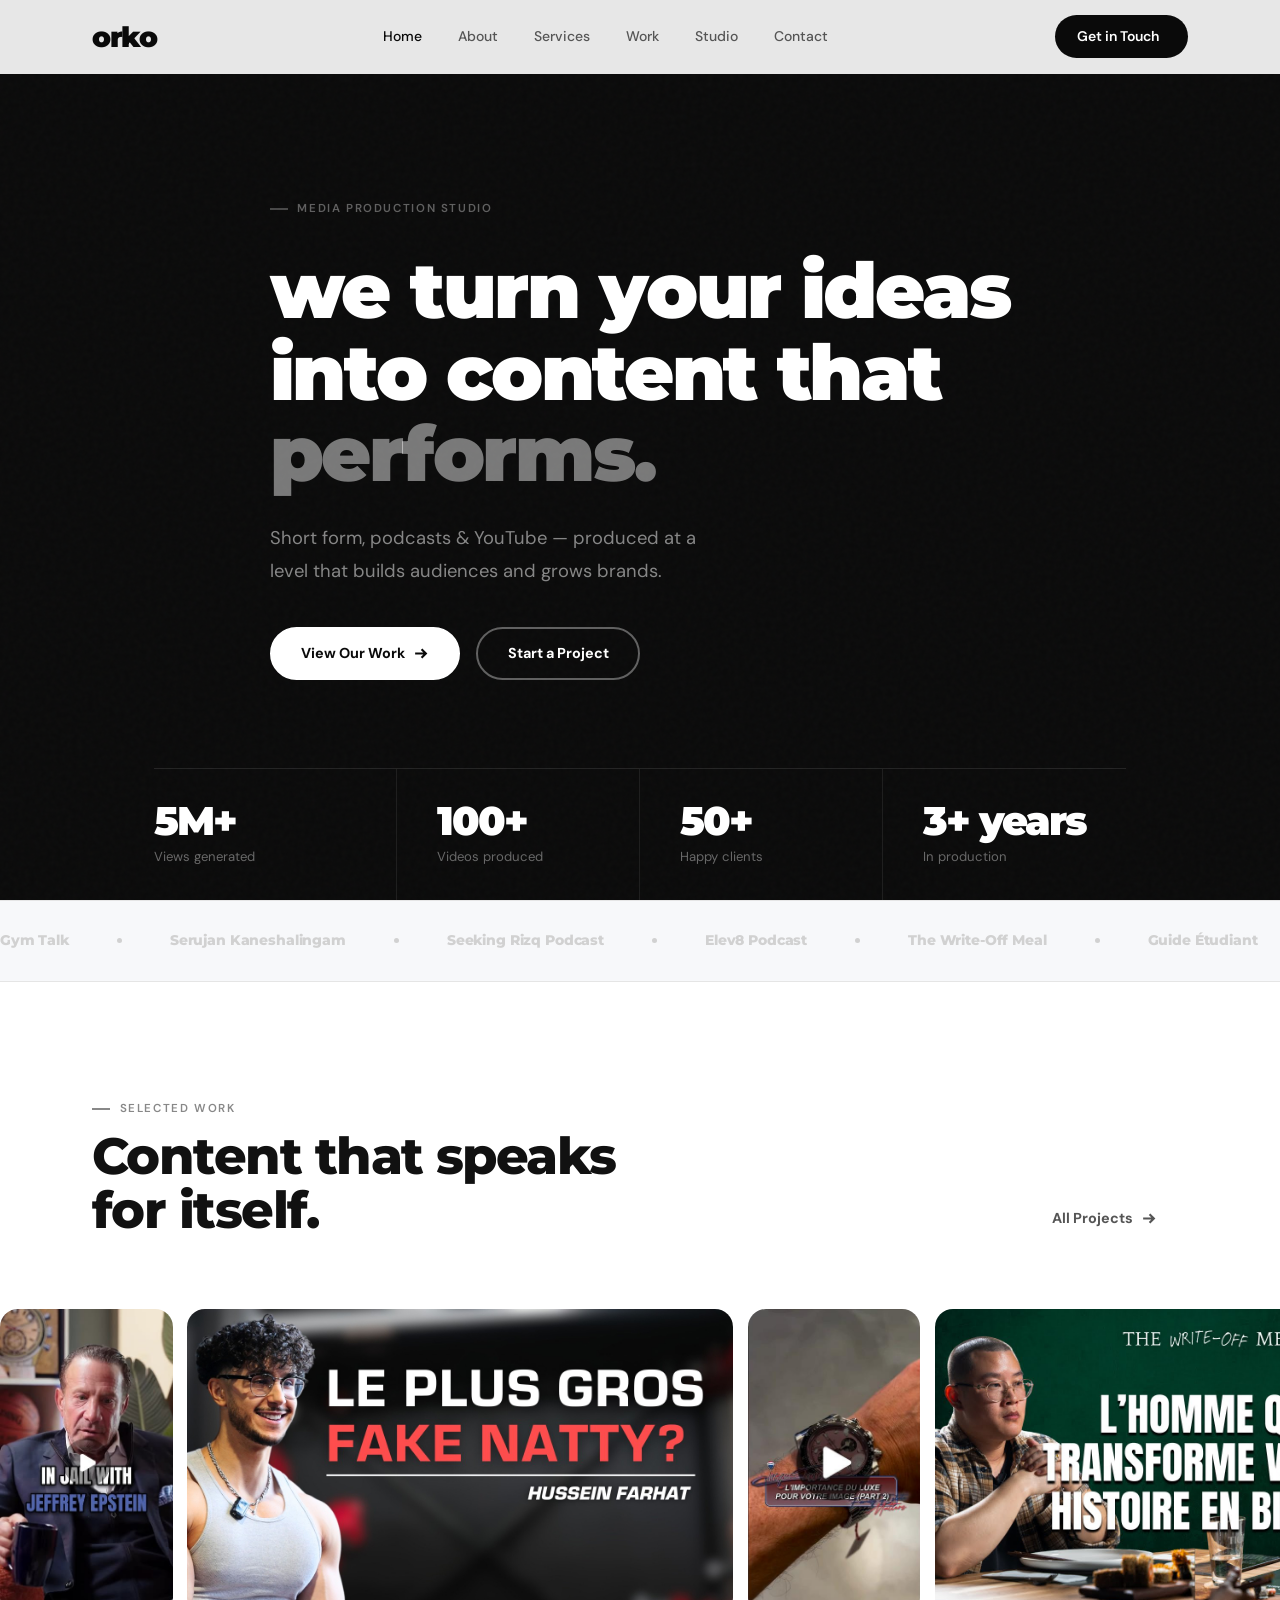
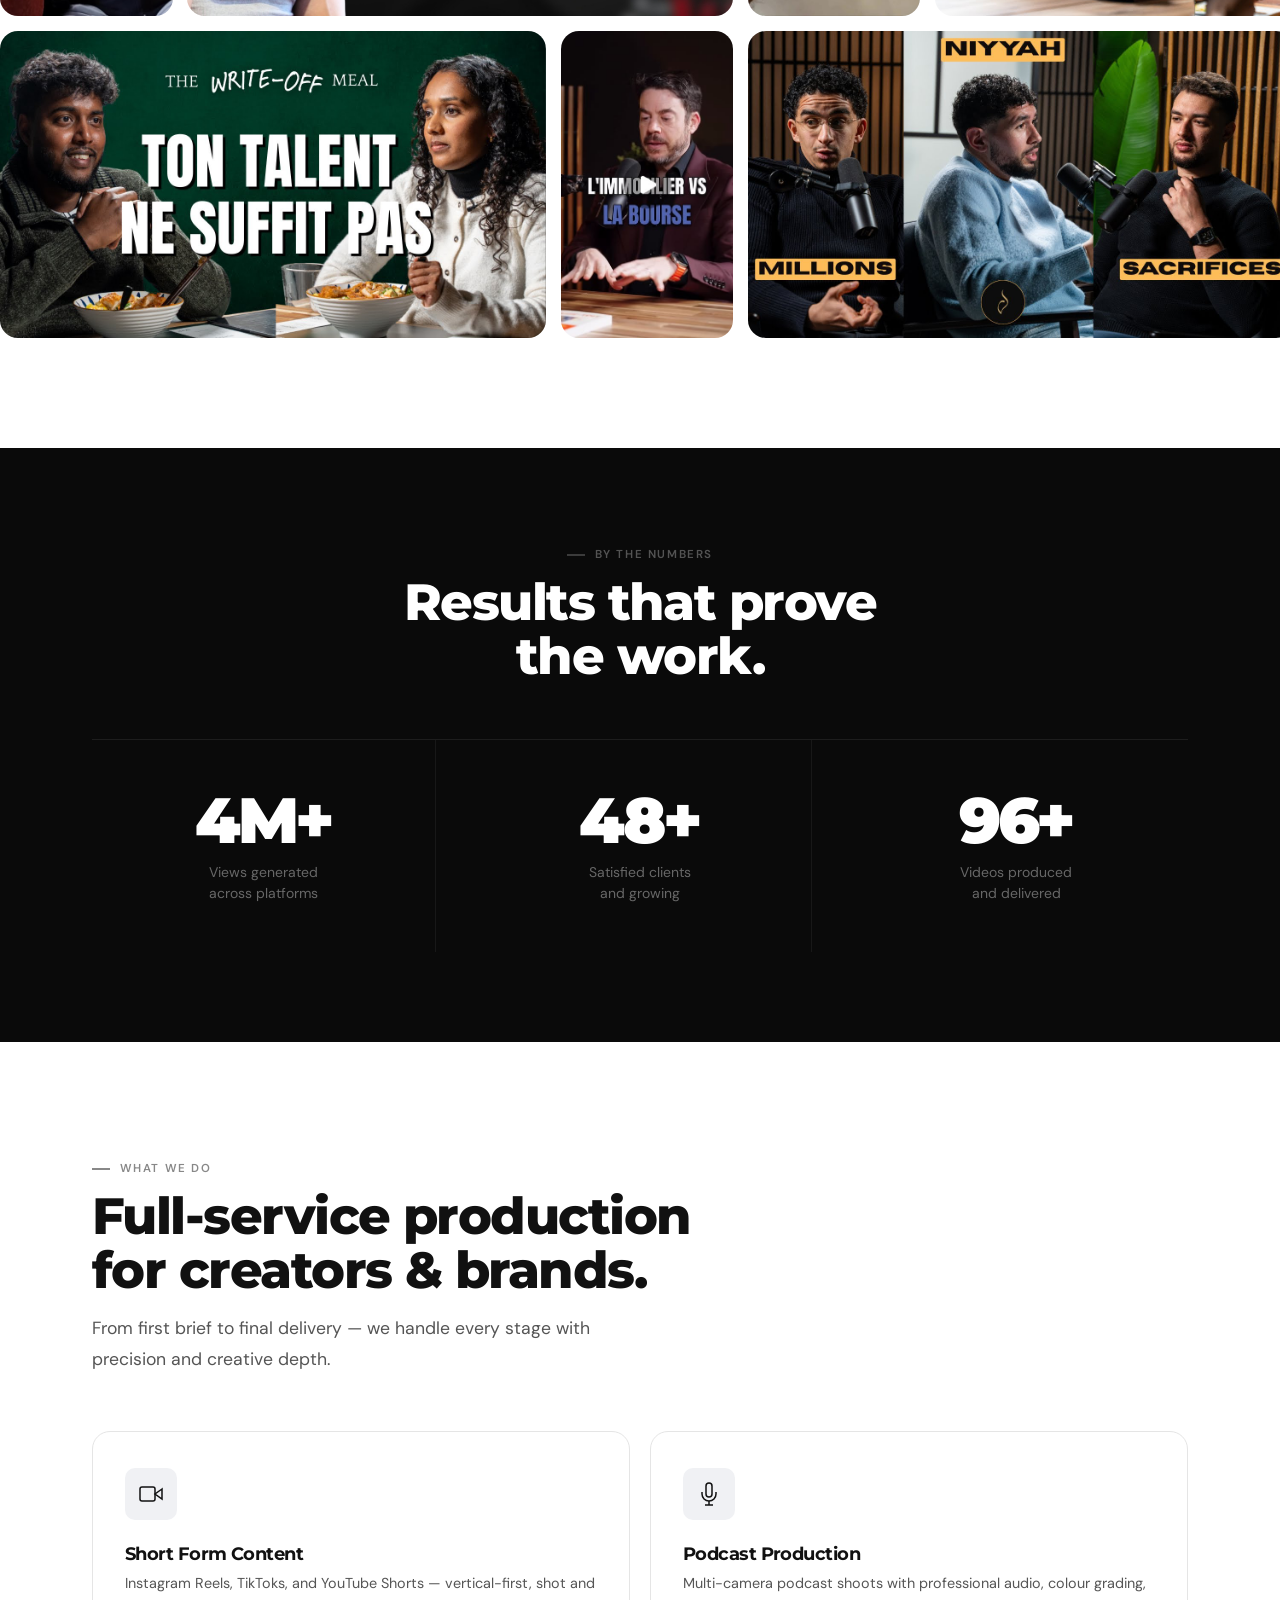
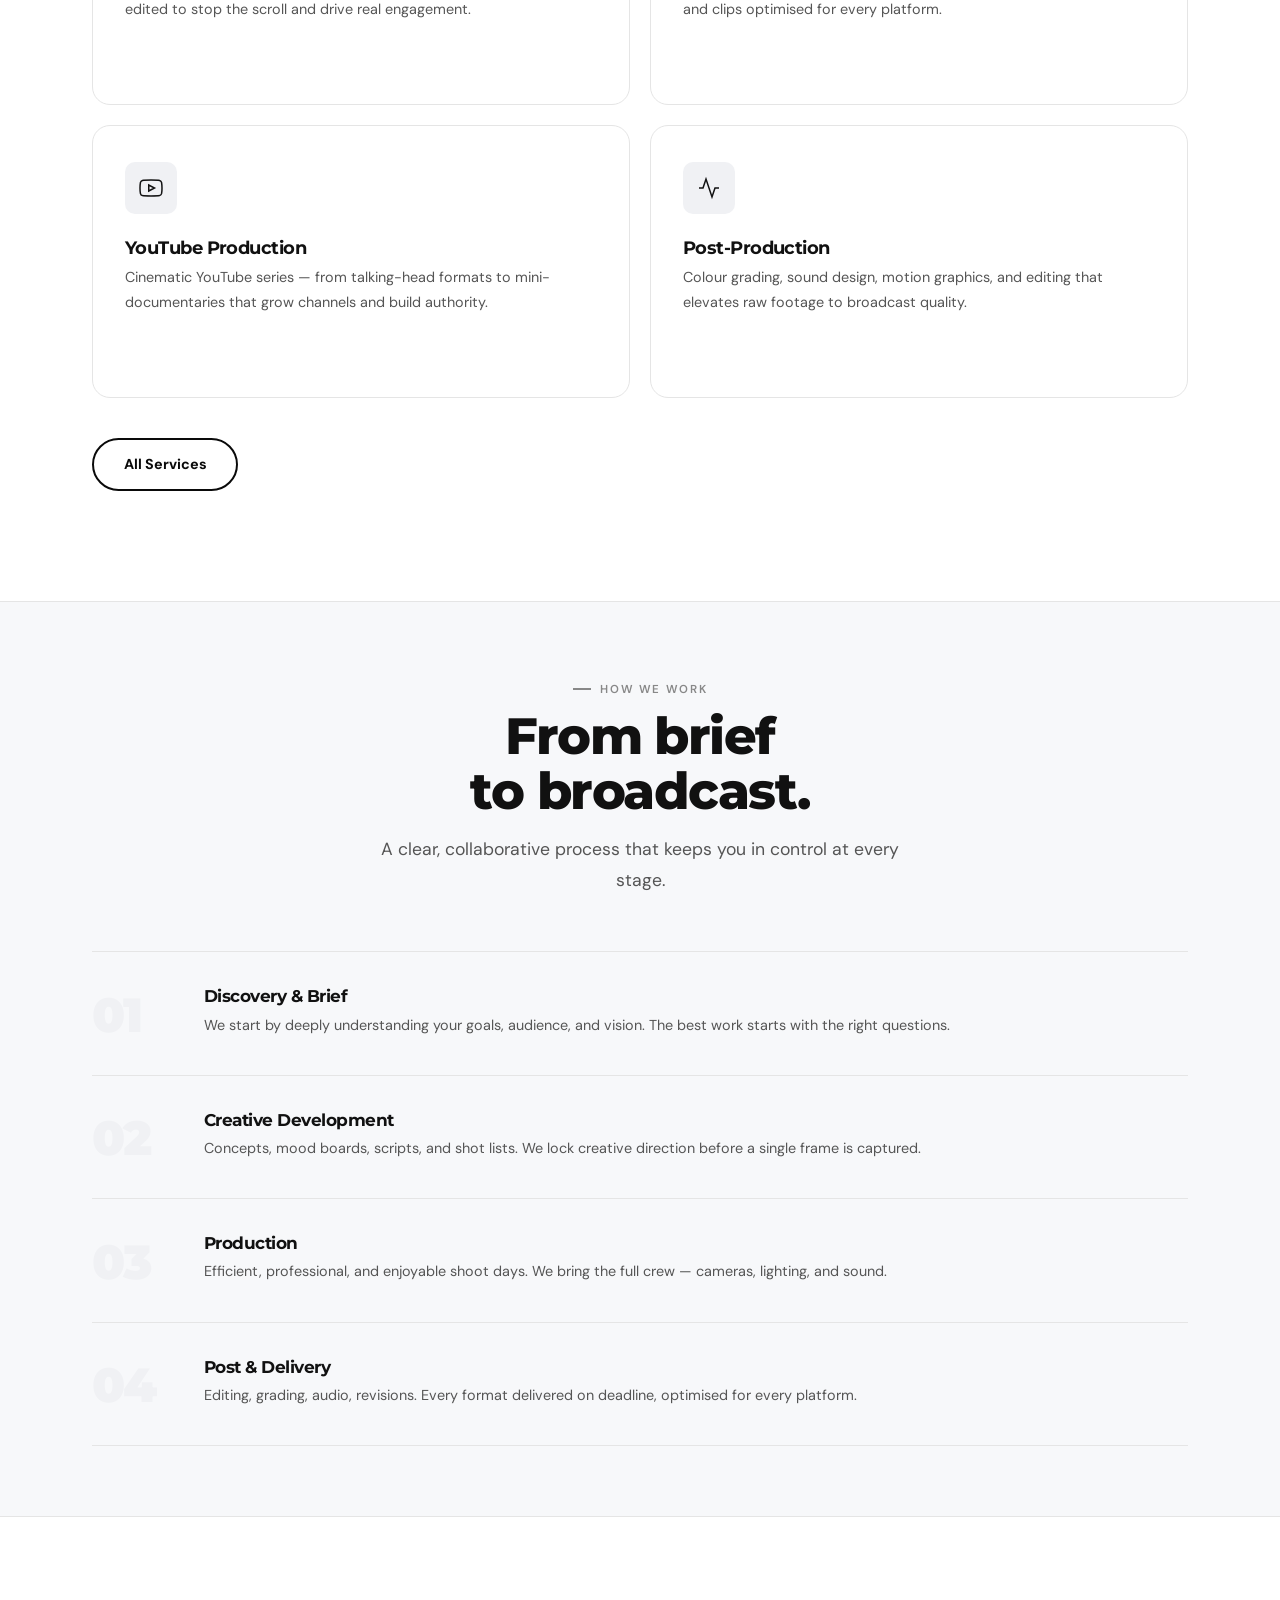
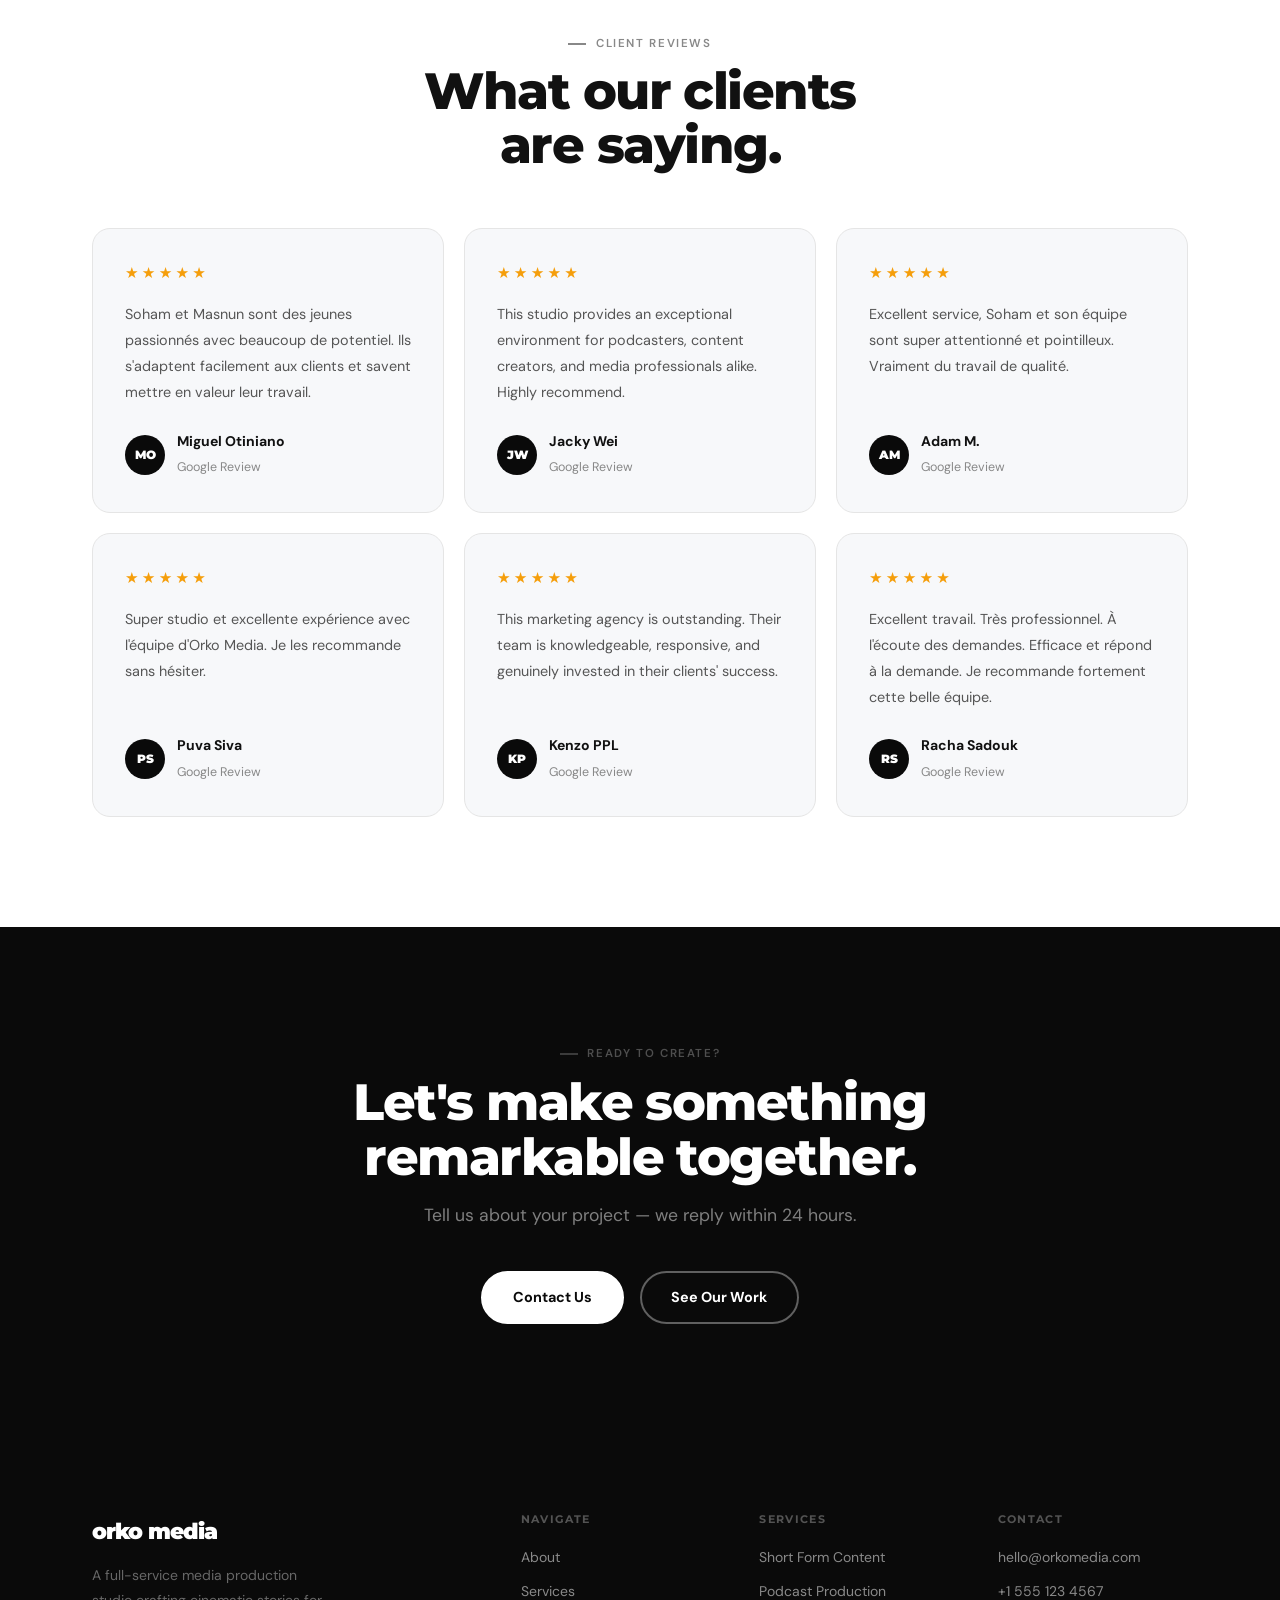
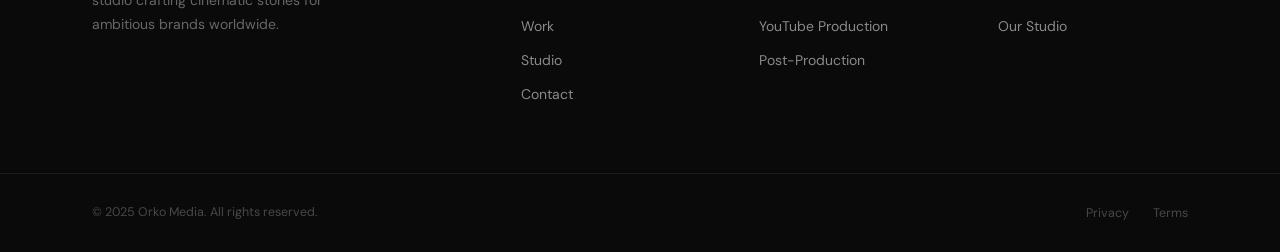
==== orko-media/index.html @ aa8782dd "Replace static work grid with dual auto-scrolling reel rows Co-Authored-By: Claude Sonnet 4.6 <norep" ====
<!DOCTYPE html>
<html lang="en">
<head>
  <meta charset="UTF-8">
  <meta name="viewport" content="width=device-width, initial-scale=1.0">
  <title>Orko Media — Media Production Studio</title>
  <meta name="description" content="Orko Media is a full-service media production studio delivering short form content, podcast productions, and YouTube series.">
  <link rel="preconnect" href="https://fonts.googleapis.com">
  <link rel="preconnect" href="https://fonts.gstatic.com" crossorigin>
  <link href="https://fonts.googleapis.com/css2?family=Montserrat:wght@700;800;900&family=DM+Sans:wght@400;500;600;700&display=swap" rel="stylesheet">
  <link rel="stylesheet" href="css/style.css">
  <style>
    /* ── Marquee ── */
    .marquee-wrap {
      overflow: hidden;
      padding: 1.75rem 0;
      border-top: 1px solid var(--border);
      border-bottom: 1px solid var(--border);
      background: var(--off);
    }
    .marquee-track {
      display: flex; align-items: center; gap: 3rem;
      width: max-content;
      animation: marquee-scroll 28s linear infinite;
    }
    .marquee-track:hover { animation-play-state: paused; }
    .marquee-item {
      font-family: var(--font-h); font-weight: 800;
      font-size: .9rem; letter-spacing: -.01em;
      color: var(--border2); white-space: nowrap;
      transition: color var(--t);
    }
    .marquee-item:hover { color: var(--ink); }
    .marquee-sep {
      width: 5px; height: 5px; border-radius: 50%;
      background: var(--border2); flex-shrink: 0;
    }
    @keyframes marquee-scroll {
      from { transform: translateX(0); }
      to   { transform: translateX(-50%); }
    }

    /* ── Work reel ── */
    .work-reel {
      margin-top: 2.5rem;
      overflow: hidden;
      display: flex;
      flex-direction: column;
      gap: .9rem;
    }
    .work-reel__row {
      display: flex;
      gap: .9rem;
      width: max-content;
    }
    .work-reel__row--fwd { animation: work-fwd 50s linear infinite; }
    .work-reel__row--rev { animation: work-rev 44s linear infinite; }
    .work-reel__row:hover { animation-play-state: paused; }
    @keyframes work-fwd {
      from { transform: translateX(0); }
      to   { transform: translateX(-50%); }
    }
    @keyframes work-rev {
      from { transform: translateX(-50%); }
      to   { transform: translateX(0); }
    }
    .work-reel__item {
      height: clamp(200px, 24vw, 310px);
      flex-shrink: 0;
      border-radius: var(--r-lg);
      overflow: hidden;
      position: relative;
      display: block;
      text-decoration: none;
    }
    .work-reel__item--p { aspect-ratio: 9/16; }
    .work-reel__item--l { aspect-ratio: 16/9; }
    .work-reel__item img {
      width: 100%; height: 100%; object-fit: cover; display: block;
      transition: transform .55s var(--ease);
    }
    .work-reel__item:hover img { transform: scale(1.06); }
    .work-reel__item__over {
      position: absolute; inset: 0;
      background: linear-gradient(to top, rgba(0,0,0,.72) 0%, transparent 55%);
      display: flex; align-items: flex-end; padding: 1rem 1.1rem;
      opacity: 0; transition: opacity .3s ease;
    }
    .work-reel__item:hover .work-reel__item__over { opacity: 1; }
    .work-reel__item__over span { color: #fff; font-weight: 700; font-size: .8rem; letter-spacing: .02em; }

    /* ── Stats highlight band ── */
    .stats-hl { background: var(--black); padding: 90px 0; }
    .stats-hl .eyebrow { color: rgba(255,255,255,.3); }
    .stats-hl .eyebrow::before { background: rgba(255,255,255,.2); }
    .stats-hl h2 { color: #fff; margin: .65rem 0 3.5rem; }
    .stats-hl-grid {
      display: grid; grid-template-columns: repeat(3, 1fr);
      gap: 2rem; text-align: center;
      border-top: 1px solid rgba(255,255,255,.08);
    }
    .stats-hl-item {
      padding: 3rem 1.5rem;
      border-right: 1px solid rgba(255,255,255,.06);
    }
    .stats-hl-item:last-child { border-right: none; }
    .stats-hl-item__num {
      font-family: var(--font-h); font-weight: 900;
      font-size: clamp(3rem, 5vw, 5rem);
      letter-spacing: -.05em; color: #fff; line-height: 1;
    }
    .stats-hl-item__label {
      font-size: .875rem; color: rgba(255,255,255,.38);
      margin-top: .6rem; line-height: 1.5;
    }

    /* ── Testimonials grid ── */
    .testi-grid {
      display: grid;
      grid-template-columns: repeat(3, 1fr);
      gap: 1.25rem;
    }
    .testi-card {
      background: var(--off); border: 1px solid var(--border);
      border-radius: var(--r-lg); padding: 2rem;
      display: flex; flex-direction: column;
      transition: box-shadow var(--t), transform var(--t);
    }
    .testi-card:hover { box-shadow: var(--shadow-l); transform: translateY(-4px); }
    .testi-stars { display: flex; gap: .2rem; margin-bottom: 1rem; }
    .testi-stars span { color: #f59e0b; font-size: .95rem; }
    .testi-card__q {
      font-size: .9rem; color: var(--sub);
      line-height: 1.8; flex: 1; margin-bottom: 1.5rem;
    }
    .testi-card__who { display: flex; align-items: center; gap: .75rem; }
    .testi-card__av {
      width: 40px; height: 40px; border-radius: 50%;
      background: var(--black);
      display: flex; align-items: center; justify-content: center;
      font-family: var(--font-h); font-weight: 900; font-size: .78rem; color: #fff; flex-shrink: 0;
    }
    .testi-card__meta strong { display: block; font-size: .875rem; color: var(--ink); }
    .testi-card__meta span { font-size: .78rem; color: var(--muted); }

    @media (max-width: 900px) {
      .testi-grid { grid-template-columns: repeat(2, 1fr); }
      .stats-hl-grid { grid-template-columns: repeat(3, 1fr); }
    }
    @media (max-width: 768px) {
      .home-work-grid { grid-template-columns: 1fr; }
      .testi-grid { grid-template-columns: 1fr; }
      .stats-hl-grid { grid-template-columns: 1fr; }
      .stats-hl-item { border-right: none; border-bottom: 1px solid rgba(255,255,255,.06); padding: 2.5rem 1rem; }
      .stats-hl-item:last-child { border-bottom: none; }
    }
  </style>
</head>
<body>

<!-- ── NAV ── -->
<nav class="nav">
  <div class="nav__inner">
    <a href="index.html" class="nav__logo"><span class="nav__logo-word">orko</span></a>
    <ul class="nav__links">
      <li><a href="index.html">Home</a></li>
      <li><a href="about.html">About</a></li>
      <li><a href="services.html">Services</a></li>
      <li><a href="portfolio.html">Work</a></li>
      <li><a href="studio.html">Studio</a></li>
      <li><a href="contact.html">Contact</a></li>
    </ul>
    <a href="contact.html" class="nav__cta">
      Get in Touch
      <svg viewBox="0 0 14 14" fill="none" stroke="currentColor" stroke-width="2"><path d="M2 7h10M8 3l4 4-4 4"/></svg>
    </a>
    <button class="nav__hamburger" aria-label="Toggle menu">
      <span></span><span></span><span></span>
    </button>
  </div>
</nav>

<div class="nav__mobile">
  <a href="index.html">Home</a>
  <a href="about.html">About</a>
  <a href="services.html">Services</a>
  <a href="portfolio.html">Work</a>
  <a href="studio.html">Studio</a>
  <a href="contact.html">Contact</a>
  <a href="contact.html" class="btn btn--black" style="align-self:flex-start;margin-top:.5rem">Get in Touch</a>
</div>

<!-- ── HERO ── -->
<section class="hero">
  <div class="container hero__content">
    <div class="hero__eyebrow">
      <span class="eyebrow">Media Production Studio</span>
    </div>
    <h1>we turn your ideas<br>into content that<br><em>performs.</em></h1>
    <p class="hero__desc">
      Short form, podcasts &amp; YouTube — produced at a level that builds audiences and grows brands.
    </p>
    <div class="hero__actions">
      <a href="portfolio.html" class="btn btn--white">
        View Our Work
        <svg viewBox="0 0 14 14" fill="none" stroke="currentColor" stroke-width="2"><path d="M2 7h10M8 3l4 4-4 4"/></svg>
      </a>
      <a href="contact.html" class="btn btn--white-out">Start a Project</a>
    </div>
  </div>

  <!-- stats bar -->
  <div class="container" style="padding-bottom:0">
    <div class="hero__bar">
      <div class="hero__bar-item">
        <div class="hero__bar-num" data-counter data-target="5" data-suffix="M+">0M+</div>
        <div class="hero__bar-label">Views generated</div>
      </div>
      <div class="hero__bar-item">
        <div class="hero__bar-num" data-counter data-target="100" data-suffix="+">0+</div>
        <div class="hero__bar-label">Videos produced</div>
      </div>
      <div class="hero__bar-item">
        <div class="hero__bar-num" data-counter data-target="50" data-suffix="+">0+</div>
        <div class="hero__bar-label">Happy clients</div>
      </div>
      <div class="hero__bar-item">
        <div class="hero__bar-num" data-counter data-target="3" data-suffix="+ years">0+ years</div>
        <div class="hero__bar-label">In production</div>
      </div>
    </div>
  </div>
</section>

<!-- ── MARQUEE ── -->
<div class="marquee-wrap">
  <div class="marquee-track">
    <span class="marquee-item">Gym Talk</span><span class="marquee-sep"></span>
    <span class="marquee-item">Serujan Kaneshalingam</span><span class="marquee-sep"></span>
    <span class="marquee-item">Seeking Rizq Podcast</span><span class="marquee-sep"></span>
    <span class="marquee-item">Elev8 Podcast</span><span class="marquee-sep"></span>
    <span class="marquee-item">The Write-Off Meal</span><span class="marquee-sep"></span>
    <span class="marquee-item">Guide Étudiant</span><span class="marquee-sep"></span>
    <span class="marquee-item">AEC Financial Group</span><span class="marquee-sep"></span>
    <span class="marquee-item">Jacques Tanis</span><span class="marquee-sep"></span>
    <span class="marquee-item">Maxime Belma</span><span class="marquee-sep"></span>
    <!-- duplicate for seamless loop -->
    <span class="marquee-item">Gym Talk</span><span class="marquee-sep"></span>
    <span class="marquee-item">Serujan Kaneshalingam</span><span class="marquee-sep"></span>
    <span class="marquee-item">Seeking Rizq Podcast</span><span class="marquee-sep"></span>
    <span class="marquee-item">Elev8 Podcast</span><span class="marquee-sep"></span>
    <span class="marquee-item">The Write-Off Meal</span><span class="marquee-sep"></span>
    <span class="marquee-item">Guide Étudiant</span><span class="marquee-sep"></span>
    <span class="marquee-item">AEC Financial Group</span><span class="marquee-sep"></span>
    <span class="marquee-item">Jacques Tanis</span><span class="marquee-sep"></span>
    <span class="marquee-item">Maxime Belma</span><span class="marquee-sep"></span>
  </div>
</div>

<!-- ── FEATURED WORK ── -->
<section class="section">
  <div class="container">
    <div class="sh" style="display:flex;align-items:flex-end;justify-content:space-between;flex-wrap:wrap;gap:1rem">
      <div>
        <span class="eyebrow">Selected work</span>
        <h2 style="margin-top:.65rem">Content that speaks<br>for itself.</h2>
      </div>
      <a href="portfolio.html" class="btn btn--ghost" style="margin-bottom:.5rem">
        All Projects
        <svg viewBox="0 0 14 14" fill="none" stroke="currentColor" stroke-width="2"><path d="M2 7h10M8 3l4 4-4 4"/></svg>
      </a>
    </div>

  </div>

  <!-- row 1 — scrolls left -->
  <div class="work-reel">
    <div class="work-reel__row work-reel__row--fwd">
      <a href="portfolio.html" class="work-reel__item work-reel__item--p"><img src="images/sk_reel1.jpg" alt="Serujan"><div class="work-reel__item__over"><span>Serujan</span></div></a>
      <a href="portfolio.html" class="work-reel__item work-reel__item--l"><img src="images/gt_ep1.jpg" alt="Gym Talk"><div class="work-reel__item__over"><span>Gym Talk</span></div></a>
      <a href="portfolio.html" class="work-reel__item work-reel__item--p"><img src="images/jt_reel1.jpg" alt="Jacques Tanis"><div class="work-reel__item__over"><span>Jacques Tanis</span></div></a>
      <a href="portfolio.html" class="work-reel__item work-reel__item--l"><img src="images/wom_ep1.jpg" alt="The Write-Off Meal"><div class="work-reel__item__over"><span>The Write-Off Meal</span></div></a>
      <a href="portfolio.html" class="work-reel__item work-reel__item--p"><img src="images/aec_reel1.jpg" alt="AEC Financial"><div class="work-reel__item__over"><span>AEC Financial</span></div></a>
      <a href="portfolio.html" class="work-reel__item work-reel__item--l"><img src="images/sr_ep1.jpg" alt="Seeking Rizq"><div class="work-reel__item__over"><span>Seeking Rizq</span></div></a>
      <a href="portfolio.html" class="work-reel__item work-reel__item--p"><img src="images/mb_reel1.jpg" alt="Maxime Belma"><div class="work-reel__item__over"><span>Maxime Belma</span></div></a>
      <a href="portfolio.html" class="work-reel__item work-reel__item--l"><img src="images/sk_yt1.jpg" alt="Serujan Kaneshalingam"><div class="work-reel__item__over"><span>Serujan Kaneshalingam</span></div></a>
      <!-- duplicate for seamless loop -->
      <a href="portfolio.html" class="work-reel__item work-reel__item--p"><img src="images/sk_reel1.jpg" alt="Serujan"><div class="work-reel__item__over"><span>Serujan</span></div></a>
      <a href="portfolio.html" class="work-reel__item work-reel__item--l"><img src="images/gt_ep1.jpg" alt="Gym Talk"><div class="work-reel__item__over"><span>Gym Talk</span></div></a>
      <a href="portfolio.html" class="work-reel__item work-reel__item--p"><img src="images/jt_reel1.jpg" alt="Jacques Tanis"><div class="work-reel__item__over"><span>Jacques Tanis</span></div></a>
      <a href="portfolio.html" class="work-reel__item work-reel__item--l"><img src="images/wom_ep1.jpg" alt="The Write-Off Meal"><div class="work-reel__item__over"><span>The Write-Off Meal</span></div></a>
      <a href="portfolio.html" class="work-reel__item work-reel__item--p"><img src="images/aec_reel1.jpg" alt="AEC Financial"><div class="work-reel__item__over"><span>AEC Financial</span></div></a>
      <a href="portfolio.html" class="work-reel__item work-reel__item--l"><img src="images/sr_ep1.jpg" alt="Seeking Rizq"><div class="work-reel__item__over"><span>Seeking Rizq</span></div></a>
      <a href="portfolio.html" class="work-reel__item work-reel__item--p"><img src="images/mb_reel1.jpg" alt="Maxime Belma"><div class="work-reel__item__over"><span>Maxime Belma</span></div></a>
      <a href="portfolio.html" class="work-reel__item work-reel__item--l"><img src="images/sk_yt1.jpg" alt="Serujan Kaneshalingam"><div class="work-reel__item__over"><span>Serujan Kaneshalingam</span></div></a>
    </div>

    <!-- row 2 — scrolls right -->
    <div class="work-reel__row work-reel__row--rev">
      <a href="portfolio.html" class="work-reel__item work-reel__item--l"><img src="images/wom_ep2.jpg" alt="The Write-Off Meal"><div class="work-reel__item__over"><span>The Write-Off Meal</span></div></a>
      <a href="portfolio.html" class="work-reel__item work-reel__item--p"><img src="images/sk_reel2.jpg" alt="Serujan"><div class="work-reel__item__over"><span>Serujan</span></div></a>
      <a href="portfolio.html" class="work-reel__item work-reel__item--l"><img src="images/sr_ep2.jpg" alt="Seeking Rizq"><div class="work-reel__item__over"><span>Seeking Rizq</span></div></a>
      <a href="portfolio.html" class="work-reel__item work-reel__item--p"><img src="images/jt_reel2.jpg" alt="Jacques Tanis"><div class="work-reel__item__over"><span>Jacques Tanis</span></div></a>
      <a href="portfolio.html" class="work-reel__item work-reel__item--l"><img src="images/gt_ep2.jpg" alt="Gym Talk"><div class="work-reel__item__over"><span>Gym Talk</span></div></a>
      <a href="portfolio.html" class="work-reel__item work-reel__item--p"><img src="images/aec_reel2.jpg" alt="AEC Financial"><div class="work-reel__item__over"><span>AEC Financial</span></div></a>
      <a href="portfolio.html" class="work-reel__item work-reel__item--l"><img src="images/sk_yt2.jpg" alt="Serujan Kaneshalingam"><div class="work-reel__item__over"><span>Serujan Kaneshalingam</span></div></a>
      <a href="portfolio.html" class="work-reel__item work-reel__item--p"><img src="images/mb_reel2.jpg" alt="Maxime Belma"><div class="work-reel__item__over"><span>Maxime Belma</span></div></a>
      <!-- duplicate for seamless loop -->
      <a href="portfolio.html" class="work-reel__item work-reel__item--l"><img src="images/wom_ep2.jpg" alt="The Write-Off Meal"><div class="work-reel__item__over"><span>The Write-Off Meal</span></div></a>
      <a href="portfolio.html" class="work-reel__item work-reel__item--p"><img src="images/sk_reel2.jpg" alt="Serujan"><div class="work-reel__item__over"><span>Serujan</span></div></a>
      <a href="portfolio.html" class="work-reel__item work-reel__item--l"><img src="images/sr_ep2.jpg" alt="Seeking Rizq"><div class="work-reel__item__over"><span>Seeking Rizq</span></div></a>
      <a href="portfolio.html" class="work-reel__item work-reel__item--p"><img src="images/jt_reel2.jpg" alt="Jacques Tanis"><div class="work-reel__item__over"><span>Jacques Tanis</span></div></a>
      <a href="portfolio.html" class="work-reel__item work-reel__item--l"><img src="images/gt_ep2.jpg" alt="Gym Talk"><div class="work-reel__item__over"><span>Gym Talk</span></div></a>
      <a href="portfolio.html" class="work-reel__item work-reel__item--p"><img src="images/aec_reel2.jpg" alt="AEC Financial"><div class="work-reel__item__over"><span>AEC Financial</span></div></a>
      <a href="portfolio.html" class="work-reel__item work-reel__item--l"><img src="images/sk_yt2.jpg" alt="Serujan Kaneshalingam"><div class="work-reel__item__over"><span>Serujan Kaneshalingam</span></div></a>
      <a href="portfolio.html" class="work-reel__item work-reel__item--p"><img src="images/mb_reel2.jpg" alt="Maxime Belma"><div class="work-reel__item__over"><span>Maxime Belma</span></div></a>
    </div>
  </div>

</section>

<!-- ── STATS BAND ── -->
<div class="stats-hl">
  <div class="container">
    <div class="sh sh--c">
      <span class="eyebrow">By the numbers</span>
      <h2>Results that prove<br>the work.</h2>
    </div>
    <div class="stats-hl-grid">
      <div class="stats-hl-item fade-up">
        <div class="stats-hl-item__num" data-counter data-target="5" data-suffix="M+">0M+</div>
        <div class="stats-hl-item__label">Views generated<br>across platforms</div>
      </div>
      <div class="stats-hl-item fade-up">
        <div class="stats-hl-item__num" data-counter data-target="50" data-suffix="+">0+</div>
        <div class="stats-hl-item__label">Satisfied clients<br>and growing</div>
      </div>
      <div class="stats-hl-item fade-up">
        <div class="stats-hl-item__num" data-counter data-target="100" data-suffix="+">0+</div>
        <div class="stats-hl-item__label">Videos produced<br>and delivered</div>
      </div>
    </div>
  </div>
</div>

<!-- ── SERVICES ── -->
<section class="section">
  <div class="container">
    <div class="sh">
      <span class="eyebrow">What we do</span>
      <h2>Full-service production<br>for creators &amp; brands.</h2>
      <p>From first brief to final delivery — we handle every stage with precision and creative depth.</p>
    </div>

    <div class="services-grid">
      <a href="services.html" class="svc-card fade-up" style="text-decoration:none">
        <div class="svc-card__icon">
          <svg viewBox="0 0 24 24" fill="none" stroke="currentColor" stroke-width="1.5">
            <polygon points="23 7 16 12 23 17 23 7"/><rect x="1" y="5" width="15" height="14" rx="2"/>
          </svg>
        </div>
        <h3>Short Form Content</h3>
        <p>Instagram Reels, TikToks, and YouTube Shorts — vertical-first, shot and edited to stop the scroll and drive real engagement.</p>
        <span class="svc-card__arrow">
          Learn more
          <svg viewBox="0 0 14 14" fill="none" stroke="currentColor" stroke-width="2"><path d="M2 7h10M8 3l4 4-4 4"/></svg>
        </span>
      </a>

      <a href="services.html" class="svc-card fade-up" style="text-decoration:none">
        <div class="svc-card__icon">
          <svg viewBox="0 0 24 24" fill="none" stroke="currentColor" stroke-width="1.5">
            <path d="M12 1a3 3 0 0 0-3 3v8a3 3 0 0 0 6 0V4a3 3 0 0 0-3-3z"/><path d="M19 10v2a7 7 0 0 1-14 0v-2"/><line x1="12" y1="19" x2="12" y2="23"/><line x1="8" y1="23" x2="16" y2="23"/>
          </svg>
        </div>
        <h3>Podcast Production</h3>
        <p>Multi-camera podcast shoots with professional audio, colour grading, and clips optimised for every platform.</p>
        <span class="svc-card__arrow">
          Learn more
          <svg viewBox="0 0 14 14" fill="none" stroke="currentColor" stroke-width="2"><path d="M2 7h10M8 3l4 4-4 4"/></svg>
        </span>
      </a>

      <a href="services.html" class="svc-card fade-up" style="text-decoration:none">
        <div class="svc-card__icon">
          <svg viewBox="0 0 24 24" fill="none" stroke="currentColor" stroke-width="1.5">
            <path d="M22.54 6.42a2.78 2.78 0 0 0-1.95-1.96C18.88 4 12 4 12 4s-6.88 0-8.59.46a2.78 2.78 0 0 0-1.95 1.96A29 29 0 0 0 1 12a29 29 0 0 0 .46 5.58A2.78 2.78 0 0 0 3.41 19.6C5.12 20 12 20 12 20s6.88 0 8.59-.4a2.78 2.78 0 0 0 1.95-1.95A29 29 0 0 0 23 12a29 29 0 0 0-.46-5.58z"/><polygon points="9.75 15.02 15.5 12 9.75 8.98 9.75 15.02"/>
          </svg>
        </div>
        <h3>YouTube Production</h3>
        <p>Cinematic YouTube series — from talking-head formats to mini-documentaries that grow channels and build authority.</p>
        <span class="svc-card__arrow">
          Learn more
          <svg viewBox="0 0 14 14" fill="none" stroke="currentColor" stroke-width="2"><path d="M2 7h10M8 3l4 4-4 4"/></svg>
        </span>
      </a>

      <a href="services.html" class="svc-card fade-up" style="text-decoration:none">
        <div class="svc-card__icon">
          <svg viewBox="0 0 24 24" fill="none" stroke="currentColor" stroke-width="1.5">
            <polyline points="22 12 18 12 15 21 9 3 6 12 2 12"/>
          </svg>
        </div>
        <h3>Post-Production</h3>
        <p>Colour grading, sound design, motion graphics, and editing that elevates raw footage to broadcast quality.</p>
        <span class="svc-card__arrow">
          Learn more
          <svg viewBox="0 0 14 14" fill="none" stroke="currentColor" stroke-width="2"><path d="M2 7h10M8 3l4 4-4 4"/></svg>
        </span>
      </a>
    </div>

    <div style="margin-top:2.5rem">
      <a href="services.html" class="btn btn--outline">All Services</a>
    </div>
  </div>
</section>

<!-- ── PROCESS ── -->
<div class="band">
  <section class="section-sm">
    <div class="container">
      <div class="sh sh--c">
        <span class="eyebrow">How we work</span>
        <h2 style="margin-top:.65rem">From brief<br>to broadcast.</h2>
        <p>A clear, collaborative process that keeps you in control at every stage.</p>
      </div>

      <div class="process-list">
        <div class="process-item fade-up">
          <div class="process-item__n">01</div>
          <div>
            <h4>Discovery &amp; Brief</h4>
            <p>We start by deeply understanding your goals, audience, and vision. The best work starts with the right questions.</p>
          </div>
        </div>
        <div class="process-item fade-up">
          <div class="process-item__n">02</div>
          <div>
            <h4>Creative Development</h4>
            <p>Concepts, mood boards, scripts, and shot lists. We lock creative direction before a single frame is captured.</p>
          </div>
        </div>
        <div class="process-item fade-up">
          <div class="process-item__n">03</div>
          <div>
            <h4>Production</h4>
            <p>Efficient, professional, and enjoyable shoot days. We bring the full crew — cameras, lighting, and sound.</p>
          </div>
        </div>
        <div class="process-item fade-up">
          <div class="process-item__n">04</div>
          <div>
            <h4>Post &amp; Delivery</h4>
            <p>Editing, grading, audio, revisions. Every format delivered on deadline, optimised for every platform.</p>
          </div>
        </div>
      </div>
    </div>
  </section>
</div>

<!-- ── TESTIMONIALS ── -->
<section class="section">
  <div class="container">
    <div class="sh sh--c">
      <span class="eyebrow">Client reviews</span>
      <h2 style="margin-top:.65rem">What our clients<br>are saying.</h2>
    </div>

    <div class="testi-grid">
      <div class="testi-card fade-up">
        <div class="testi-stars">
          <span>★</span><span>★</span><span>★</span><span>★</span><span>★</span>
        </div>
        <p class="testi-card__q">Soham et Masnun sont des jeunes passionnés avec beaucoup de potentiel. Ils s'adaptent facilement aux clients et savent mettre en valeur leur travail.</p>
        <div class="testi-card__who">
          <div class="testi-card__av">MO</div>
          <div class="testi-card__meta">
            <strong>Miguel Otiniano</strong>
            <span>Google Review</span>
          </div>
        </div>
      </div>

      <div class="testi-card fade-up">
        <div class="testi-stars">
          <span>★</span><span>★</span><span>★</span><span>★</span><span>★</span>
        </div>
        <p class="testi-card__q">This studio provides an exceptional environment for podcasters, content creators, and media professionals alike. Highly recommend.</p>
        <div class="testi-card__who">
          <div class="testi-card__av">JW</div>
          <div class="testi-card__meta">
            <strong>Jacky Wei</strong>
            <span>Google Review</span>
          </div>
        </div>
      </div>

      <div class="testi-card fade-up">
        <div class="testi-stars">
          <span>★</span><span>★</span><span>★</span><span>★</span><span>★</span>
        </div>
        <p class="testi-card__q">Excellent service, Soham et son équipe sont super attentionné et pointilleux. Vraiment du travail de qualité.</p>
        <div class="testi-card__who">
          <div class="testi-card__av">AM</div>
          <div class="testi-card__meta">
            <strong>Adam M.</strong>
            <span>Google Review</span>
          </div>
        </div>
      </div>

      <div class="testi-card fade-up">
        <div class="testi-stars">
          <span>★</span><span>★</span><span>★</span><span>★</span><span>★</span>
        </div>
        <p class="testi-card__q">Super studio et excellente expérience avec l'équipe d'Orko Media. Je les recommande sans hésiter.</p>
        <div class="testi-card__who">
          <div class="testi-card__av">PS</div>
          <div class="testi-card__meta">
            <strong>Puva Siva</strong>
            <span>Google Review</span>
          </div>
        </div>
      </div>

      <div class="testi-card fade-up">
        <div class="testi-stars">
          <span>★</span><span>★</span><span>★</span><span>★</span><span>★</span>
        </div>
        <p class="testi-card__q">This marketing agency is outstanding. Their team is knowledgeable, responsive, and genuinely invested in their clients' success.</p>
        <div class="testi-card__who">
          <div class="testi-card__av">KP</div>
          <div class="testi-card__meta">
            <strong>Kenzo PPL</strong>
            <span>Google Review</span>
          </div>
        </div>
      </div>

      <div class="testi-card fade-up">
        <div class="testi-stars">
          <span>★</span><span>★</span><span>★</span><span>★</span><span>★</span>
        </div>
        <p class="testi-card__q">Excellent travail. Très professionnel. À l'écoute des demandes. Efficace et répond à la demande. Je recommande fortement cette belle équipe.</p>
        <div class="testi-card__who">
          <div class="testi-card__av">RS</div>
          <div class="testi-card__meta">
            <strong>Racha Sadouk</strong>
            <span>Google Review</span>
          </div>
        </div>
      </div>
    </div>
  </div>
</section>

<!-- ── CTA BAND ── -->
<section class="cta-band">
  <div class="container">
    <span class="eyebrow">Ready to create?</span>
    <h2>Let's make something<br>remarkable together.</h2>
    <p>Tell us about your project — we reply within 24 hours.</p>
    <div style="display:flex;gap:1rem;justify-content:center;flex-wrap:wrap">
      <a href="contact.html" class="btn btn--white">Contact Us</a>
      <a href="portfolio.html" class="btn btn--white-out">See Our Work</a>
    </div>
  </div>
</section>

<!-- ── FOOTER ── -->
<footer class="footer">
  <div class="footer__top">
    <div class="container">
      <div class="footer__grid">
        <div>
          <div class="footer__logo">orko media</div>
          <p class="footer__tagline">A full-service media production studio crafting cinematic stories for ambitious brands worldwide.</p>
        </div>
        <div class="footer__col">
          <h5>Navigate</h5>
          <a href="about.html">About</a>
          <a href="services.html">Services</a>
          <a href="portfolio.html">Work</a>
          <a href="studio.html">Studio</a>
          <a href="contact.html">Contact</a>
        </div>
        <div class="footer__col">
          <h5>Services</h5>
          <a href="services.html">Short Form Content</a>
          <a href="services.html">Podcast Production</a>
          <a href="services.html">YouTube Production</a>
          <a href="services.html">Post-Production</a>
        </div>
        <div class="footer__col">
          <h5>Contact</h5>
          <a href="mailto:hello@orkomedia.com">hello@orkomedia.com</a>
          <a href="tel:+15551234567">+1 555 123 4567</a>
          <a href="studio.html">Our Studio</a>
        </div>
      </div>
    </div>
  </div>
  <div class="container">
    <div class="footer__bottom">
      <p class="footer__copy">© 2025 Orko Media. All rights reserved.</p>
      <div class="footer__legal">
        <a href="#">Privacy</a>
        <a href="#">Terms</a>
      </div>
    </div>
  </div>
</footer>

<script src="js/main.js"></script>
</body>
</html>
---- orko-media/css/style.css ----
/* =============================================
   ORKO MEDIA — Design System v2
   Aesthetic: Clean light-theme, bold B&W,
   inspired by letmetalk.ai
   ============================================= */

/* --- Reset --- */
*, *::before, *::after { box-sizing: border-box; margin: 0; padding: 0; }

:root {
  --white:    #ffffff;
  --off:      #f7f8fa;
  --off2:     #f0f1f4;
  --black:    #0a0a0a;
  --ink:      #111111;
  --sub:      #555555;
  --muted:    #888888;
  --border:   #e5e5e5;
  --border2:  #d1d1d1;
  --shadow-s: 0 1px 4px rgba(0,0,0,.06), 0 2px 8px rgba(0,0,0,.04);
  --shadow:   0 4px 20px rgba(0,0,0,.08), 0 1px 4px rgba(0,0,0,.04);
  --shadow-l: 0 8px 40px rgba(0,0,0,.12), 0 2px 8px rgba(0,0,0,.06);
  --r:        10px;
  --r-lg:     18px;
  --r-pill:   100px;
  --nav-h:    74px;
  --max:      1160px;
  --py:       110px;
  --font-h:   'Montserrat', system-ui, sans-serif;
  --font-b:   'DM Sans', system-ui, sans-serif;
  --ease:     cubic-bezier(.4,0,.2,1);
  --t:        .25s var(--ease);
}

html { scroll-behavior: smooth; font-size: 16px; }
body {
  background: var(--white);
  color: var(--ink);
  font-family: var(--font-b);
  line-height: 1.65;
  -webkit-font-smoothing: antialiased;
  -moz-osx-font-smoothing: grayscale;
  overflow-x: hidden;
}
img { max-width: 100%; display: block; }
a { color: inherit; text-decoration: none; }
ul { list-style: none; }
button { cursor: pointer; border: none; background: none; font-family: inherit; }
input, select, textarea { font-family: var(--font-b); }

/* ── Typography ── */
h1,h2,h3,h4,h5 {
  font-family: var(--font-h);
  letter-spacing: -.03em;
  line-height: 1.06;
  color: var(--ink);
}
h1 { font-size: clamp(2.75rem,6vw,5.25rem); font-weight: 900; }
h2 { font-size: clamp(2rem,4vw,3.5rem);  font-weight: 800; }
h3 { font-size: clamp(1.15rem,2vw,1.5rem); font-weight: 700; }
h4 { font-size: 1rem; font-weight: 700; }
p  { color: var(--sub); line-height: 1.75; }

.eyebrow {
  display: inline-flex; align-items: center; gap: .6rem;
  font-size: .72rem; font-weight: 600; letter-spacing: .14em;
  text-transform: uppercase; color: var(--muted);
  font-family: var(--font-b);
}
.eyebrow::before {
  content: ''; display: block;
  width: 18px; height: 2px; background: currentColor; flex-shrink: 0;
}

/* ── Layout ── */
.container { max-width: var(--max); margin: 0 auto; padding: 0 2rem; }
.section  { padding: var(--py) 0; }
.section-sm { padding: 70px 0; }

/* ── Section header ── */
.sh { margin-bottom: 3.5rem; }
.sh h2 { margin: .65rem 0 1rem; }
.sh p  { font-size: 1.1rem; max-width: 520px; }
.sh--c { text-align: center; }
.sh--c p { margin-inline: auto; }

/* ── Divider ── */
hr.rule { border: none; border-top: 1px solid var(--border); }

/* ─────────────────────────────────────────────
   NAV
───────────────────────────────────────────── */
.nav {
  position: fixed; inset: 0 0 auto; z-index: 300;
  height: var(--nav-h);
  background: rgba(255,255,255,.9);
  backdrop-filter: blur(14px);
  -webkit-backdrop-filter: blur(14px);
  border-bottom: 1px solid transparent;
  transition: border-color var(--t), box-shadow var(--t);
}
.nav.scrolled { border-color: var(--border); box-shadow: var(--shadow-s); }

.nav__inner {
  max-width: var(--max); margin: 0 auto; padding: 0 2rem;
  height: 100%; display: flex; align-items: center;
  justify-content: space-between; gap: 2rem;
}

/* Logo */
.nav__logo {
  display: flex; align-items: baseline; gap: .35rem; flex-shrink: 0;
}
.nav__logo-img { height: 52px; width: auto; display: block; filter: invert(1); }
.nav__logo-word {
  font-family: var(--font-h); font-weight: 900;
  font-size: 1.75rem; letter-spacing: -.05em; color: var(--black);
  line-height: 1;
}
.nav__logo-sub {
  font-size: .6rem; font-weight: 600; letter-spacing: .14em;
  text-transform: uppercase; color: var(--muted);
  font-family: var(--font-b); line-height: 1;
}

/* Links */
.nav__links { display: flex; align-items: center; gap: 2.25rem; }
.nav__links a {
  font-size: .875rem; font-weight: 500; color: var(--sub);
  transition: color var(--t); white-space: nowrap;
}
.nav__links a:hover, .nav__links a.active { color: var(--black); }

/* CTA */
.nav__cta {
  display: inline-flex; align-items: center; gap: .4rem;
  background: var(--black); color: #fff;
  padding: .6rem 1.4rem; border-radius: var(--r-pill);
  font-size: .875rem; font-weight: 600;
  transition: opacity var(--t); white-space: nowrap; flex-shrink: 0;
}
.nav__cta:hover { opacity: .78; }

/* Hamburger */
.nav__hamburger {
  display: none; flex-direction: column; gap: 5px;
  padding: 4px; cursor: pointer;
}
.nav__hamburger span {
  display: block; width: 22px; height: 2px;
  background: var(--black); border-radius: 2px;
  transition: transform var(--t), opacity var(--t);
}
.nav__hamburger.open span:nth-child(1) { transform: translateY(7px) rotate(45deg); }
.nav__hamburger.open span:nth-child(2) { opacity: 0; }
.nav__hamburger.open span:nth-child(3) { transform: translateY(-7px) rotate(-45deg); }

/* Mobile nav */
.nav__mobile {
  display: none; position: fixed;
  top: var(--nav-h); left: 0; right: 0;
  background: var(--white); border-bottom: 1px solid var(--border);
  padding: 2rem; flex-direction: column; gap: 1.5rem;
  z-index: 290;
}
.nav__mobile.open { display: flex; }
.nav__mobile a { font-size: 1.1rem; font-weight: 600; color: var(--ink); }
.nav__mobile a:hover { color: var(--black); }

/* ─────────────────────────────────────────────
   BUTTONS
───────────────────────────────────────────── */
.btn {
  display: inline-flex; align-items: center; gap: .5rem;
  padding: .8rem 1.85rem; border-radius: var(--r-pill);
  font-size: .9rem; font-weight: 700;
  transition: all var(--t); white-space: nowrap;
  font-family: var(--font-b);
}
.btn--black   { background: var(--black); color: #fff; border: 2px solid var(--black); }
.btn--black:hover { opacity: .82; }
.btn--outline { background: transparent; color: var(--black); border: 2px solid var(--black); }
.btn--outline:hover { background: var(--black); color: #fff; }
.btn--white   { background: #fff; color: var(--black); border: 2px solid #fff; }
.btn--white:hover { background: transparent; color: #fff; }
.btn--white-out { background: transparent; color: #fff; border: 2px solid rgba(255,255,255,.35); }
.btn--white-out:hover { border-color: #fff; }
.btn--ghost   { background: transparent; color: var(--sub); border: 2px solid transparent; }
.btn--ghost:hover { color: var(--black); }
.btn svg { width: 15px; height: 15px; flex-shrink: 0; }

/* ─────────────────────────────────────────────
   HERO  (full-screen dark)
───────────────────────────────────────────── */
.hero {
  min-height: 100vh;
  background: var(--black);
  display: flex; flex-direction: column;
  padding-top: var(--nav-h);
  position: relative; overflow: hidden;
}

/* subtle grain on hero */
.hero::before {
  content: '';
  position: absolute; inset: 0; pointer-events: none;
  opacity: .025;
  background-image: url("data:image/svg+xml,%3Csvg viewBox='0 0 200 200' xmlns='http://www.w3.org/2000/svg'%3E%3Cfilter id='n'%3E%3CfeTurbulence type='fractalNoise' baseFrequency='.85' numOctaves='4' stitchTiles='stitch'/%3E%3C/filter%3E%3Crect width='100%25' height='100%25' filter='url(%23n)'/%3E%3C/svg%3E");
}

.hero__content {
  flex: 1; display: flex; flex-direction: column;
  justify-content: center; position: relative; z-index: 1;
  padding: 80px 0 50px;
}

.hero__eyebrow { margin-bottom: 2rem; }
.hero__eyebrow .eyebrow { color: rgba(255,255,255,.35); }
.hero__eyebrow .eyebrow::before { background: rgba(255,255,255,.25); }

.hero h1 {
  color: #fff; margin-bottom: 1.75rem;
  max-width: 820px;
}
.hero h1 em { font-style: normal; color: rgba(255,255,255,.45); }

.hero__desc {
  font-size: 1.15rem; color: rgba(255,255,255,.5);
  max-width: 460px; margin-bottom: 2.5rem;
}

.hero__actions { display: flex; gap: 1rem; flex-wrap: wrap; }

/* Stats bar */
.hero__bar {
  position: relative; z-index: 1;
  border-top: 1px solid rgba(255,255,255,.1);
  display: grid; grid-template-columns: repeat(4,1fr);
}
.hero__bar-item {
  padding: 2rem 2.5rem; border-right: 1px solid rgba(255,255,255,.08);
}
.hero__bar-item:first-child { padding-left: 0; }
.hero__bar-item:last-child  { border-right: none; }
.hero__bar-num {
  font-family: var(--font-h); font-weight: 900;
  font-size: 2.5rem; letter-spacing: -.05em;
  color: #fff; line-height: 1;
}
.hero__bar-label {
  font-size: .82rem; color: rgba(255,255,255,.38);
  margin-top: .35rem;
}

/* ─────────────────────────────────────────────
   SECTION BANDS
───────────────────────────────────────────── */
.band { background: var(--off); border-top: 1px solid var(--border); border-bottom: 1px solid var(--border); }
.band-dark { background: var(--black); }

/* ─────────────────────────────────────────────
   SERVICE CARDS
───────────────────────────────────────────── */
.services-grid {
  display: grid;
  grid-template-columns: repeat(2,1fr);
  gap: 1.25rem;
}
.svc-card {
  background: var(--white);
  border: 1px solid var(--border);
  border-radius: var(--r-lg);
  padding: 2.25rem 2rem;
  transition: box-shadow var(--t), transform var(--t), border-color var(--t);
  display: flex; flex-direction: column;
}
.svc-card:hover {
  box-shadow: var(--shadow-l);
  transform: translateY(-4px);
  border-color: var(--border2);
}
.svc-card__icon {
  width: 52px; height: 52px;
  border-radius: var(--r);
  background: var(--off2);
  display: flex; align-items: center; justify-content: center;
  margin-bottom: 1.5rem;
  transition: background var(--t);
}
.svc-card:hover .svc-card__icon { background: var(--black); }
.svc-card__icon svg { width: 24px; height: 24px; color: var(--ink); transition: color var(--t); }
.svc-card:hover .svc-card__icon svg { color: #fff; }
.svc-card h3 { font-size: 1.15rem; margin-bottom: .5rem; }
.svc-card p  { font-size: .9rem; flex: 1; }
.svc-card__arrow {
  margin-top: 1.5rem; align-self: flex-start;
  display: inline-flex; align-items: center; gap: .4rem;
  font-size: .82rem; font-weight: 700; color: var(--black);
  opacity: 0; transform: translateY(4px);
  transition: opacity var(--t), transform var(--t);
}
.svc-card:hover .svc-card__arrow { opacity: 1; transform: translateY(0); }
.svc-card__arrow svg { width: 13px; height: 13px; }

/* ─────────────────────────────────────────────
   STATS BAND (light)
───────────────────────────────────────────── */
.stats-row {
  display: grid; grid-template-columns: repeat(4,1fr);
  border-left: 1px solid var(--border);
}
.stat-box {
  padding: 2.75rem 2rem; text-align: center;
  border-right: 1px solid var(--border);
}
.stat-box__num {
  font-family: var(--font-h); font-weight: 900;
  font-size: 2.75rem; letter-spacing: -.05em; line-height: 1;
  color: var(--black);
}
.stat-box__lbl { font-size: .82rem; color: var(--muted); margin-top: .4rem; }

/* ─────────────────────────────────────────────
   WORK PREVIEW
───────────────────────────────────────────── */
.work-grid {
  display: grid;
  grid-template-columns: repeat(3,1fr);
  gap: 1.25rem;
}
.work-card {
  position: relative; border-radius: var(--r-lg); overflow: hidden;
  aspect-ratio: 4/3; background: var(--off2);
  border: 1px solid var(--border);
  cursor: pointer; display: flex; align-items: center; justify-content: center;
}
.work-card--wide { grid-column: span 2; aspect-ratio: 16/9; }
.work-card__ph {
  display: flex; flex-direction: column;
  align-items: center; gap: .75rem; color: var(--border2);
}
.work-card__ph svg { width: 36px; height: 36px; }
.work-card__ph span { font-size: .75rem; font-weight: 500; color: var(--muted); }
.work-card__over {
  position: absolute; inset: 0;
  background: rgba(0,0,0,.75);
  display: flex; flex-direction: column;
  justify-content: flex-end; padding: 1.75rem;
  opacity: 0; transition: opacity var(--t);
}
.work-card:hover .work-card__over { opacity: 1; }
.work-card__over h4 { color: #fff; font-size: 1rem; }
.work-card__over .tag { margin-top: .4rem; background: rgba(255,255,255,.12); color: rgba(255,255,255,.7); border: none; }
.tag {
  display: inline-block; padding: .28rem .75rem;
  background: var(--off2); border-radius: var(--r-pill);
  font-size: .72rem; font-weight: 600; color: var(--muted);
}

/* ─────────────────────────────────────────────
   CLIENTS STRIP
───────────────────────────────────────────── */
.clients-strip {
  display: flex; align-items: center; justify-content: center;
  flex-wrap: wrap; gap: 2rem 3.5rem; padding: 3rem 0;
}
.clients-strip span {
  font-family: var(--font-h); font-weight: 800;
  font-size: .95rem; letter-spacing: -.01em;
  color: var(--border2);
  transition: color var(--t);
}
.clients-strip span:hover { color: var(--ink); }

/* ─────────────────────────────────────────────
   PROCESS
───────────────────────────────────────────── */
.process-list { border-top: 1px solid var(--border); }
.process-item {
  display: grid; grid-template-columns: 72px 1fr;
  gap: 2.5rem; padding: 2.25rem 0;
  border-bottom: 1px solid var(--border);
  align-items: start;
}
.process-item__n {
  font-family: var(--font-h); font-weight: 900;
  font-size: 3rem; color: var(--off2);
  letter-spacing: -.05em; line-height: 1;
  padding-top: .15rem;
}
.process-item h4 { font-size: 1.05rem; margin-bottom: .4rem; }
.process-item p  { font-size: .9rem; }

/* ─────────────────────────────────────────────
   TESTIMONIAL
───────────────────────────────────────────── */
.testi {
  background: var(--black); border-radius: var(--r-lg);
  padding: 4rem; color: #fff;
}
.testi__q {
  font-family: var(--font-h); font-size: clamp(1.2rem,2.5vw,1.7rem);
  font-weight: 700; line-height: 1.45; color: #fff;
  margin-bottom: 2.5rem; letter-spacing: -.025em;
}
.testi__q::before { content: '\201C'; color: rgba(255,255,255,.25); }
.testi__q::after  { content: '\201D'; color: rgba(255,255,255,.25); }
.testi__who { display: flex; align-items: center; gap: 1rem; }
.testi__av {
  width: 50px; height: 50px; border-radius: 50%;
  background: rgba(255,255,255,.1);
  display: flex; align-items: center; justify-content: center;
  font-family: var(--font-h); font-weight: 900; font-size: 1rem; color: #fff; flex-shrink: 0;
}
.testi__meta strong { display: block; color: #fff; font-size: .9rem; }
.testi__meta span   { font-size: .82rem; color: rgba(255,255,255,.45); }

/* ─────────────────────────────────────────────
   CTA BAND (dark)
───────────────────────────────────────────── */
.cta-band {
  background: var(--black); text-align: center; padding: 110px 0;
}
.cta-band .eyebrow { color: rgba(255,255,255,.28); }
.cta-band .eyebrow::before { background: rgba(255,255,255,.2); }
.cta-band h2 { color: #fff; margin: .75rem 0 1rem; }
.cta-band p  { color: rgba(255,255,255,.48); font-size: 1.1rem; margin-bottom: 2.5rem; }

/* ─────────────────────────────────────────────
   FOOTER
───────────────────────────────────────────── */
.footer { background: var(--black); }
.footer__top {
  padding: 5rem 0 3.5rem;
  border-bottom: 1px solid rgba(255,255,255,.08);
}
.footer__grid {
  display: grid; grid-template-columns: 2fr 1fr 1fr 1fr; gap: 3rem;
}
.footer__logo {
  font-family: var(--font-h); font-weight: 900;
  font-size: 1.35rem; letter-spacing: -.045em; color: #fff;
}
.footer__tagline { margin-top: .85rem; font-size: .875rem; color: rgba(255,255,255,.38); max-width: 230px; }
.footer__col h5 {
  font-size: .7rem; font-weight: 700; letter-spacing: .12em;
  text-transform: uppercase; color: rgba(255,255,255,.3);
  margin-bottom: 1.25rem;
}
.footer__col a {
  display: block; font-size: .875rem;
  color: rgba(255,255,255,.52); margin-bottom: .7rem;
  transition: color var(--t);
}
.footer__col a:hover { color: #fff; }
.footer__bottom {
  padding: 1.75rem 0;
  display: flex; align-items: center; justify-content: space-between;
}
.footer__copy { font-size: .78rem; color: rgba(255,255,255,.25); }
.footer__legal { display: flex; gap: 1.5rem; }
.footer__legal a { font-size: .78rem; color: rgba(255,255,255,.25); transition: color var(--t); }
.footer__legal a:hover { color: rgba(255,255,255,.6); }

/* ─────────────────────────────────────────────
   PAGE HERO (inner pages — dark)
───────────────────────────────────────────── */
.page-hero {
  background: var(--black); color: #fff;
  padding-top: calc(var(--nav-h) + 80px); padding-bottom: 80px;
}
.page-hero .eyebrow { color: rgba(255,255,255,.32); }
.page-hero .eyebrow::before { background: rgba(255,255,255,.22); }
.page-hero h1 { color: #fff; margin: .9rem 0 1.5rem; }
.page-hero p  { color: rgba(255,255,255,.5); font-size: 1.1rem; max-width: 560px; }
.page-hero__actions { margin-top: 2.25rem; display: flex; gap: 1rem; flex-wrap: wrap; }

/* ─────────────────────────────────────────────
   CARDS (generic)
───────────────────────────────────────────── */
.card {
  background: var(--white); border: 1px solid var(--border);
  border-radius: var(--r-lg); padding: 2rem;
  transition: box-shadow var(--t), transform var(--t);
}
.card:hover { box-shadow: var(--shadow-l); transform: translateY(-4px); }

/* ─────────────────────────────────────────────
   SERVICES PAGE — full detail
───────────────────────────────────────────── */
.svc-detail { padding: 3.5rem 0; border-bottom: 1px solid var(--border); }
.svc-detail:last-child { border-bottom: none; }
.svc-detail__grid {
  display: grid; grid-template-columns: 160px 1fr 180px;
  gap: 4rem; align-items: start;
}
.svc-detail__num {
  font-family: var(--font-h); font-weight: 900;
  font-size: 5rem; color: var(--off2);
  letter-spacing: -.06em; line-height: .85;
}
.svc-detail h3 { margin-bottom: .75rem; }
.svc-detail p  { margin-bottom: 1.5rem; font-size: .95rem; }
.svc-detail__tags { display: flex; flex-wrap: wrap; gap: .5rem; }
/* Process steps */
.step-list { border-top: 1px solid var(--border); }
.step { display: grid; grid-template-columns: 80px 1fr; gap: 2.5rem; padding: 2.25rem 0; border-bottom: 1px solid var(--border); align-items: start; }
.step__n { font-family: var(--font-h); font-weight: 900; font-size: 3.5rem; color: var(--off2); letter-spacing: -.05em; line-height: .9; }
.step h4 { font-size: 1.05rem; margin-bottom: .4rem; }
.step p  { font-size: .9rem; }

/* FAQ */
details { border-bottom: 1px solid var(--border); }
details:first-child { border-top: 1px solid var(--border); }
details summary {
  padding: 1.4rem 0; cursor: pointer; list-style: none;
  display: flex; justify-content: space-between; align-items: center;
  font-weight: 600; font-size: 1rem; color: var(--ink); user-select: none;
}
details summary::-webkit-details-marker { display: none; }
details summary::after { content: '+'; font-size: 1.5rem; color: var(--muted); line-height: 1; flex-shrink: 0; }
details[open] summary::after { content: '−'; }
details p { padding-bottom: 1.4rem; font-size: .9rem; }

/* ─────────────────────────────────────────────
   PORTFOLIO PAGE
───────────────────────────────────────────── */
.port-filter { display: flex; gap: .5rem; flex-wrap: wrap; margin-bottom: 3rem; }
.pf-btn {
  padding: .45rem 1.1rem; border-radius: var(--r-pill);
  border: 1px solid var(--border); font-size: .82rem; font-weight: 600;
  color: var(--muted); background: transparent; cursor: pointer;
  transition: all var(--t); font-family: var(--font-b);
}
.pf-btn:hover, .pf-btn.active { background: var(--black); color: #fff; border-color: var(--black); }

.port-grid { display: grid; grid-template-columns: repeat(3,1fr); gap: 1.25rem; }
.port-item {
  position: relative; aspect-ratio: 4/3; border-radius: var(--r-lg);
  background: var(--off2); overflow: hidden;
  border: 1px solid var(--border); cursor: pointer;
  display: flex; align-items: center; justify-content: center;
}
.port-item__ph { display: flex; flex-direction: column; align-items: center; gap: .75rem; color: var(--border2); }
.port-item__ph svg { width: 40px; height: 40px; }
.port-item__ph span { font-size: .75rem; font-weight: 500; color: var(--muted); }
.port-item__over {
  position: absolute; inset: 0; background: rgba(0,0,0,.8);
  display: flex; flex-direction: column; justify-content: center;
  align-items: center; gap: .75rem; padding: 2rem; text-align: center;
  opacity: 0; transition: opacity var(--t);
}
.port-item:hover .port-item__over { opacity: 1; }
.port-item__over h4 { color: #fff; }
.port-item__over .tag { background: rgba(255,255,255,.1); color: rgba(255,255,255,.65); }

/* ─────────────────────────────────────────────
   STUDIO PAGE
───────────────────────────────────────────── */
.spec-grid { display: grid; grid-template-columns: repeat(3,1fr); gap: 1.25rem; }
.spec-card {
  border: 1px solid var(--border); border-radius: var(--r-lg);
  padding: 2rem; background: var(--white);
  transition: box-shadow var(--t), transform var(--t);
}
.spec-card:hover { box-shadow: var(--shadow); transform: translateY(-3px); }
.spec-card__ic {
  width: 48px; height: 48px; border-radius: var(--r);
  background: var(--off2); display: flex; align-items: center;
  justify-content: center; margin-bottom: 1.25rem; color: var(--ink);
  transition: background var(--t);
}
.spec-card:hover .spec-card__ic { background: var(--black); }
.spec-card__ic svg { width: 22px; height: 22px; transition: color var(--t); }
.spec-card:hover .spec-card__ic svg { color: #fff; }
.spec-card h4 { margin-bottom: .4rem; }
.spec-card p  { font-size: .875rem; margin-bottom: .75rem; }
.spec-card ul { display: flex; flex-direction: column; gap: .35rem; }
.spec-card ul li { font-size: .82rem; color: var(--muted); display: flex; align-items: flex-start; gap: .5rem; }
.spec-card ul li::before { content: '—'; flex-shrink: 0; }

/* Studio booking form */
.book-card {
  background: var(--white); border: 1px solid var(--border);
  border-radius: var(--r-lg); padding: 3rem;
}
.form-group { display: flex; flex-direction: column; gap: .4rem; }
.form-group label { font-size: .82rem; font-weight: 600; color: var(--ink); }
.form-group input, .form-group select, .form-group textarea {
  background: var(--off); border: 1px solid var(--border);
  border-radius: var(--r); padding: .75rem 1rem;
  color: var(--ink); font-size: .9rem;
  transition: border-color var(--t), background var(--t);
}
.form-group input:focus, .form-group select:focus, .form-group textarea:focus {
  outline: none; border-color: var(--black); background: var(--white);
}
.form-group select option { background: var(--white); }
.form-group textarea { resize: vertical; min-height: 110px; }
.form-row { display: grid; grid-template-columns: 1fr 1fr; gap: 1rem; }

/* ─────────────────────────────────────────────
   ABOUT PAGE
───────────────────────────────────────────── */
.team-grid { display: grid; grid-template-columns: repeat(3,1fr); gap: 2rem; }
.team-card { text-align: center; }
.team-card__photo {
  width: 96px; height: 96px; border-radius: 50%;
  background: var(--off2); border: 2px solid var(--border);
  margin: 0 auto 1.25rem;
  display: flex; align-items: center; justify-content: center;
  font-family: var(--font-h); font-weight: 900; font-size: 1.4rem; color: var(--muted);
  transition: border-color var(--t);
}
.team-card:hover .team-card__photo { border-color: var(--black); }
.team-card h4 { font-size: 1rem; margin-bottom: .2rem; }
.team-card__role { font-size: .72rem; font-weight: 600; letter-spacing: .1em; text-transform: uppercase; color: var(--muted); margin-bottom: .6rem; }
.team-card p { font-size: .85rem; }

.values-grid { display: grid; grid-template-columns: repeat(2,1fr); gap: 1.25rem; }
.value-item { padding: 2.25rem 2rem; border: 1px solid var(--border); border-radius: var(--r-lg); }
.value-item__ic { font-size: 1.75rem; margin-bottom: 1rem; }
.value-item h4 { margin-bottom: .4rem; font-size: 1.05rem; }
.value-item p  { font-size: .875rem; }

.timeline { padding-left: 2rem; border-left: 2px solid var(--border); }
.tl-item { margin-bottom: 2.5rem; position: relative; }
.tl-item::before {
  content: ''; position: absolute;
  left: calc(-2rem - 5px); top: .5rem;
  width: 10px; height: 10px; border-radius: 50%;
  background: var(--black); border: 2px solid var(--white);
  box-shadow: 0 0 0 3px var(--border2);
}
.tl-item__yr { font-size: .72rem; font-weight: 700; letter-spacing: .1em; text-transform: uppercase; color: var(--muted); margin-bottom: .3rem; }
.tl-item h4 { margin-bottom: .35rem; }
.tl-item p  { font-size: .875rem; }

/* ─────────────────────────────────────────────
   CONTACT PAGE
───────────────────────────────────────────── */
.contact-grid { display: grid; grid-template-columns: 5fr 7fr; gap: 5rem; align-items: start; }
.ci { display: flex; gap: 1rem; align-items: flex-start; margin-bottom: 2.25rem; }
.ci__ic {
  width: 44px; height: 44px; border-radius: var(--r);
  border: 1px solid var(--border); background: var(--off);
  flex-shrink: 0; display: flex; align-items: center; justify-content: center; color: var(--ink);
}
.ci__ic svg { width: 19px; height: 19px; }
.ci__txt strong { display: block; font-size: .875rem; color: var(--ink); margin-bottom: .2rem; }
.ci__txt span   { font-size: .875rem; color: var(--sub); }
.contact-form {
  background: var(--white); border: 1px solid var(--border);
  border-radius: var(--r-lg); padding: 3rem;
}

/* ─────────────────────────────────────────────
   ANIMATIONS
───────────────────────────────────────────── */
.fade-up {
  opacity: 0; transform: translateY(22px);
  transition: opacity .65s var(--ease), transform .65s var(--ease);
}
.fade-up.visible { opacity: 1; transform: translateY(0); }
.fade-up:nth-child(2) { transition-delay: .08s; }
.fade-up:nth-child(3) { transition-delay: .16s; }
.fade-up:nth-child(4) { transition-delay: .24s; }
.fade-up:nth-child(5) { transition-delay: .32s; }

/* ─────────────────────────────────────────────
   RESPONSIVE
───────────────────────────────────────────── */
@media (max-width: 1024px) {
  .services-grid { grid-template-columns: repeat(2,1fr); }
  .hero__bar      { grid-template-columns: repeat(2,1fr); }
  .hero__bar-item:nth-child(2) { border-right: none; }
  .hero__bar-item:nth-child(3) { border-top: 1px solid rgba(255,255,255,.08); padding-left: 0; }
  .hero__bar-item:nth-child(4) { border-top: 1px solid rgba(255,255,255,.08); }
  .stat-box:nth-child(2) { border-right: none; }
  .stat-box:nth-child(3) { border-top: 1px solid var(--border); }
  .stat-box:nth-child(4) { border-top: 1px solid var(--border); }
  .stats-row { grid-template-columns: repeat(2,1fr); }
  .footer__grid  { grid-template-columns: 1fr 1fr; }
  .spec-grid     { grid-template-columns: repeat(2,1fr); }
  .port-grid     { grid-template-columns: repeat(2,1fr); }
  .svc-detail__grid { grid-template-columns: 100px 1fr; }
}
@media (max-width: 768px) {
  :root { --py: 75px; --nav-h: 64px; }
  .nav__links, .nav__cta { display: none; }
  .nav__hamburger { display: flex; }
  .hero__bar  { grid-template-columns: 1fr 1fr; }
  .services-grid { grid-template-columns: 1fr; }
  .work-grid  { grid-template-columns: 1fr 1fr; }
  .work-card--wide { grid-column: span 2; }
  .footer__grid  { grid-template-columns: 1fr; gap: 2rem; }
  .footer__bottom { flex-direction: column; gap: .75rem; text-align: center; }
  .team-grid  { grid-template-columns: repeat(2,1fr); }
  .values-grid { grid-template-columns: 1fr; }
  .contact-grid { grid-template-columns: 1fr; gap: 3rem; }
  .form-row { grid-template-columns: 1fr; }
  .testi { padding: 2.25rem; }
  .spec-grid  { grid-template-columns: 1fr; }
  .svc-detail__grid { grid-template-columns: 1fr; gap: 1rem; }
  .svc-detail__num { font-size: 3rem; }
  .port-grid  { grid-template-columns: 1fr 1fr; }
  .cta-band   { padding: 80px 0; }
}
@media (max-width: 480px) {
  .work-grid  { grid-template-columns: 1fr; }
  .work-card--wide { grid-column: span 1; aspect-ratio: 4/3; }
  .port-grid  { grid-template-columns: 1fr; }
  .team-grid  { grid-template-columns: 1fr; }
  .hero__bar  { grid-template-columns: 1fr 1fr; }
  .hero__bar-item { padding: 1.5rem 1rem; }
}
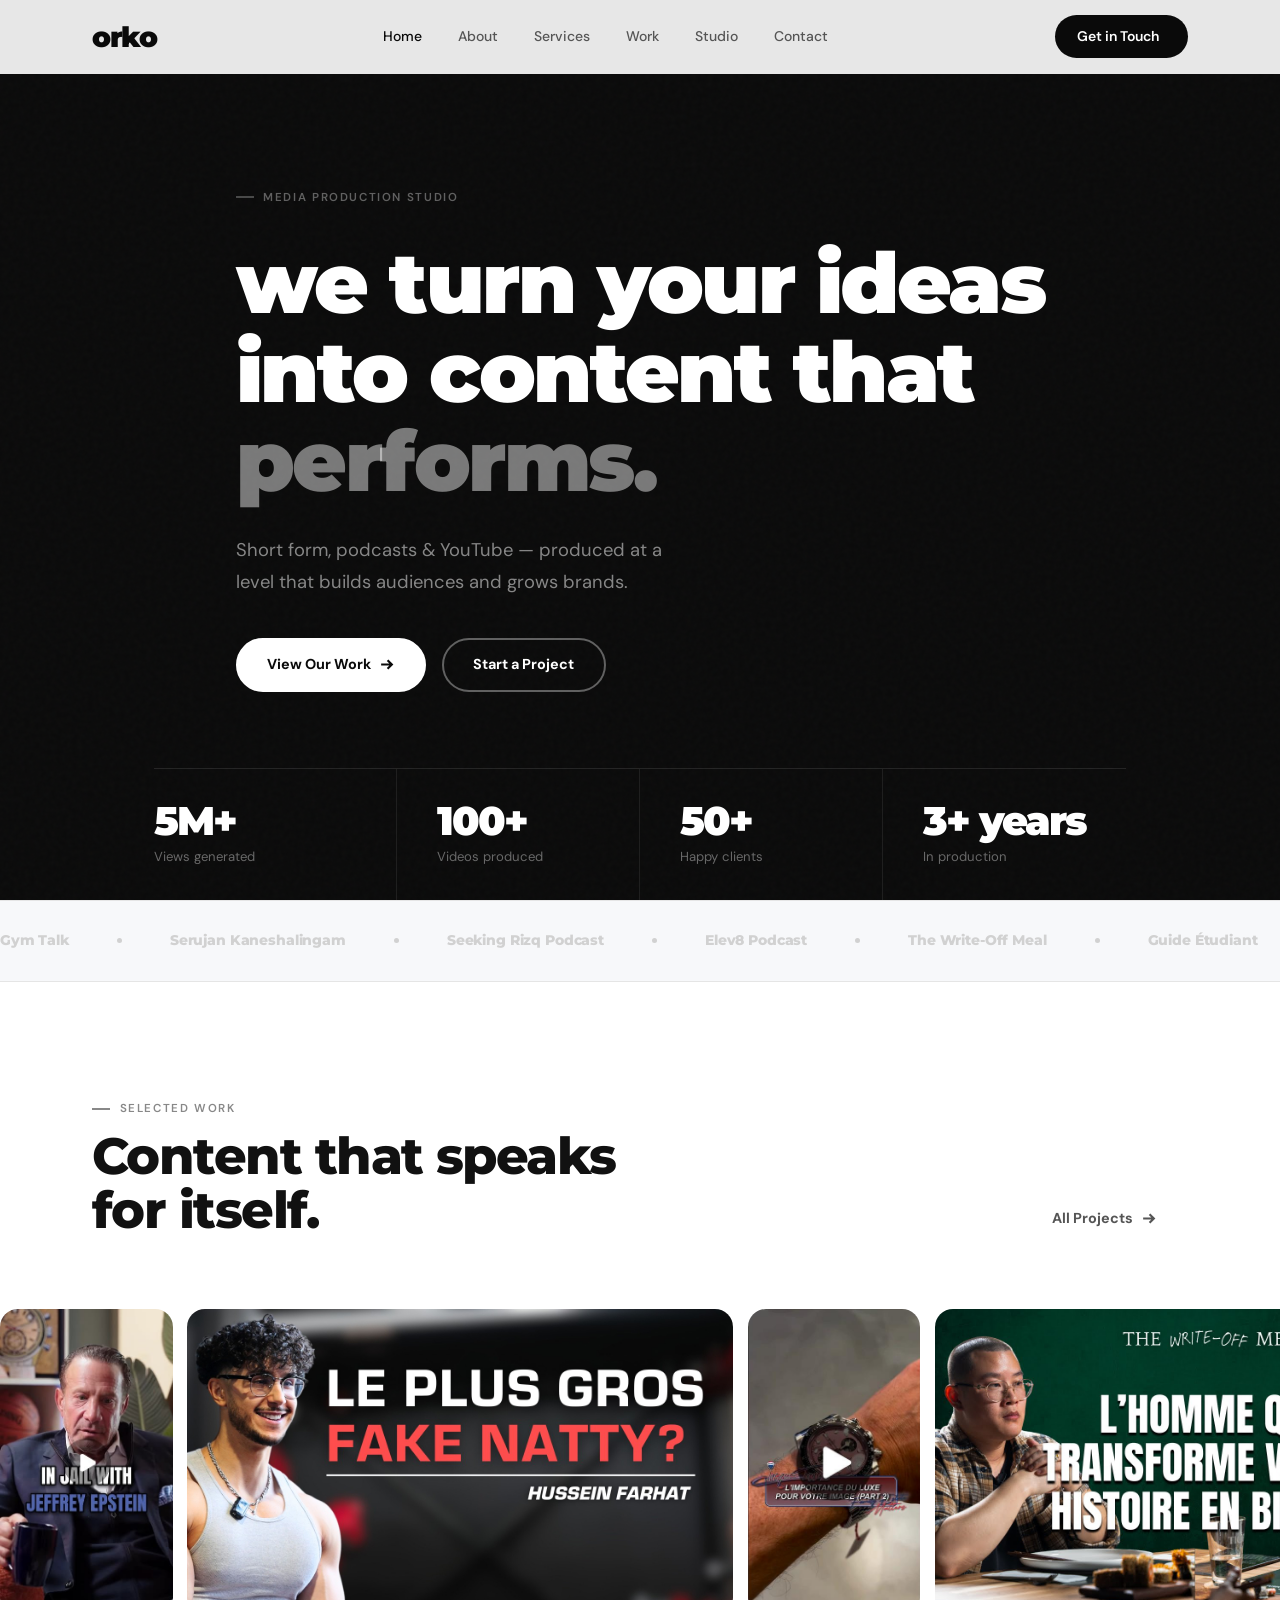
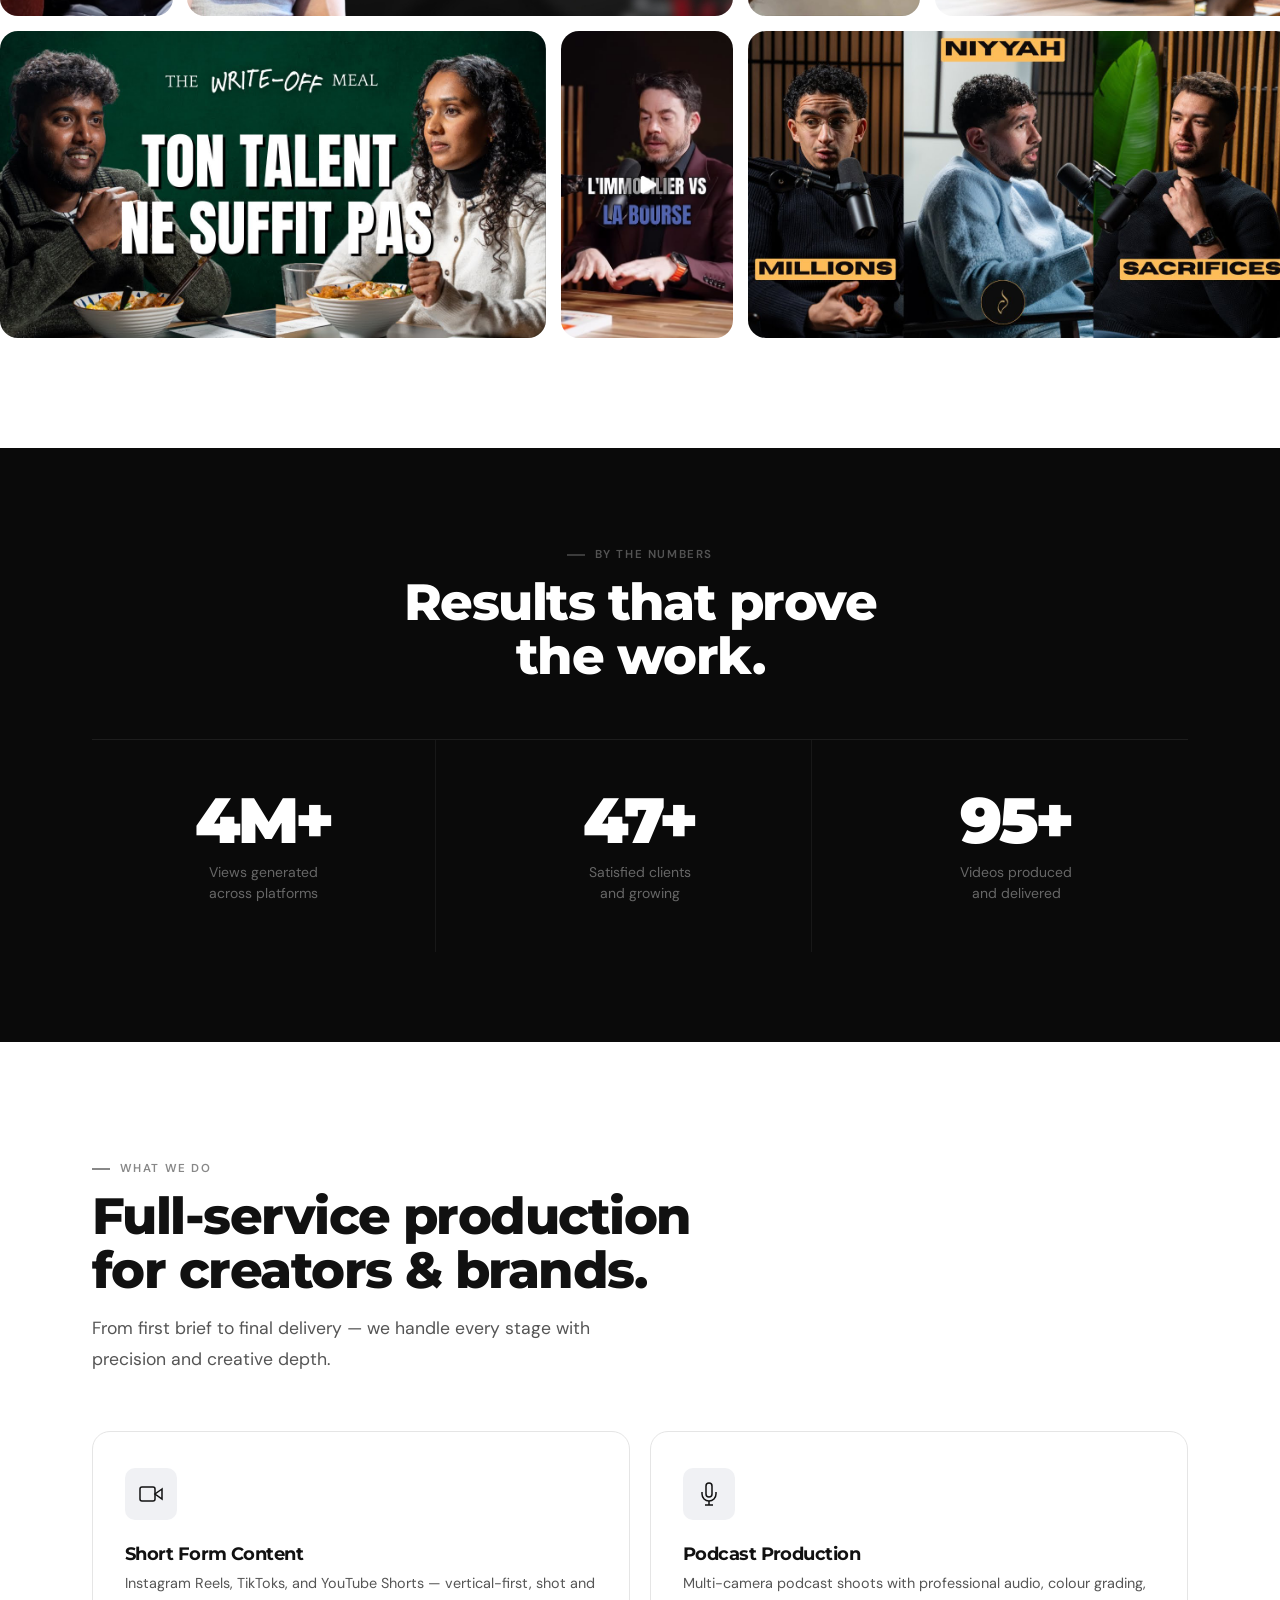
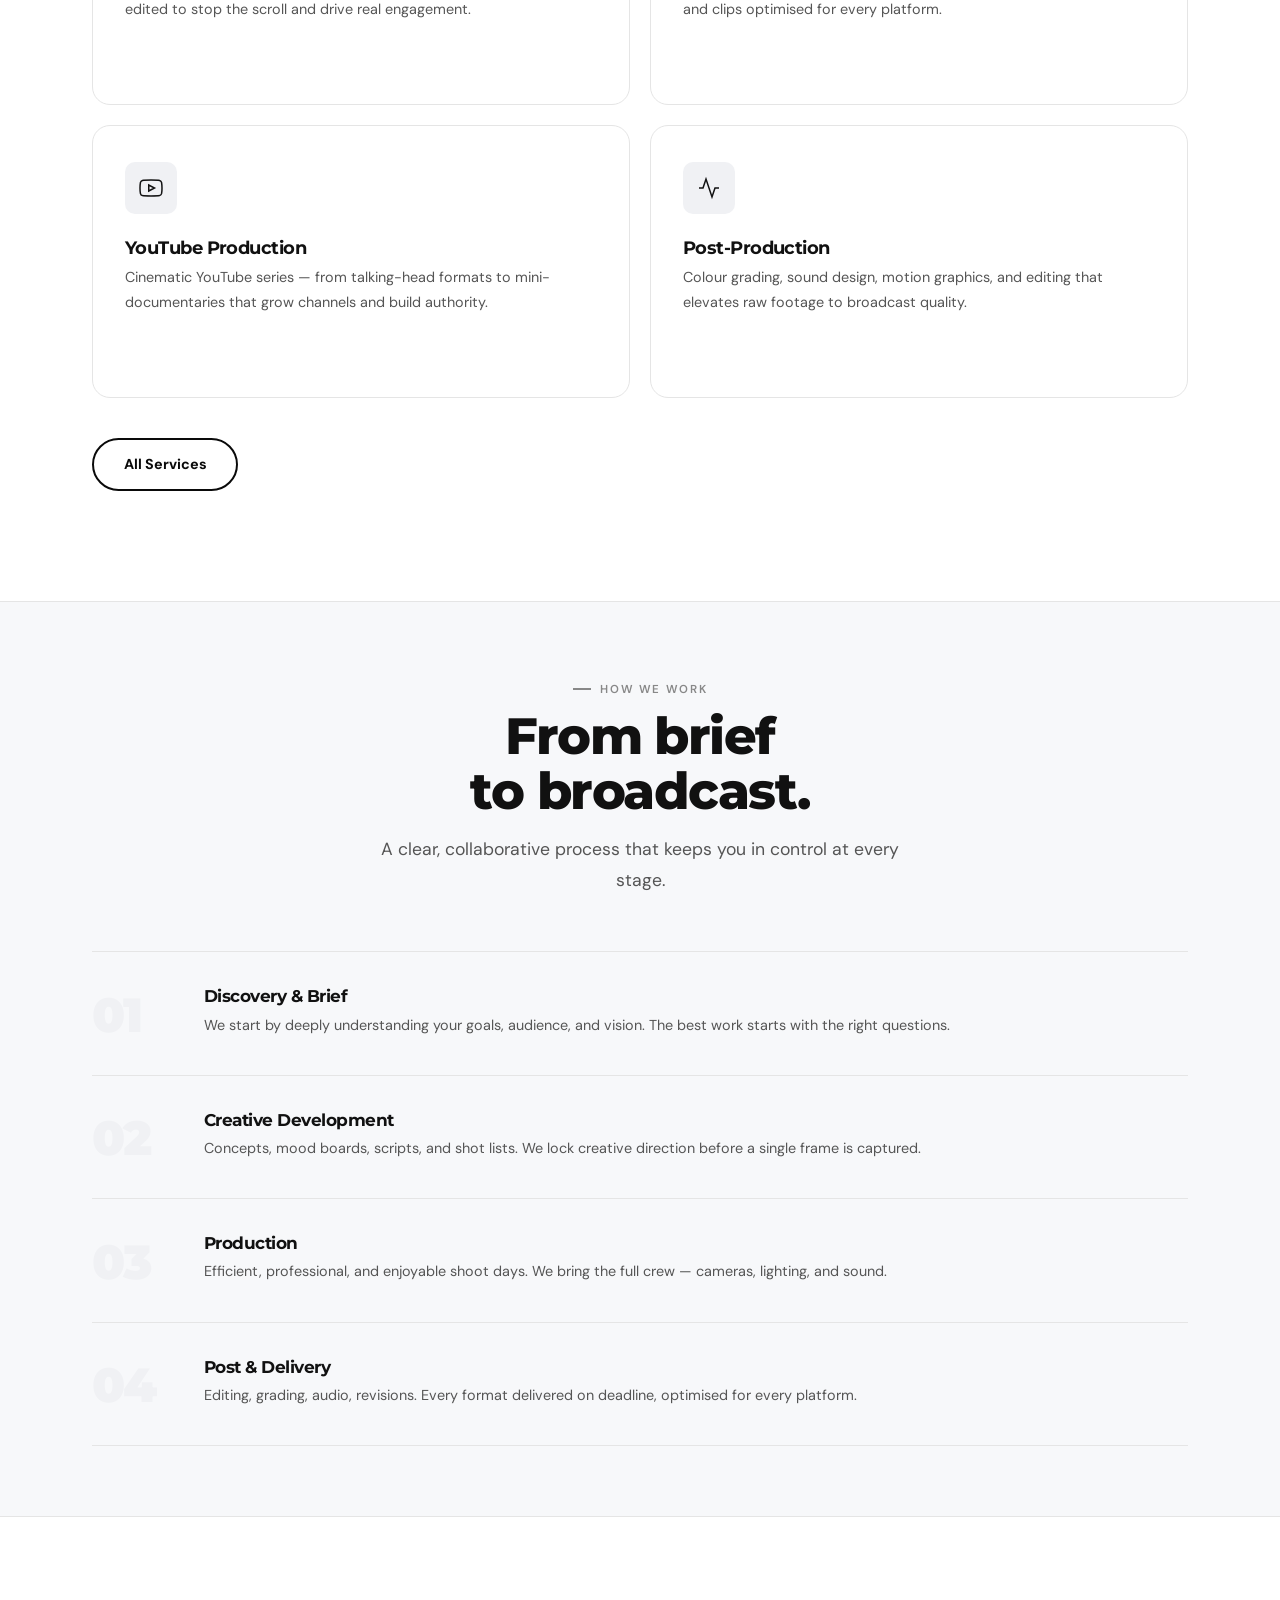
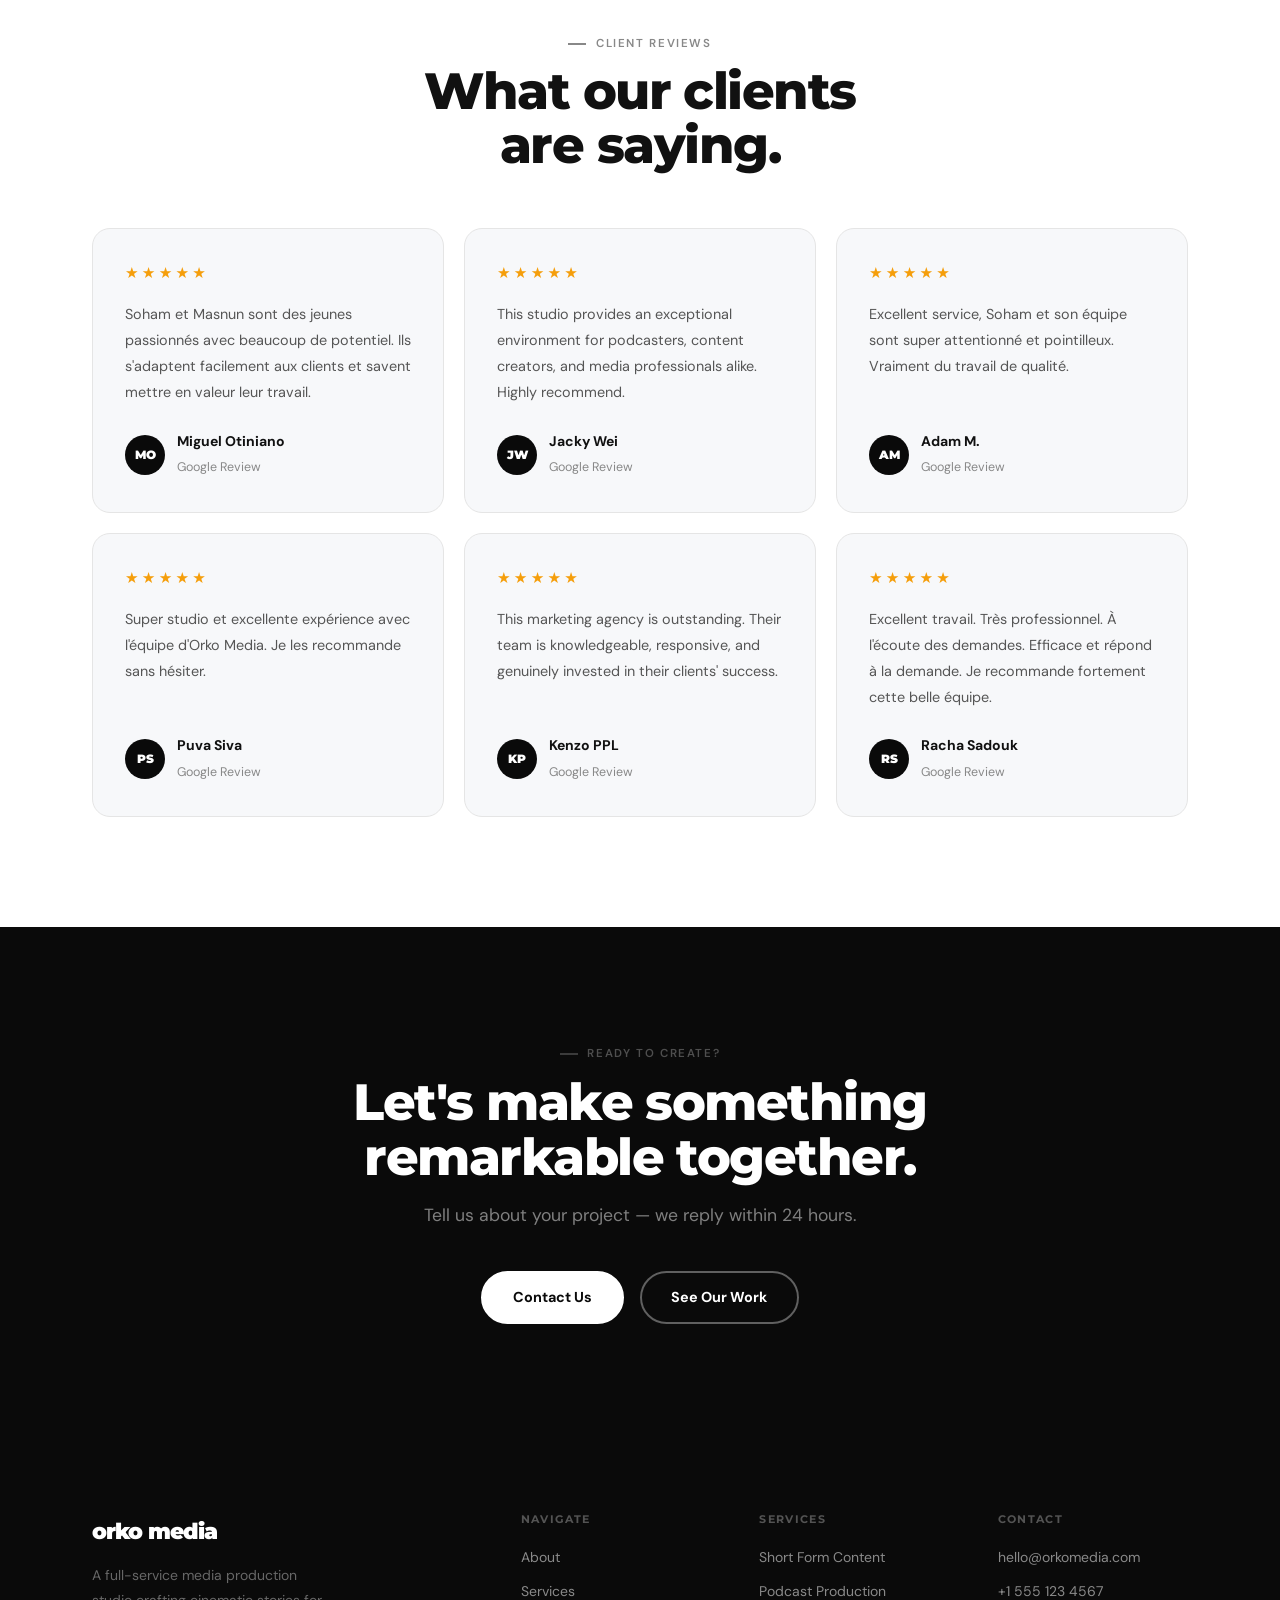
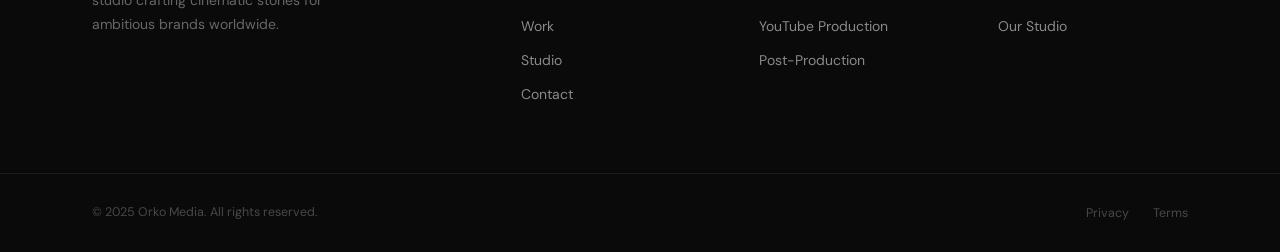
==== commit 159590a7: "Optimize homepage and global styles for mobile Co-Authored-By: Claude Sonnet 4.6 <noreply@anthropic." ====
--- a/orko-media/index.html
+++ b/orko-media/index.html
@@ -8,7 +8,7 @@
   <link rel="preconnect" href="https://fonts.googleapis.com">
   <link rel="preconnect" href="https://fonts.gstatic.com" crossorigin>
   <link href="https://fonts.googleapis.com/css2?family=Montserrat:wght@700;800;900&family=DM+Sans:wght@400;500;600;700&display=swap" rel="stylesheet">
-  <link rel="stylesheet" href="css/style.css">
+  <link rel="stylesheet" href="css/style.css?v=2">
   <style>
     /* ── Marquee ── */
     .marquee-wrap {
@@ -148,11 +148,25 @@
       .stats-hl-grid { grid-template-columns: repeat(3, 1fr); }
     }
     @media (max-width: 768px) {
-      .home-work-grid { grid-template-columns: 1fr; }
+      .testi-grid { grid-template-columns: repeat(2, 1fr); }
+      .stats-hl-grid { grid-template-columns: repeat(3, 1fr); }
+      .stats-hl { padding: 60px 0; }
+      .work-reel__item { height: clamp(140px, 22vw, 310px); }
+      .marquee-wrap { padding: 1.25rem 0; }
+    }
+    @media (max-width: 480px) {
+      h1 { font-size: clamp(1.75rem, 8vw, 2.25rem) !important; }
+      .hero h1 br { display: none; }
+      .hero__content { padding: 32px 0 20px !important; }
+      .hero__eyebrow { margin-bottom: 1.25rem; }
+      .hero__desc { font-size: .95rem; }
       .testi-grid { grid-template-columns: 1fr; }
       .stats-hl-grid { grid-template-columns: 1fr; }
-      .stats-hl-item { border-right: none; border-bottom: 1px solid rgba(255,255,255,.06); padding: 2.5rem 1rem; }
+      .stats-hl { padding: 50px 0; }
+      .stats-hl-item { border-right: none; border-bottom: 1px solid rgba(255,255,255,.06); padding: 2rem 0; }
       .stats-hl-item:last-child { border-bottom: none; }
+      .stats-hl-item__num { font-size: clamp(2.5rem, 12vw, 4rem); }
+      .work-reel__item { height: clamp(120px, 20vw, 310px); }
     }
   </style>
 </head>
@@ -196,7 +210,7 @@
     <div class="hero__eyebrow">
       <span class="eyebrow">Media Production Studio</span>
     </div>
-    <h1>we turn your ideas<br>into content that<br><em>performs.</em></h1>
+    <h1>we turn your ideas <br>into content that <br><em>performs.</em></h1>
     <p class="hero__desc">
       Short form, podcasts &amp; YouTube — produced at a level that builds audiences and grows brands.
     </p>
--- a/orko-media/css/style.css
+++ b/orko-media/css/style.css
@@ -55,7 +55,7 @@
   line-height: 1.06;
   color: var(--ink);
 }
-h1 { font-size: clamp(2.75rem,6vw,5.25rem); font-weight: 900; }
+h1 { font-size: clamp(2rem,7vw,5.25rem); font-weight: 900; }
 h2 { font-size: clamp(2rem,4vw,3.5rem);  font-weight: 800; }
 h3 { font-size: clamp(1.15rem,2vw,1.5rem); font-weight: 700; }
 h4 { font-size: 1rem; font-weight: 700; }
@@ -686,10 +686,15 @@
   .svc-detail__grid { grid-template-columns: 100px 1fr; }
 }
 @media (max-width: 768px) {
-  :root { --py: 75px; --nav-h: 64px; }
+  :root { --py: 65px; --nav-h: 64px; }
   .nav__links, .nav__cta { display: none; }
   .nav__hamburger { display: flex; }
+  .container { padding: 0 1.25rem; }
+  .hero__content { padding: 48px 0 28px; }
+  .hero__desc { font-size: 1rem; }
   .hero__bar  { grid-template-columns: 1fr 1fr; }
+  .hero__bar-item { padding: 1.5rem 1.25rem; }
+  .hero__bar-item:first-child { padding-left: 1.25rem; }
   .services-grid { grid-template-columns: 1fr; }
   .work-grid  { grid-template-columns: 1fr 1fr; }
   .work-card--wide { grid-column: span 2; }
@@ -704,13 +709,21 @@
   .svc-detail__grid { grid-template-columns: 1fr; gap: 1rem; }
   .svc-detail__num { font-size: 3rem; }
   .port-grid  { grid-template-columns: 1fr 1fr; }
-  .cta-band   { padding: 80px 0; }
+  .cta-band   { padding: 70px 0; }
+  .process-item { grid-template-columns: 54px 1fr; gap: 1.5rem; }
+  .process-item__n { font-size: 2.5rem; }
 }
 @media (max-width: 480px) {
+  h1 { font-size: clamp(1.75rem, 8vw, 2.25rem); }
+  .hero h1 br { display: none; }
   .work-grid  { grid-template-columns: 1fr; }
   .work-card--wide { grid-column: span 1; aspect-ratio: 4/3; }
   .port-grid  { grid-template-columns: 1fr; }
   .team-grid  { grid-template-columns: 1fr; }
   .hero__bar  { grid-template-columns: 1fr 1fr; }
-  .hero__bar-item { padding: 1.5rem 1rem; }
-}
+  .hero__bar-item { padding: 1.25rem 1rem; }
+  .hero__bar-item:first-child { padding-left: 1rem; }
+  .hero__bar-item:nth-child(3) { padding-left: 1rem; }
+  .hero__bar-num { font-size: 2rem; }
+  .sh { margin-bottom: 2.25rem; }
+}
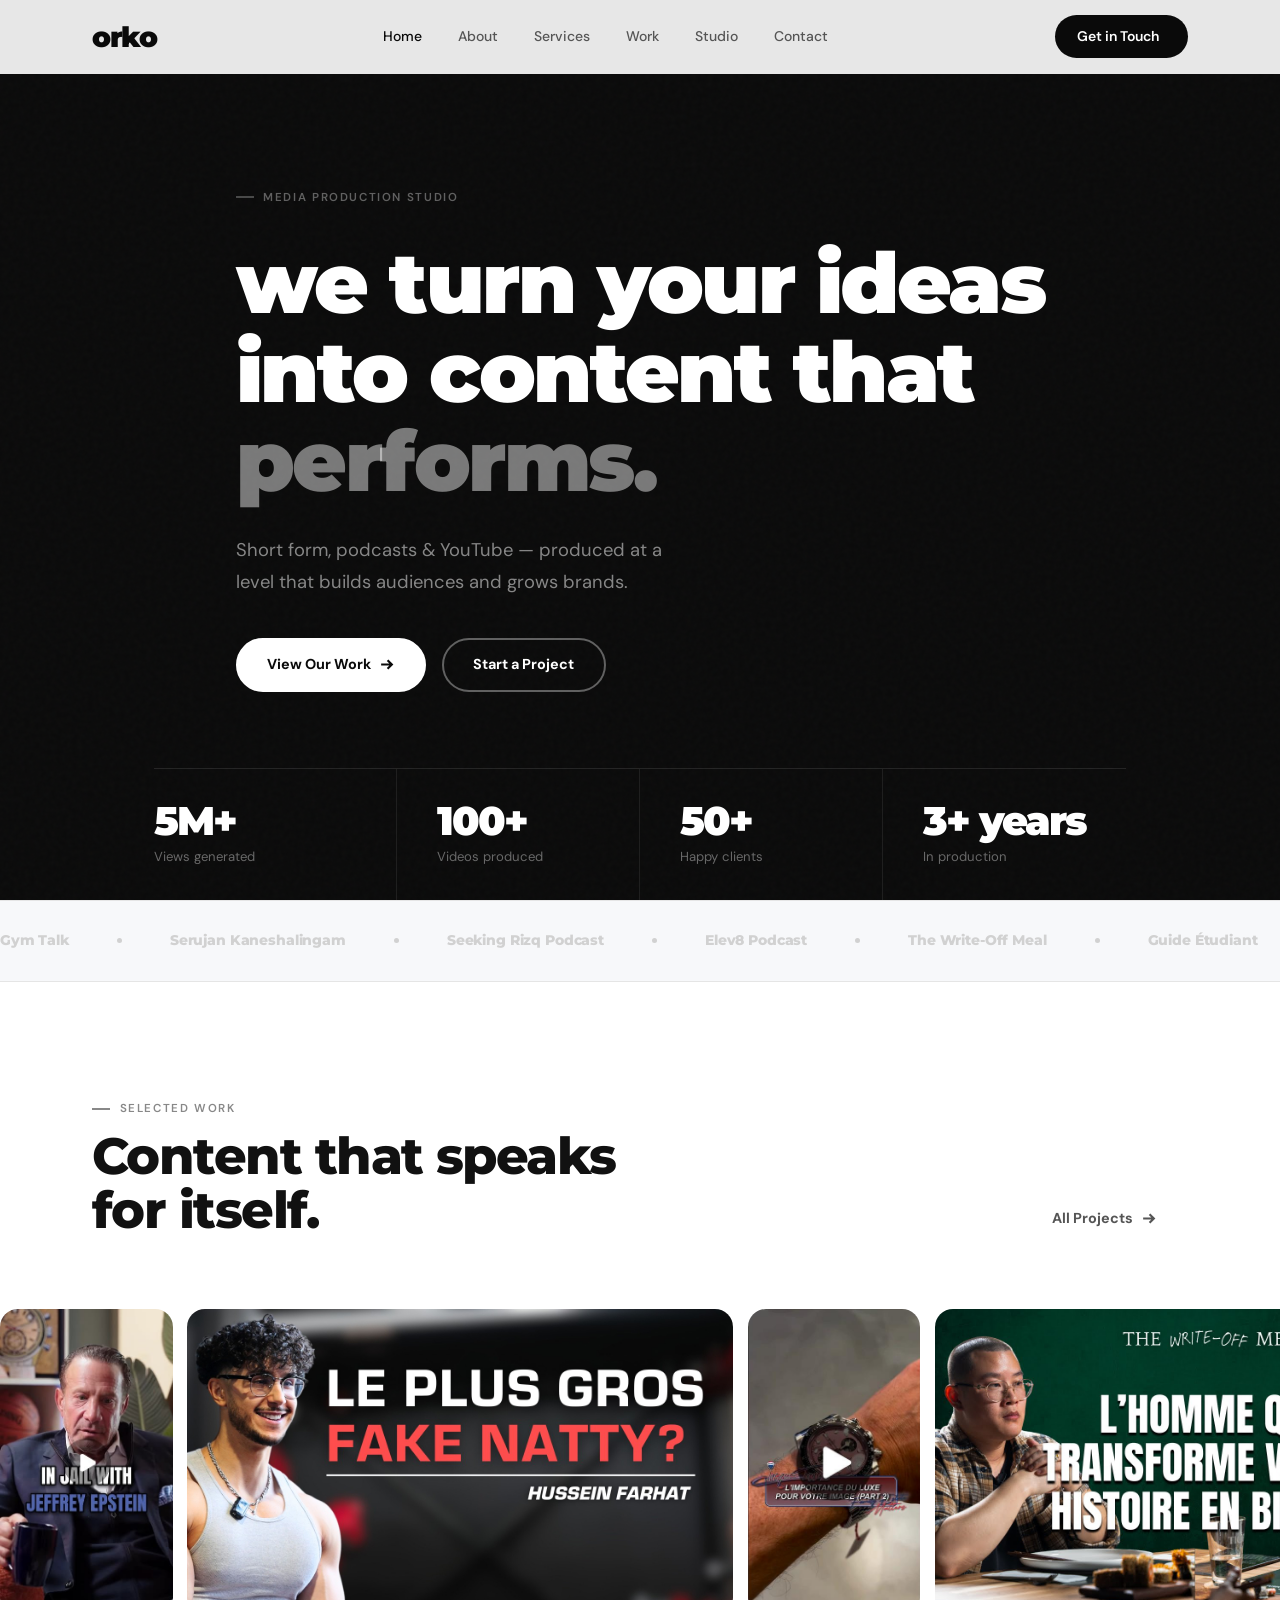
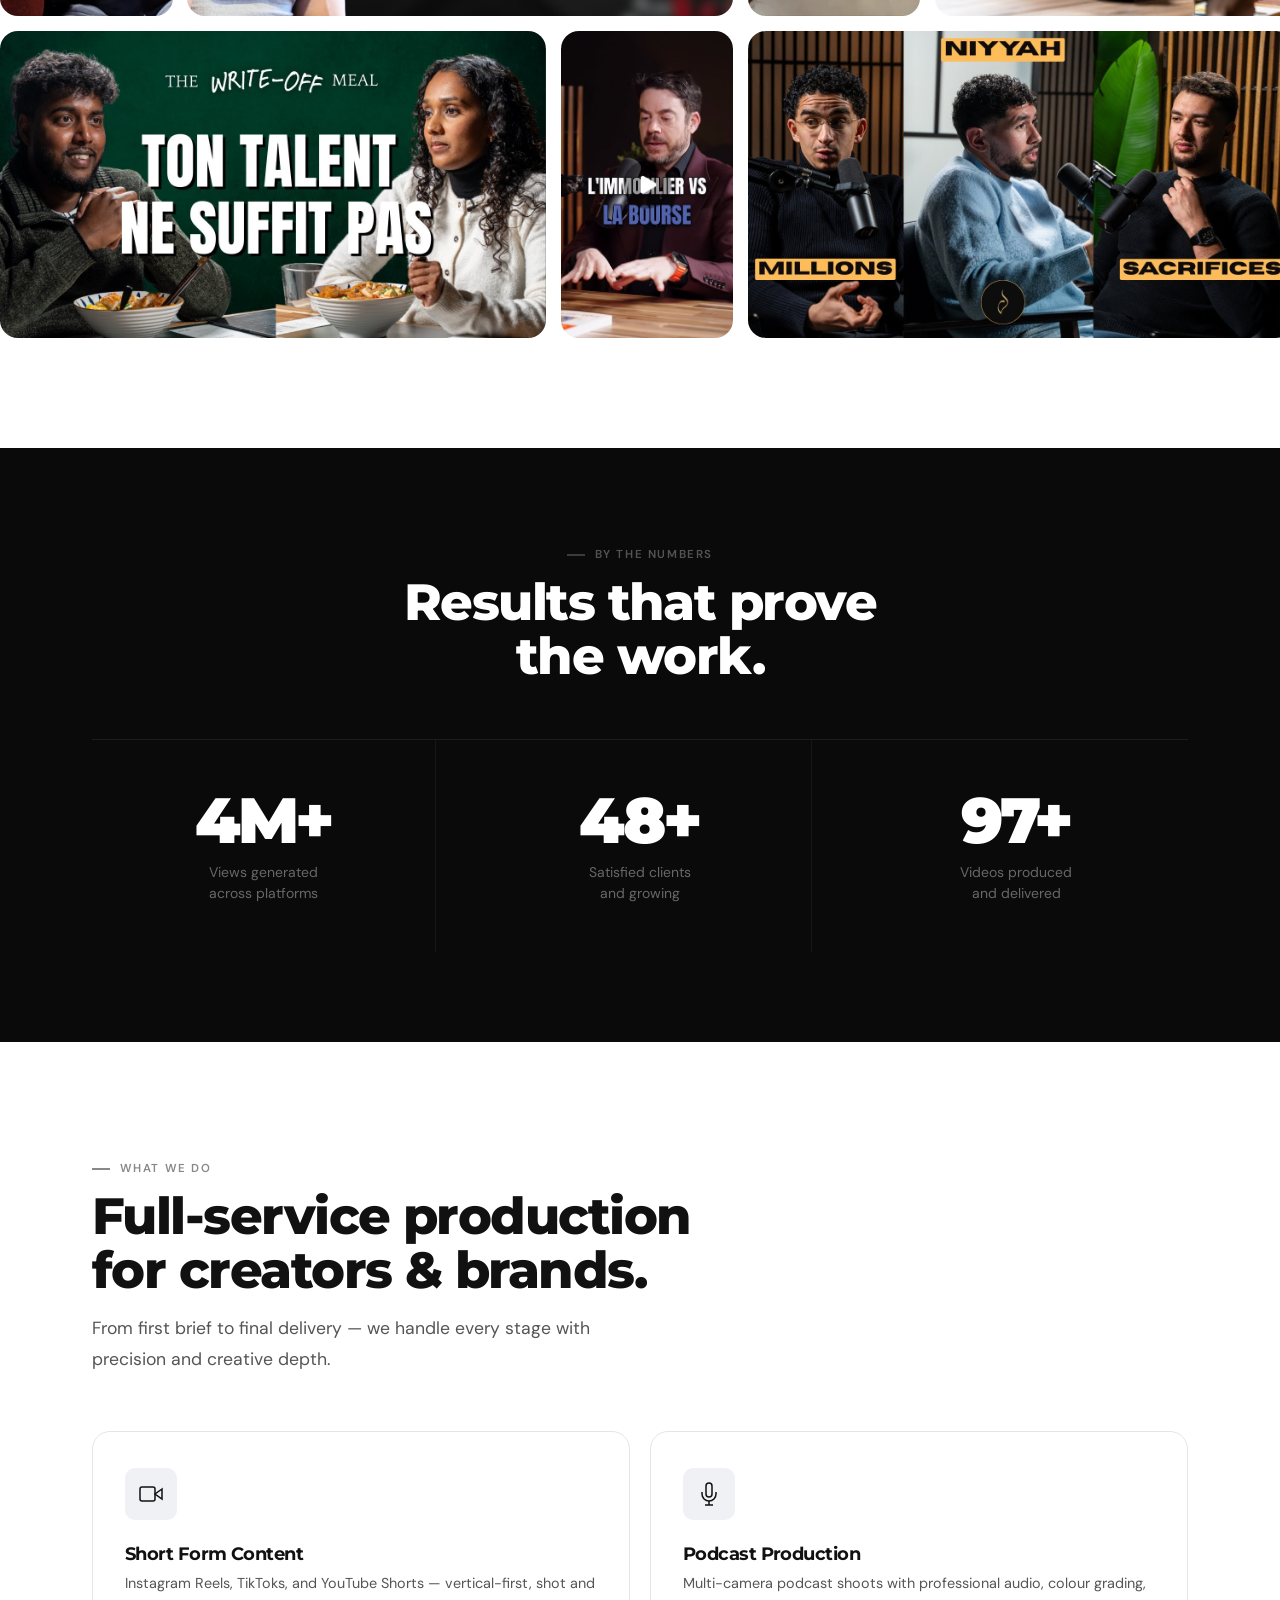
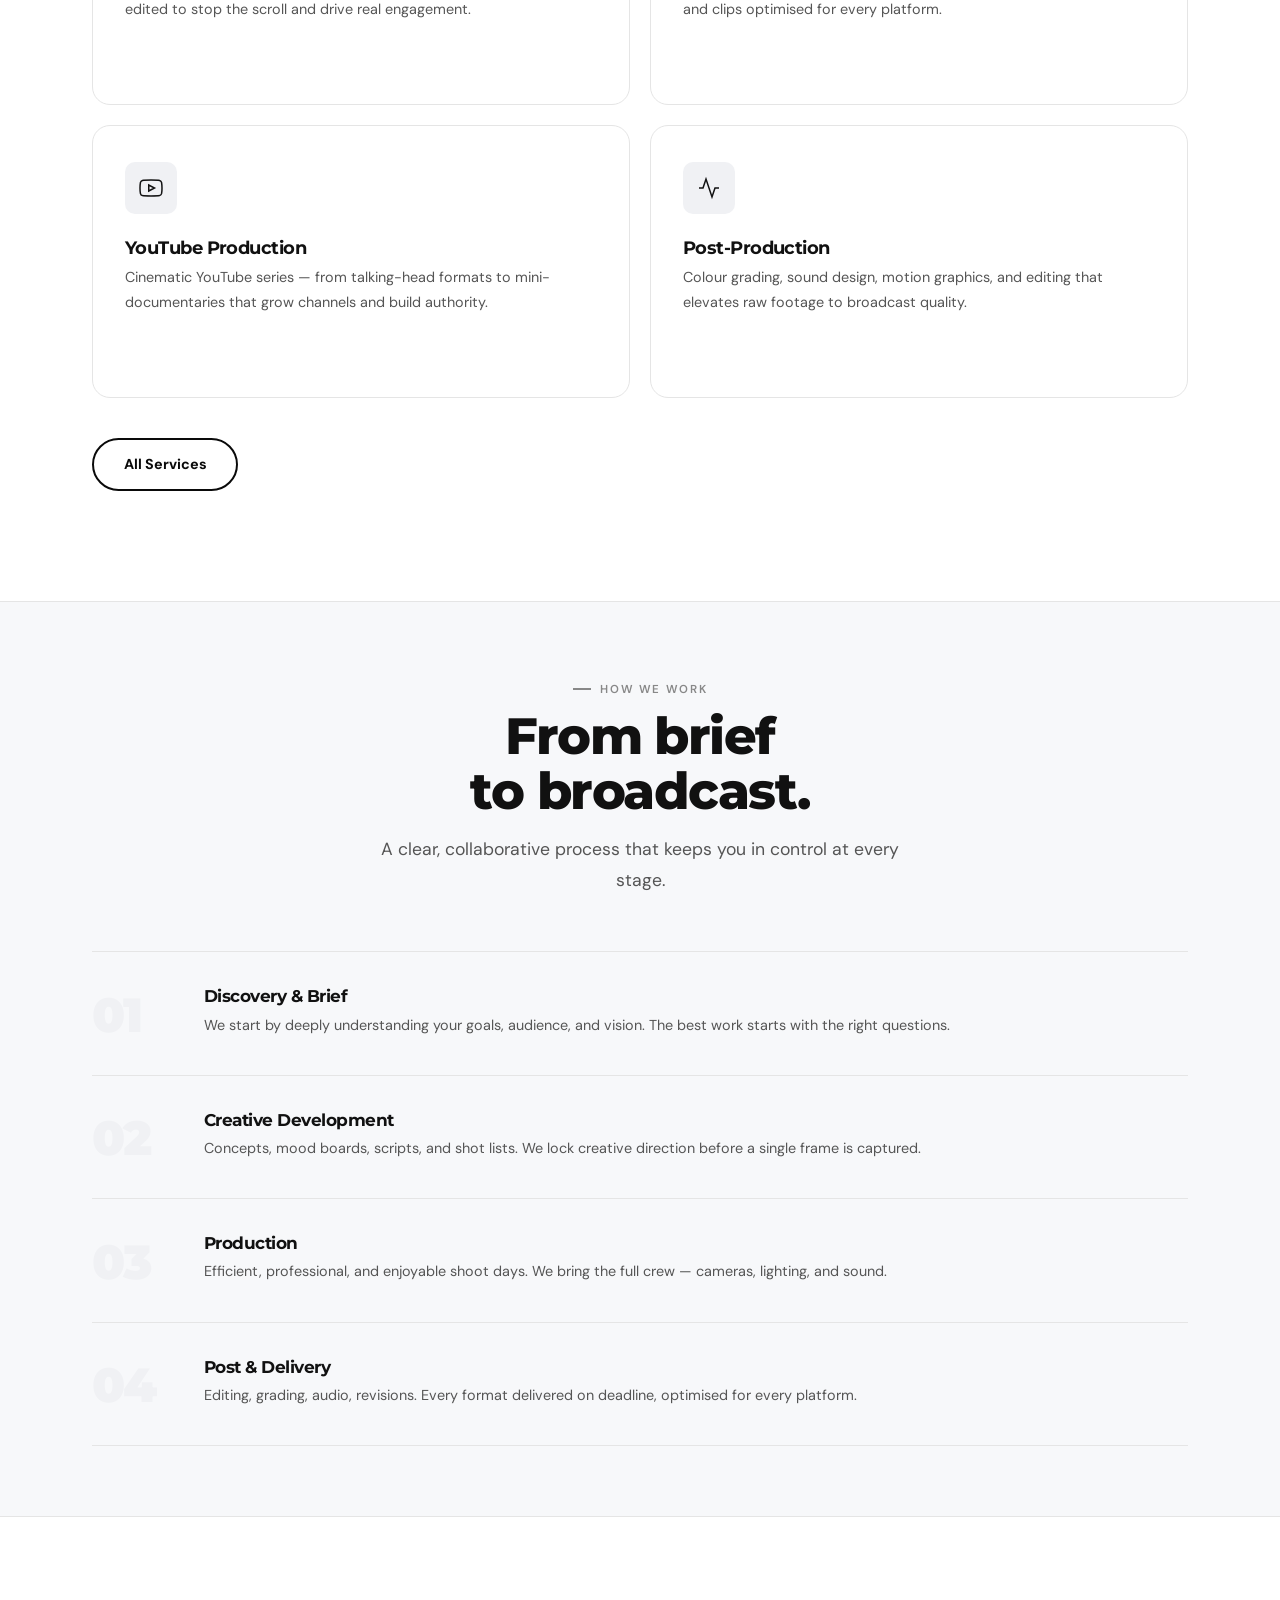
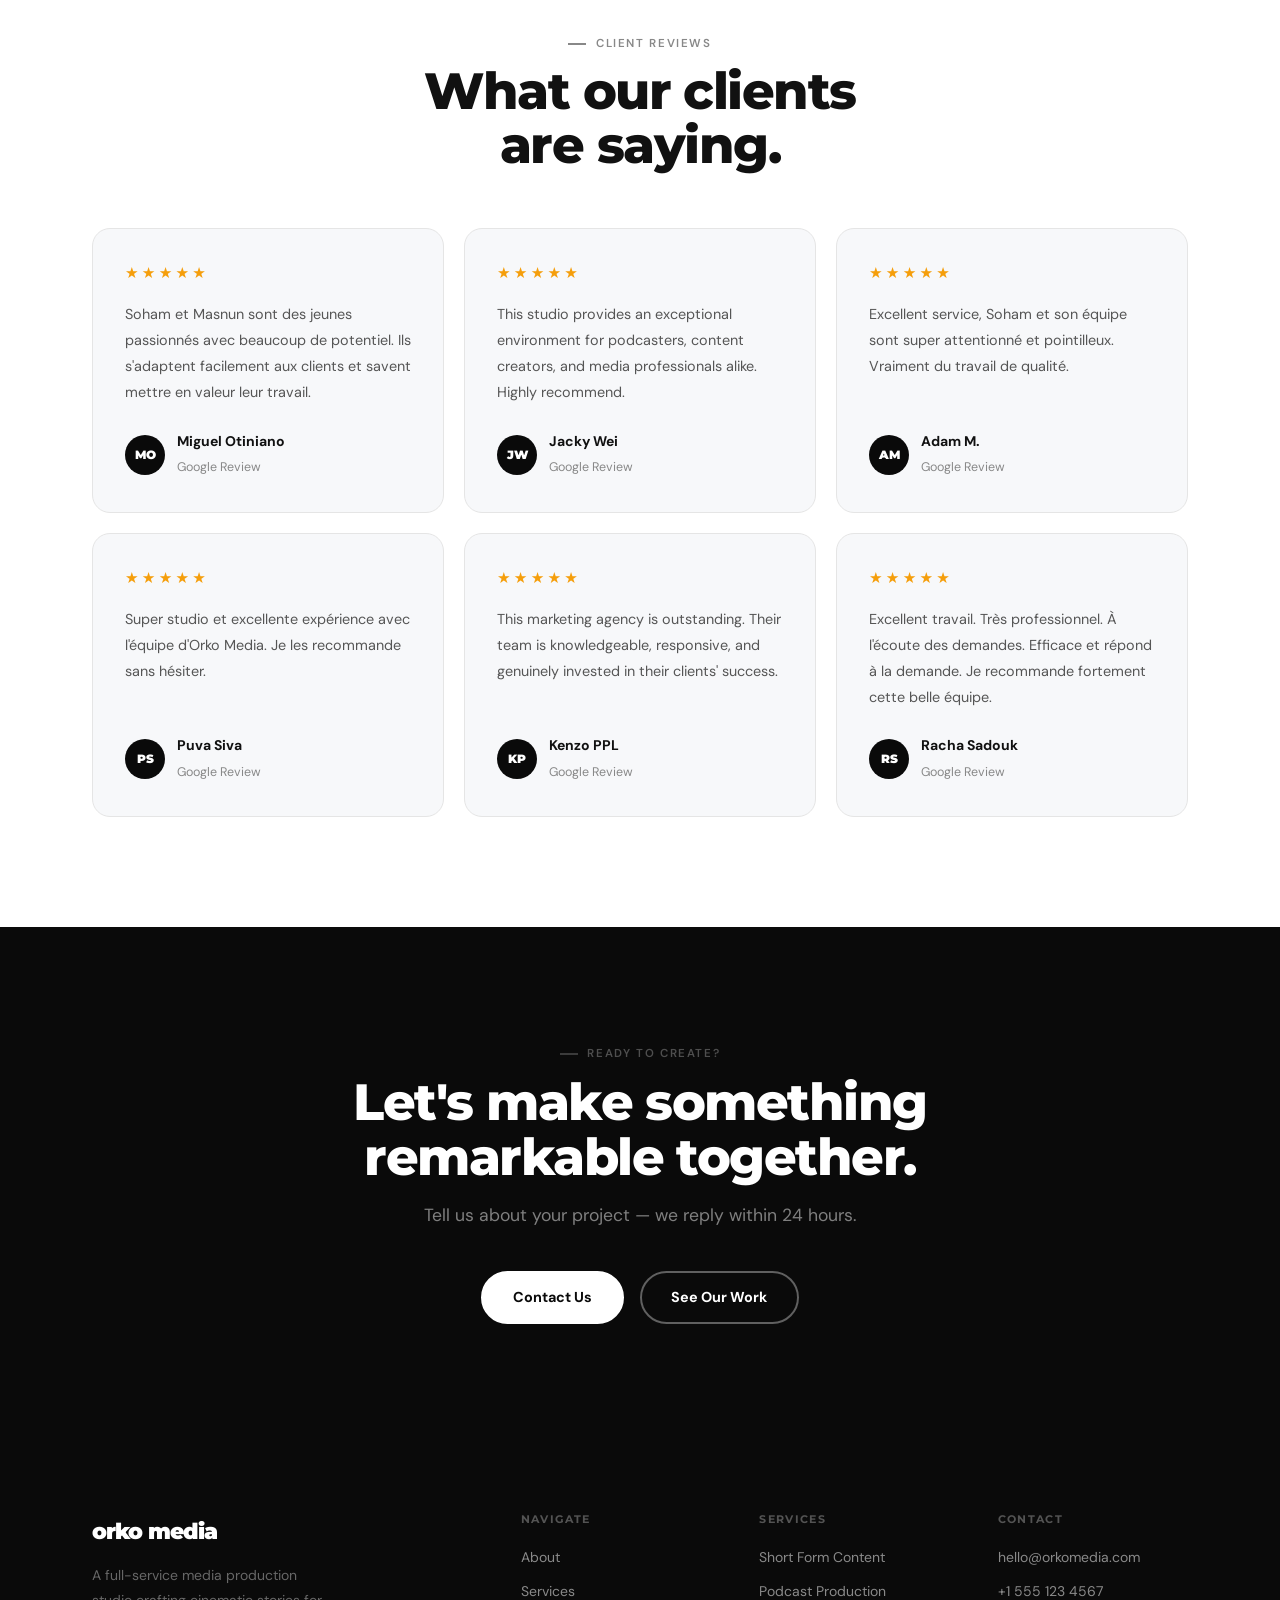
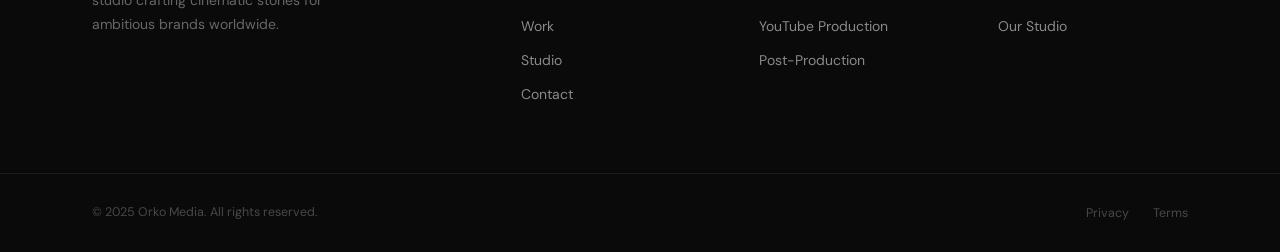
==== commit 213ed3af: "Fix mobile padding and add real Google reviews + auto-scrolling work reel - Fix hero content touchin" ====
--- a/orko-media/index.html
+++ b/orko-media/index.html
@@ -8,7 +8,7 @@
   <link rel="preconnect" href="https://fonts.googleapis.com">
   <link rel="preconnect" href="https://fonts.gstatic.com" crossorigin>
   <link href="https://fonts.googleapis.com/css2?family=Montserrat:wght@700;800;900&family=DM+Sans:wght@400;500;600;700&display=swap" rel="stylesheet">
-  <link rel="stylesheet" href="css/style.css?v=2">
+  <link rel="stylesheet" href="css/style.css?v=3">
   <style>
     /* ── Marquee ── */
     .marquee-wrap {
@@ -155,9 +155,9 @@
       .marquee-wrap { padding: 1.25rem 0; }
     }
     @media (max-width: 480px) {
-      h1 { font-size: clamp(1.75rem, 8vw, 2.25rem) !important; }
+      h1 { font-size: clamp(1.5rem, 7vw, 2.25rem) !important; }
       .hero h1 br { display: none; }
-      .hero__content { padding: 32px 0 20px !important; }
+      .hero__content { padding-top: 32px !important; padding-bottom: 20px !important; }
       .hero__eyebrow { margin-bottom: 1.25rem; }
       .hero__desc { font-size: .95rem; }
       .testi-grid { grid-template-columns: 1fr; }
--- a/orko-media/css/style.css
+++ b/orko-media/css/style.css
@@ -211,7 +211,8 @@
 .hero__content {
   flex: 1; display: flex; flex-direction: column;
   justify-content: center; position: relative; z-index: 1;
-  padding: 80px 0 50px;
+  padding-top: 80px;
+  padding-bottom: 50px;
 }
 
 .hero__eyebrow { margin-bottom: 2rem; }
@@ -689,8 +690,8 @@
   :root { --py: 65px; --nav-h: 64px; }
   .nav__links, .nav__cta { display: none; }
   .nav__hamburger { display: flex; }
-  .container { padding: 0 1.25rem; }
-  .hero__content { padding: 48px 0 28px; }
+  .container { padding: 0 2rem; }
+  .hero__content { padding-top: 48px; padding-bottom: 28px; }
   .hero__desc { font-size: 1rem; }
   .hero__bar  { grid-template-columns: 1fr 1fr; }
   .hero__bar-item { padding: 1.5rem 1.25rem; }
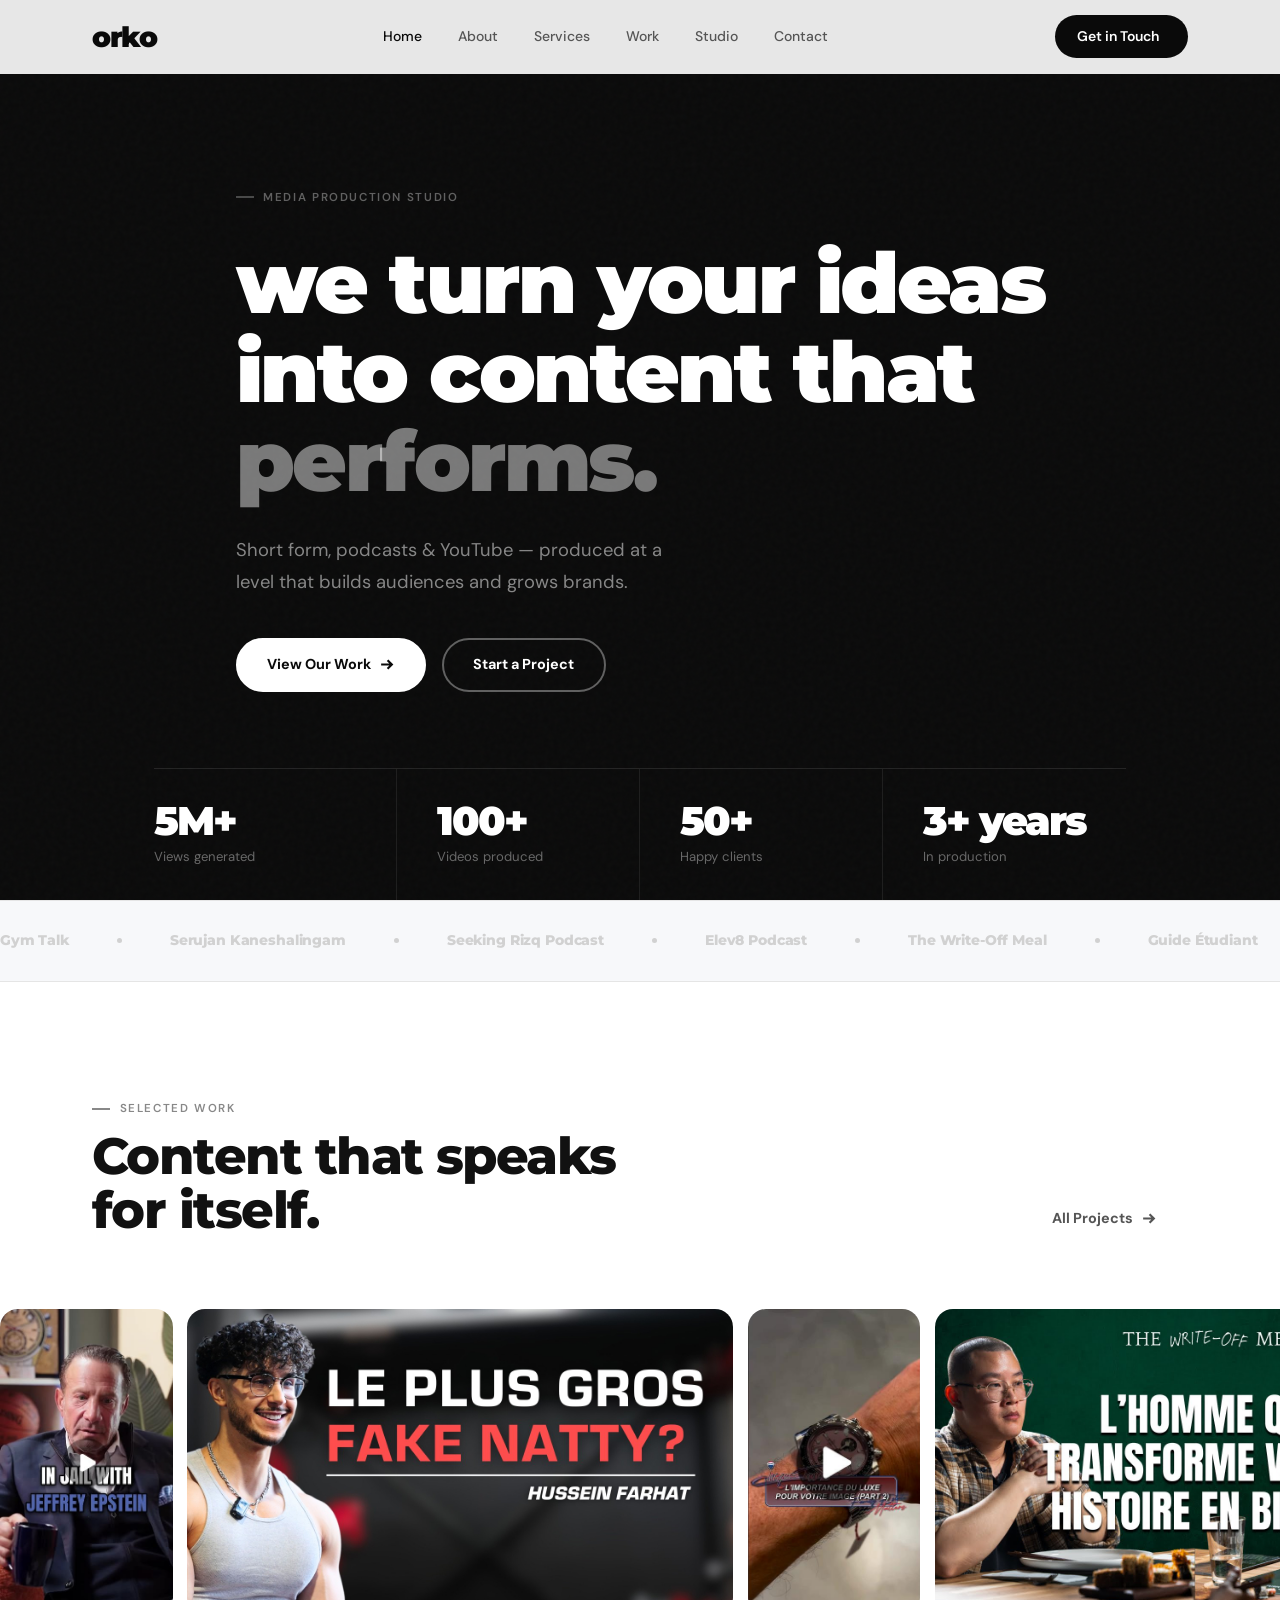
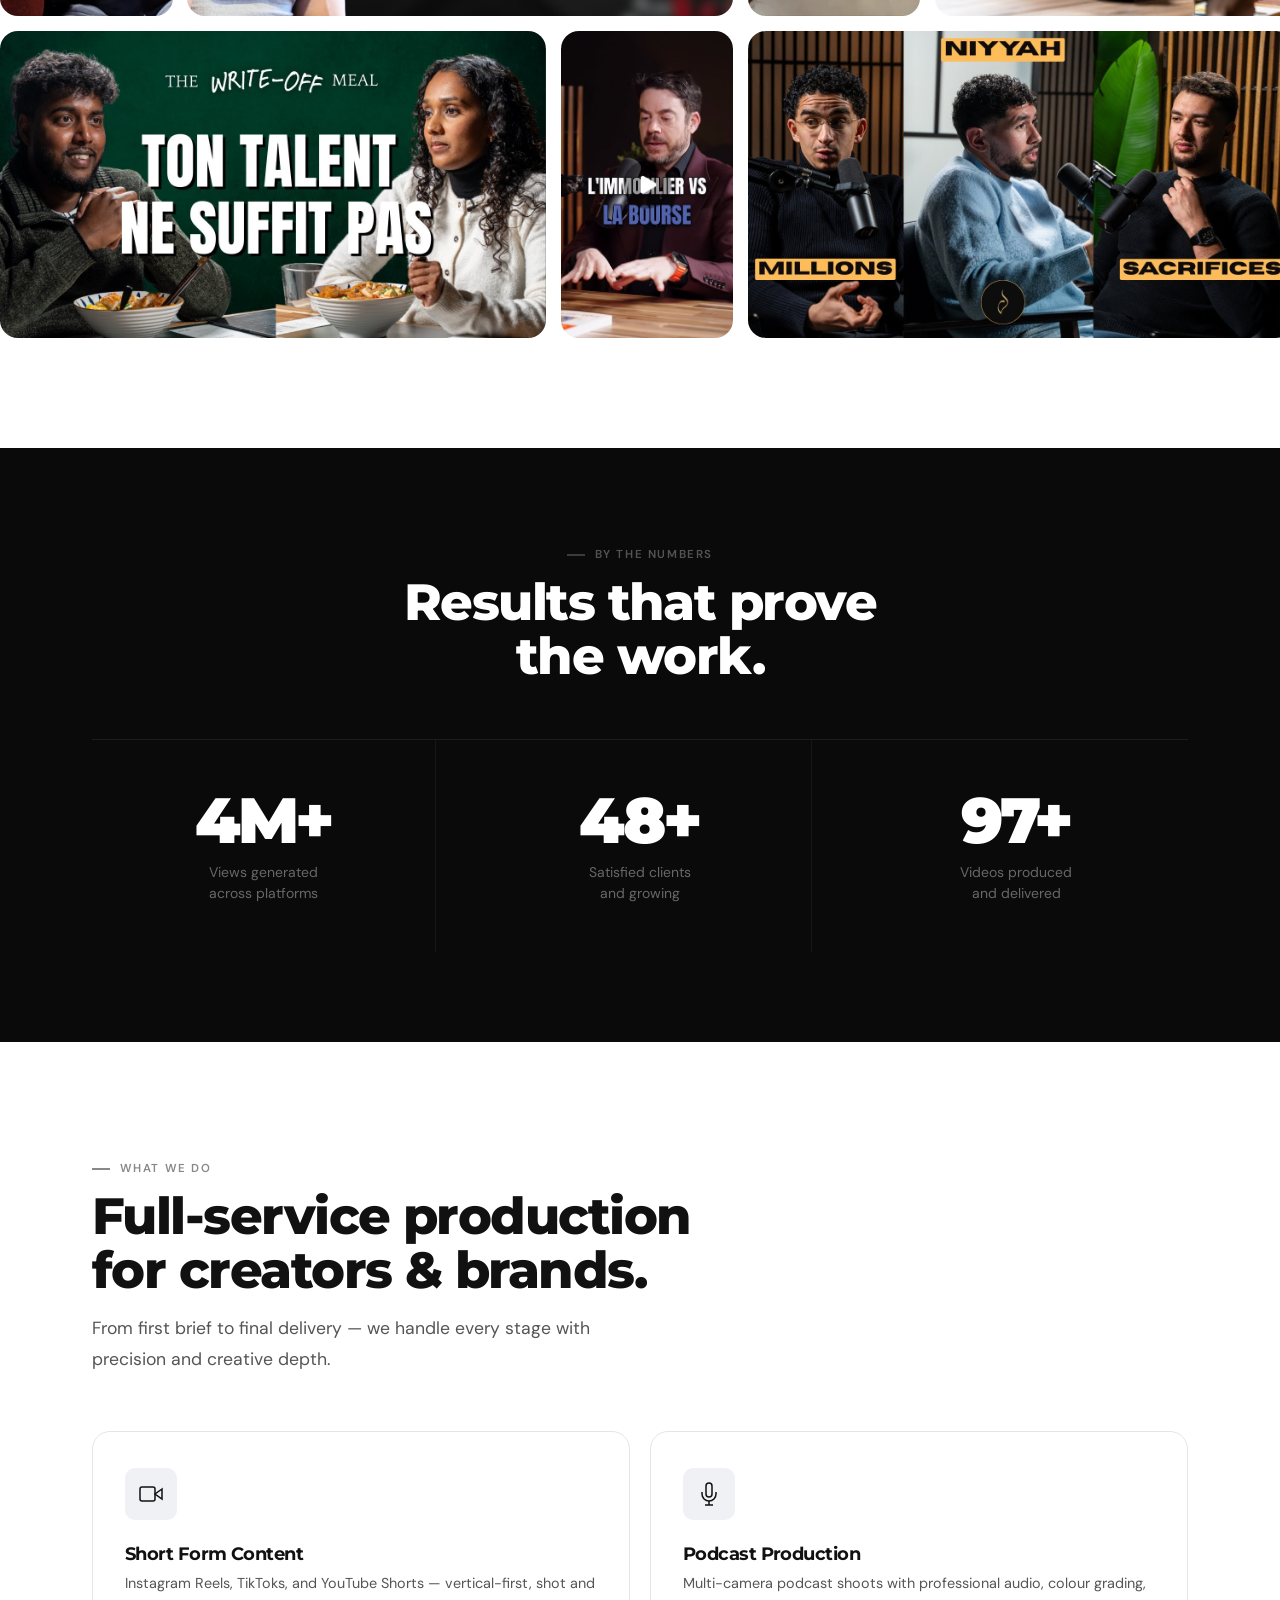
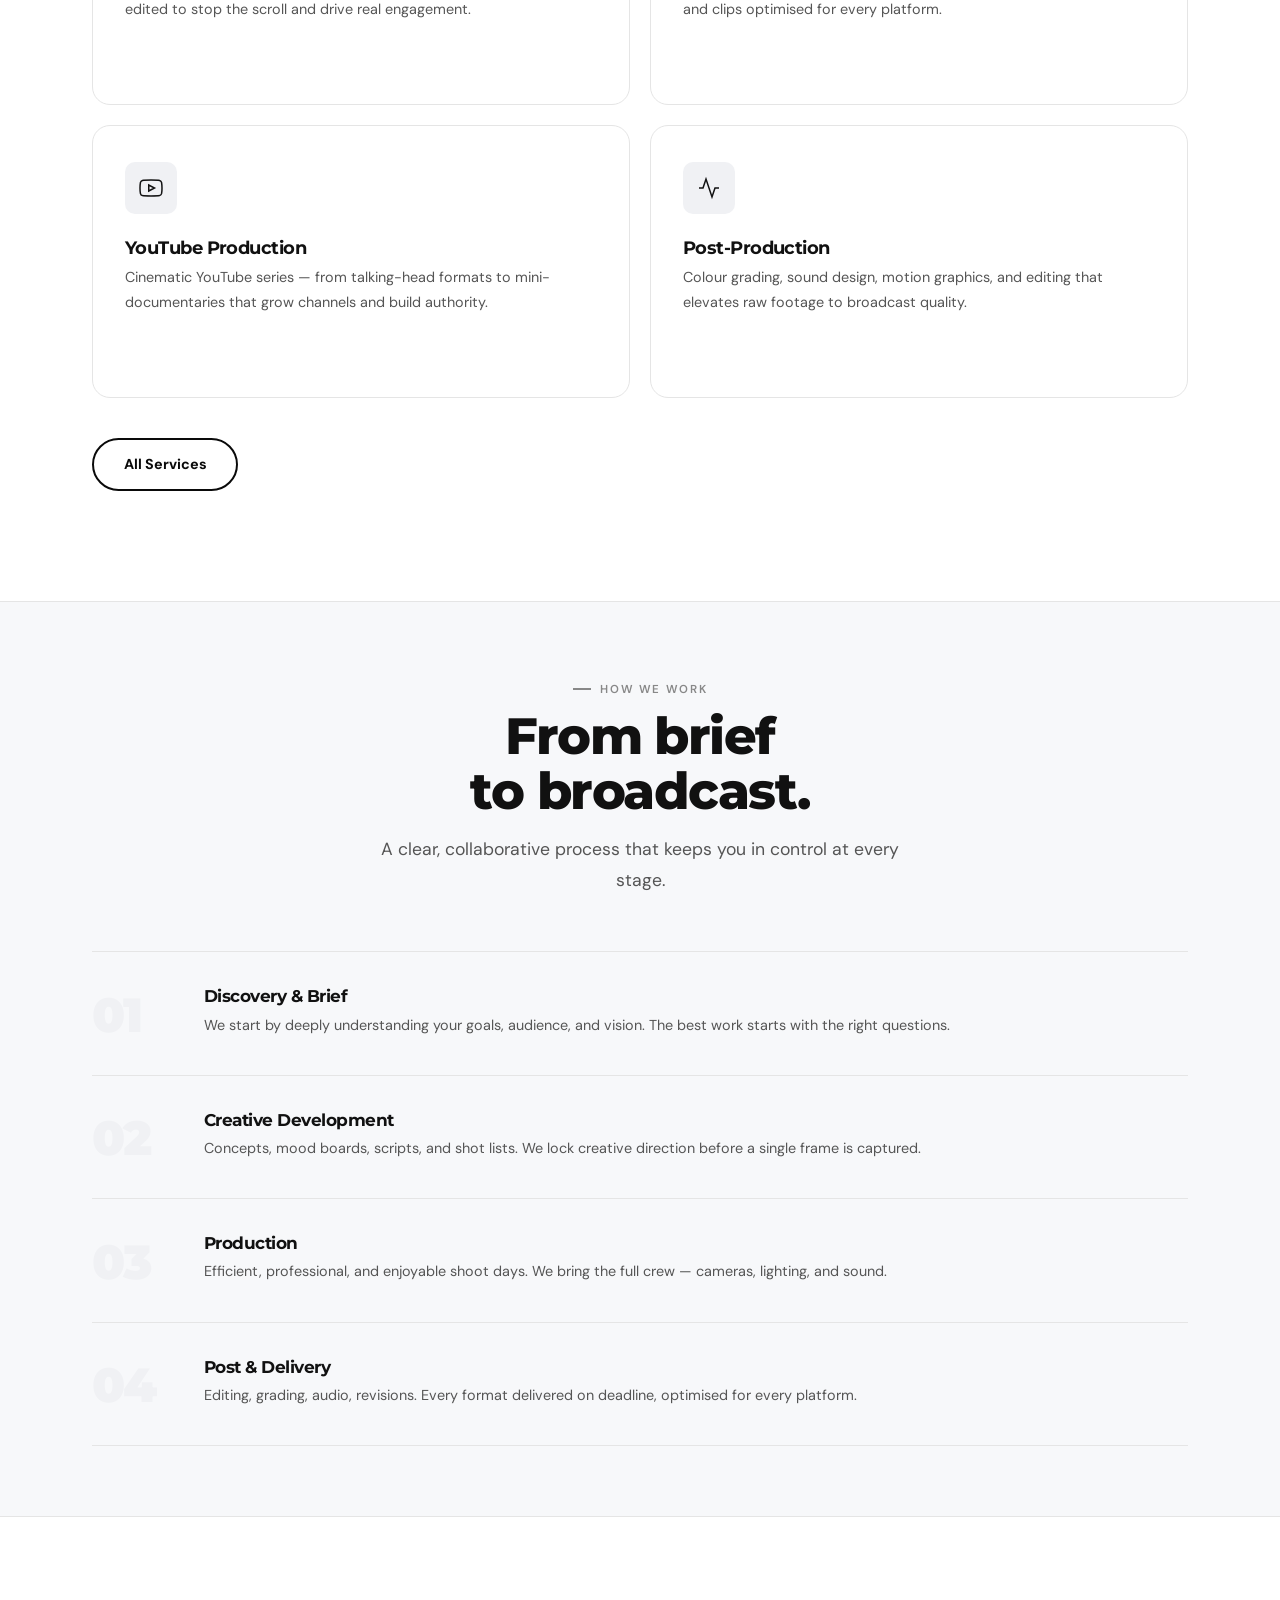
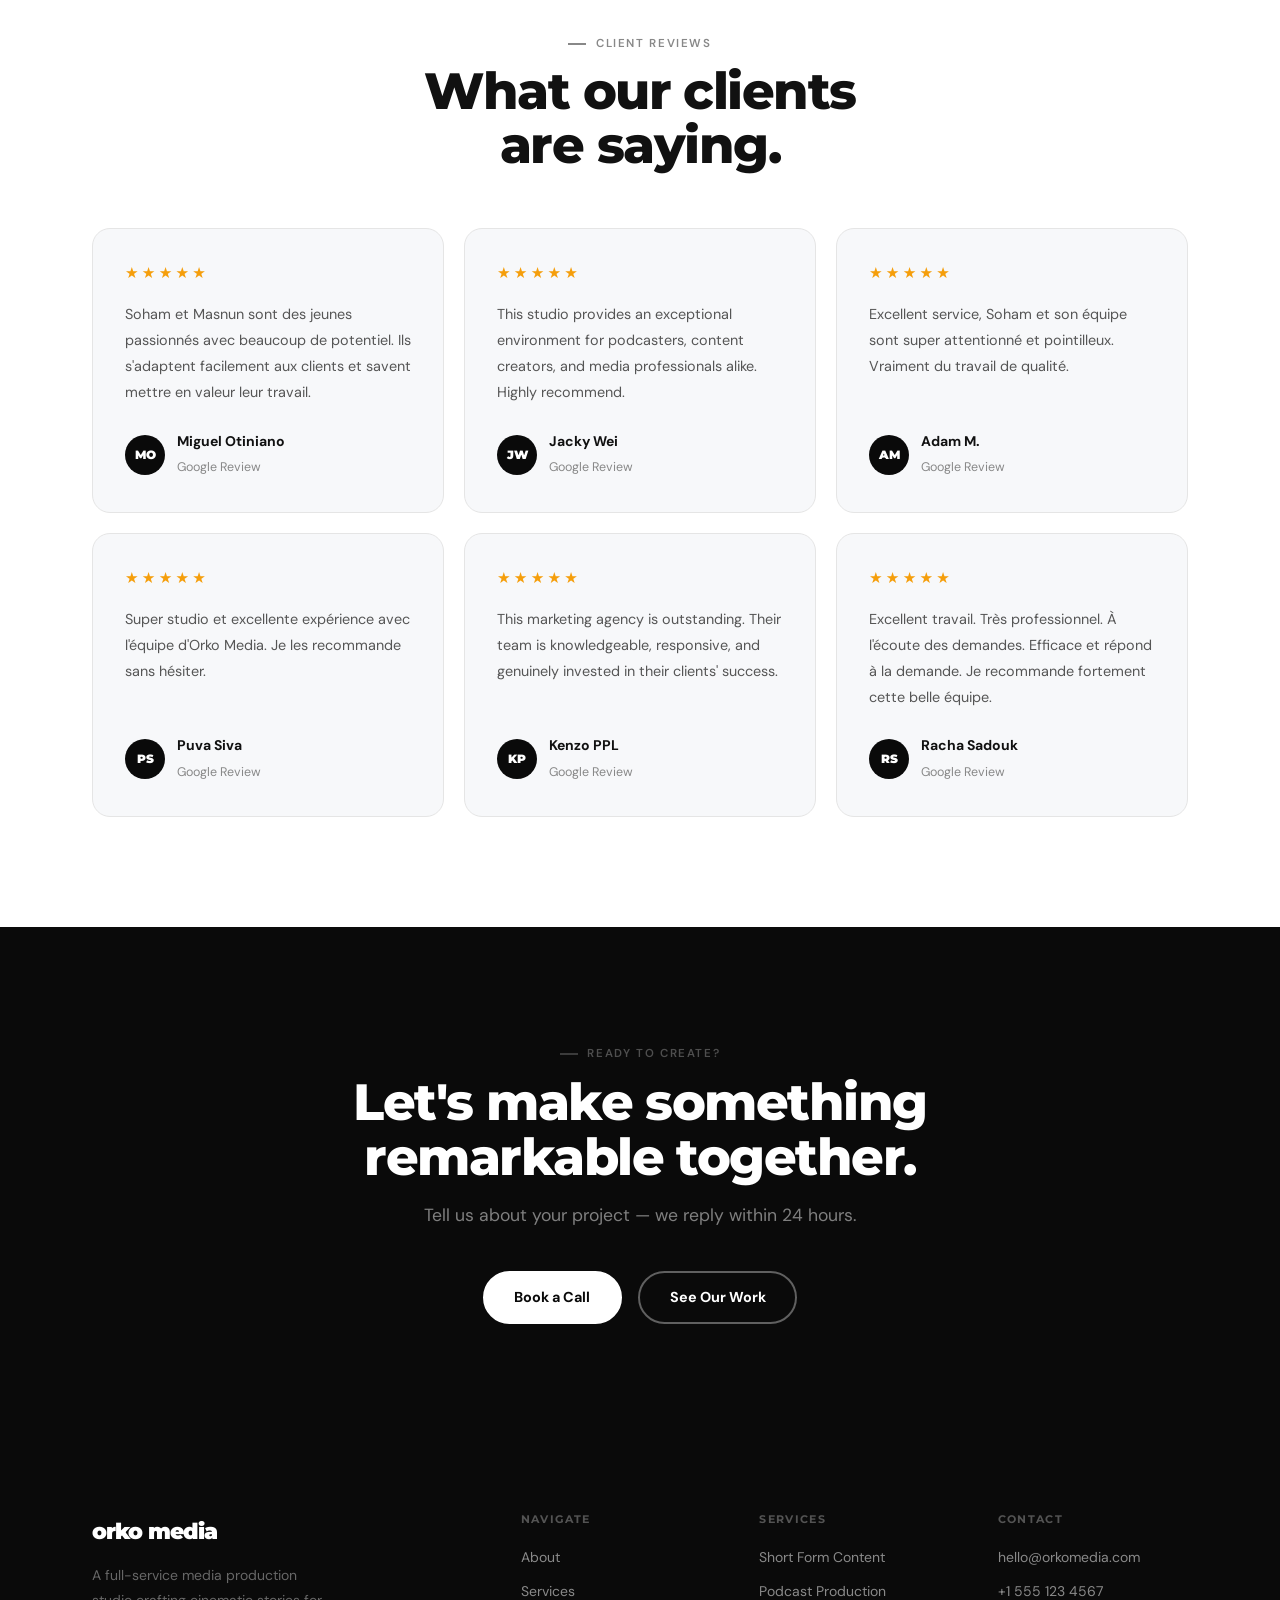
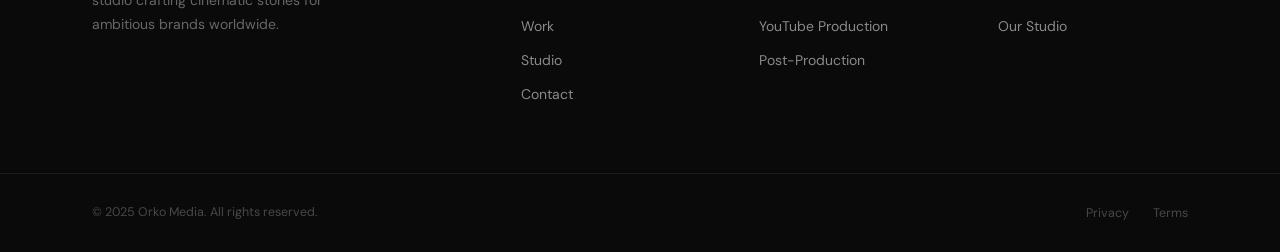
==== commit 9908b7a8: "Replace contact buttons with Cal.com booking link - CTA band "Contact Us" → "Book a Call" linking to" ====
--- a/orko-media/index.html
+++ b/orko-media/index.html
@@ -577,7 +577,7 @@
     <h2>Let's make something<br>remarkable together.</h2>
     <p>Tell us about your project — we reply within 24 hours.</p>
     <div style="display:flex;gap:1rem;justify-content:center;flex-wrap:wrap">
-      <a href="contact.html" class="btn btn--white">Contact Us</a>
+      <a href="https://cal.com/orkomedia/appel-decouverte" target="_blank" rel="noopener" class="btn btn--white">Book a Call</a>
       <a href="portfolio.html" class="btn btn--white-out">See Our Work</a>
     </div>
   </div>
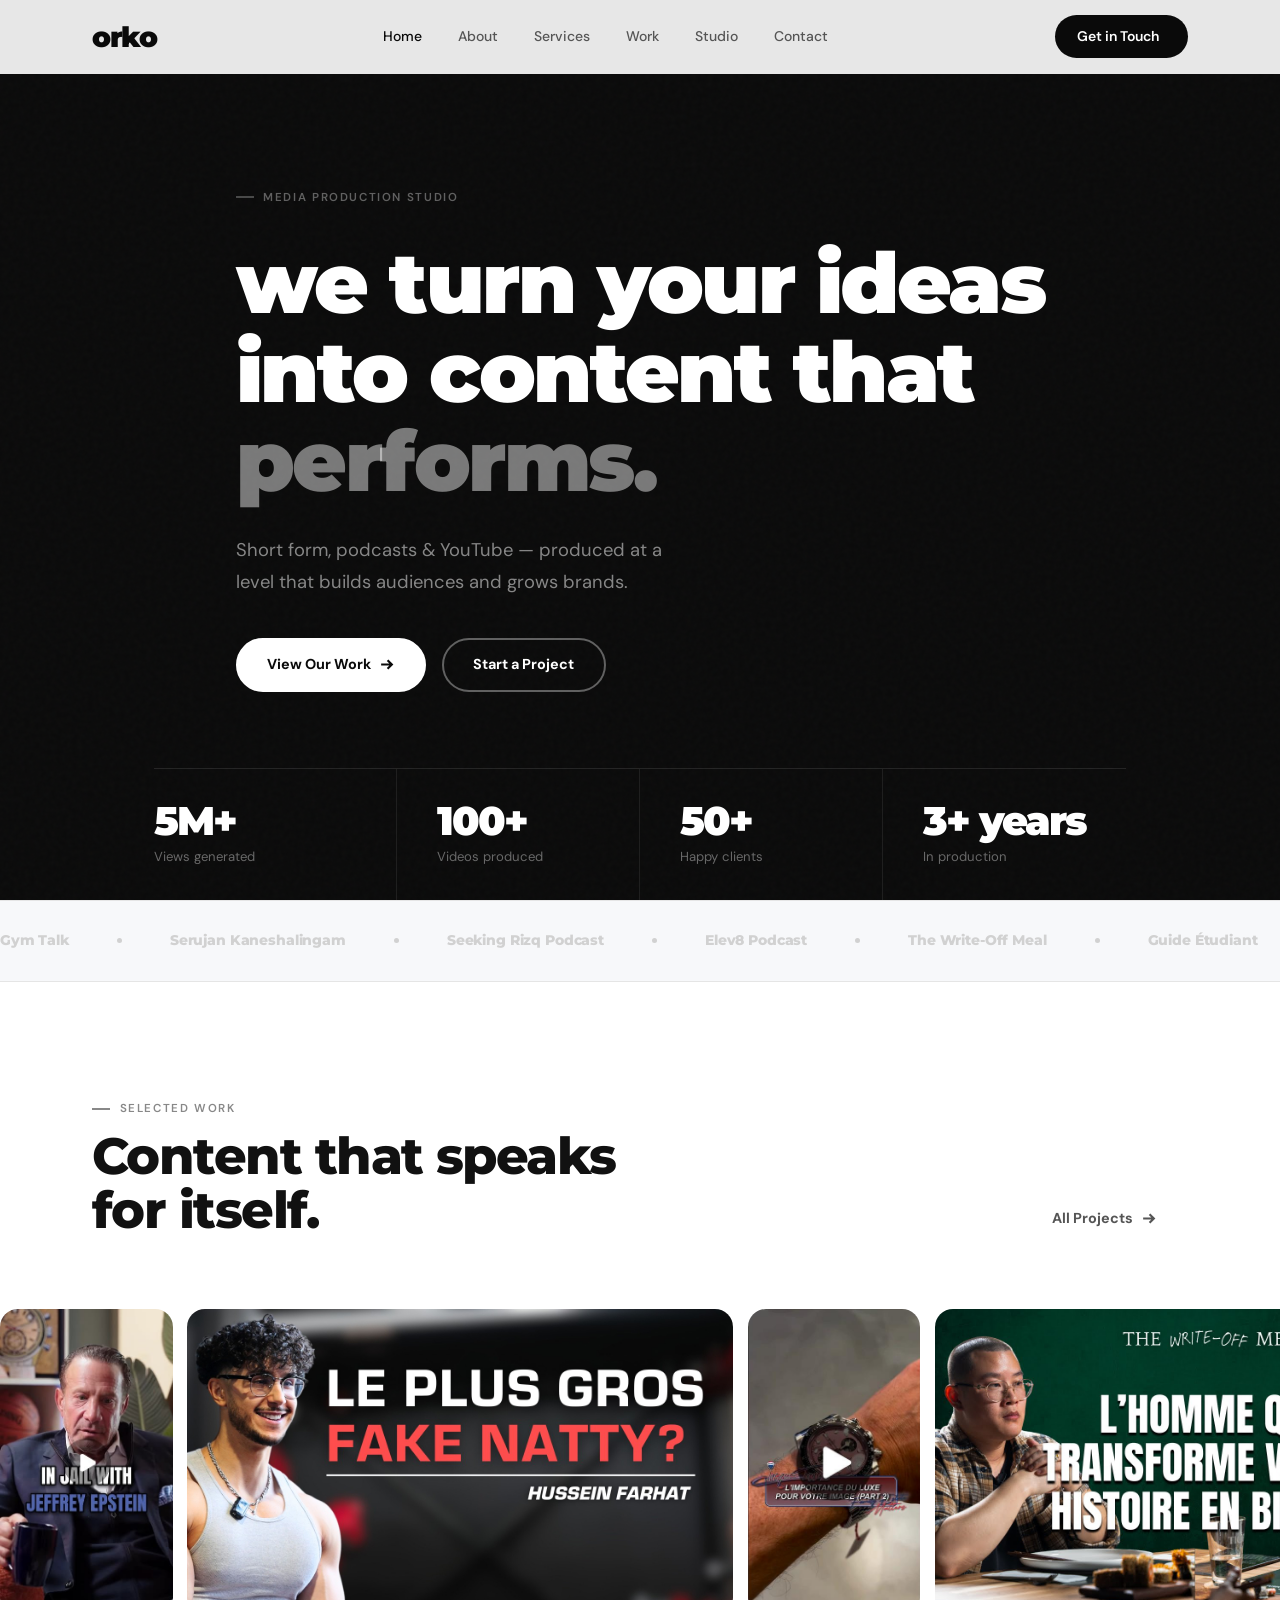
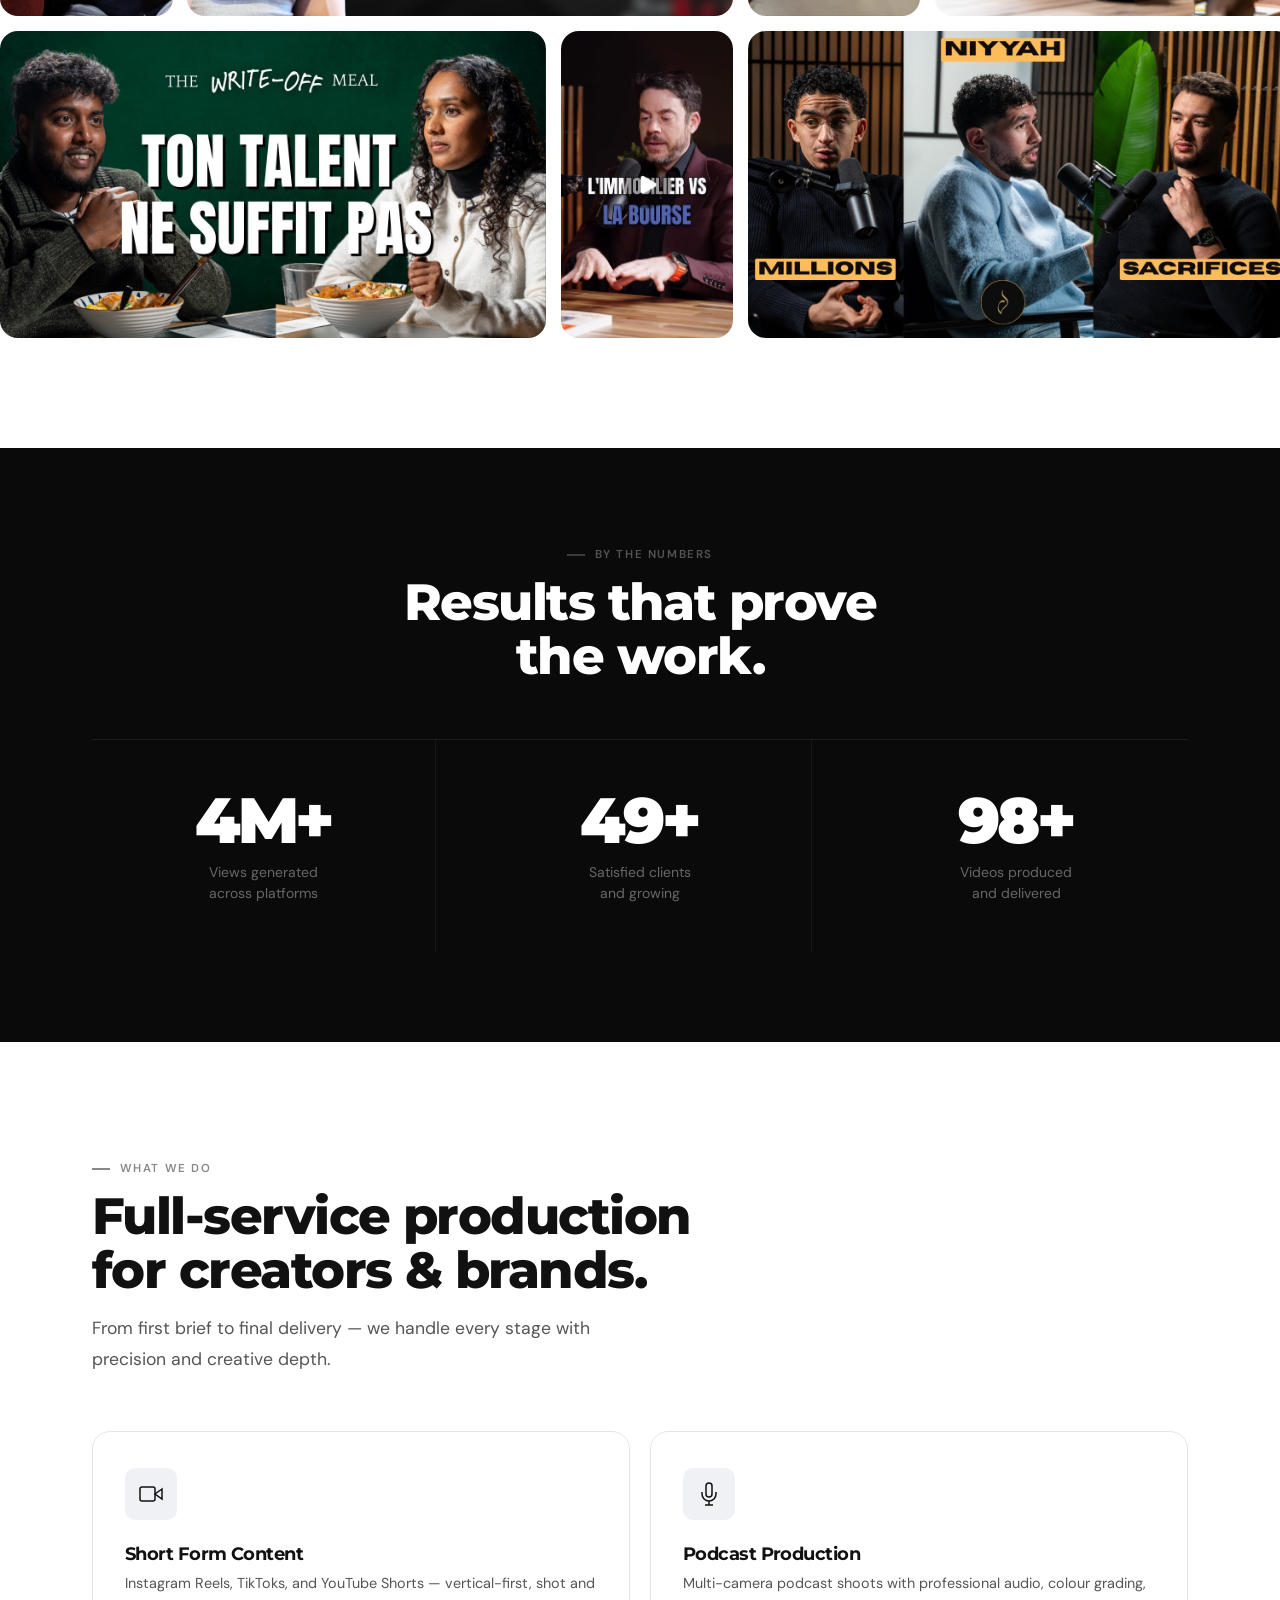
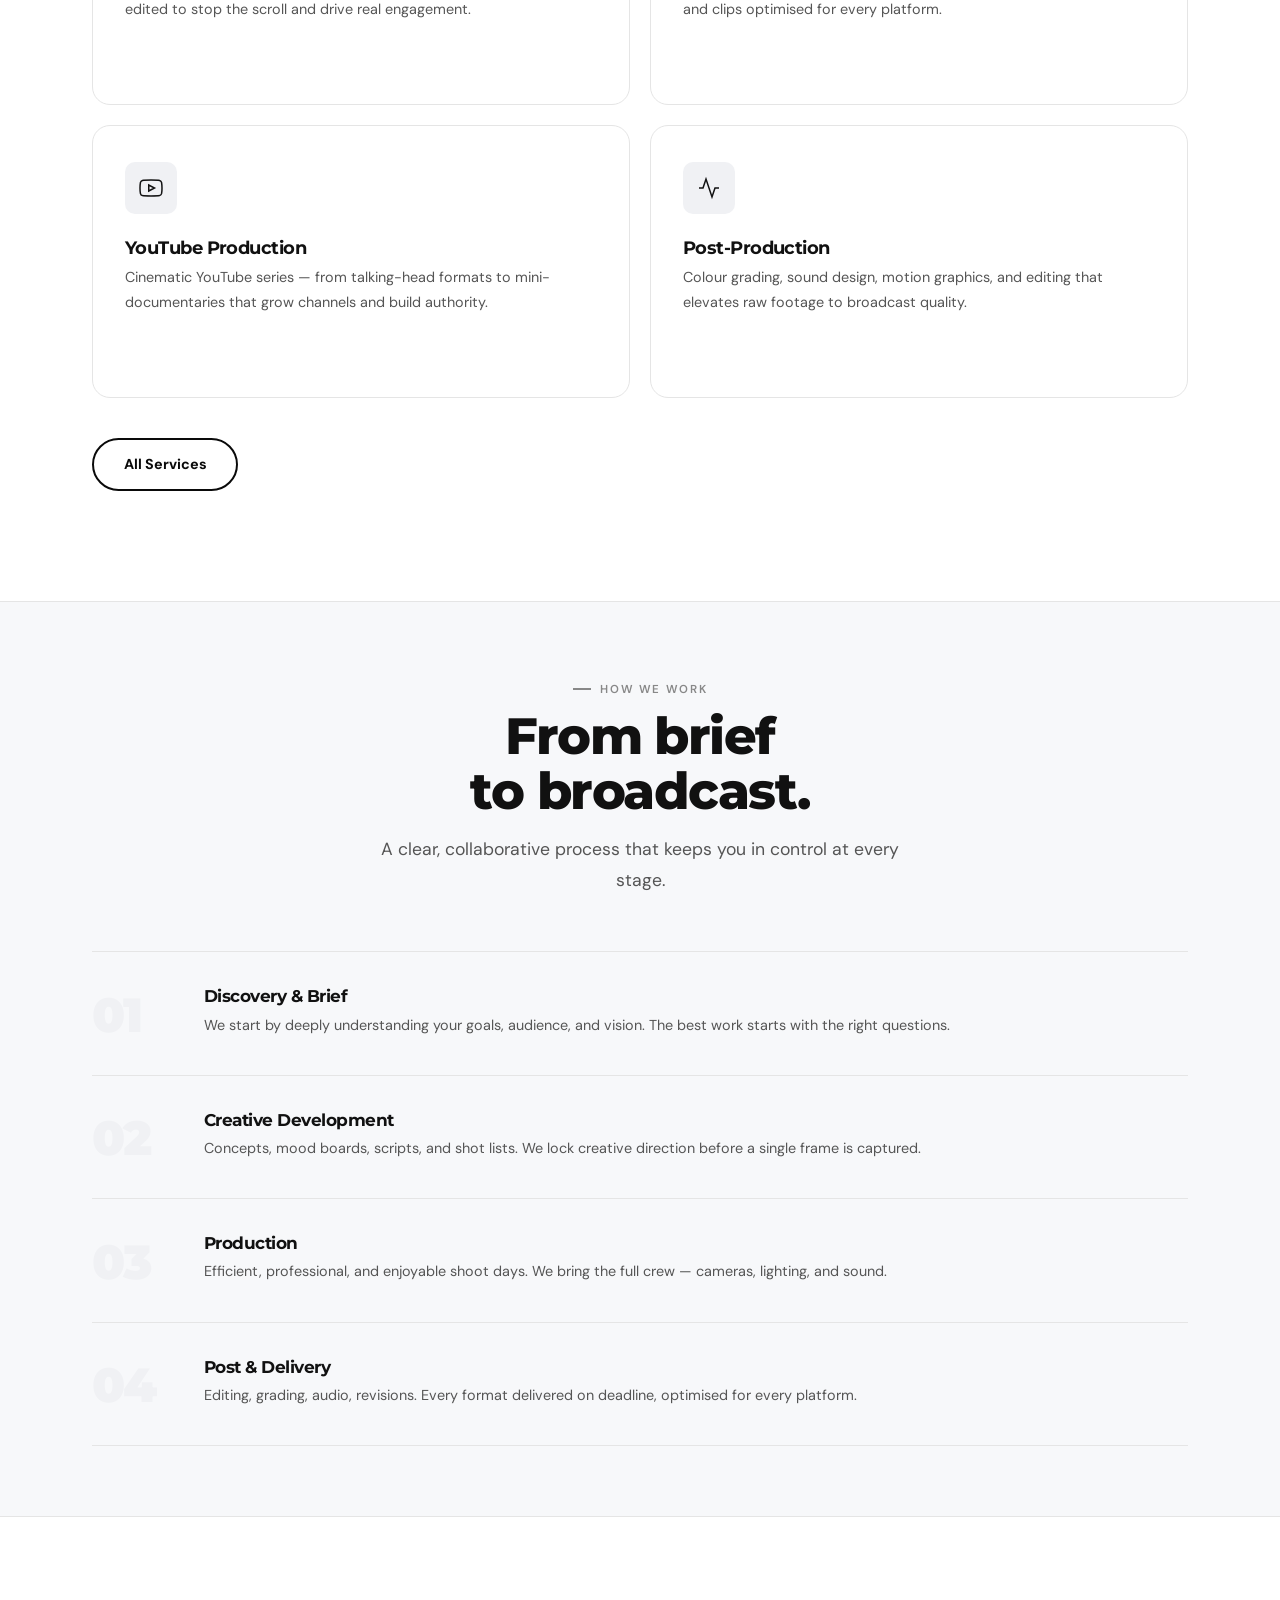
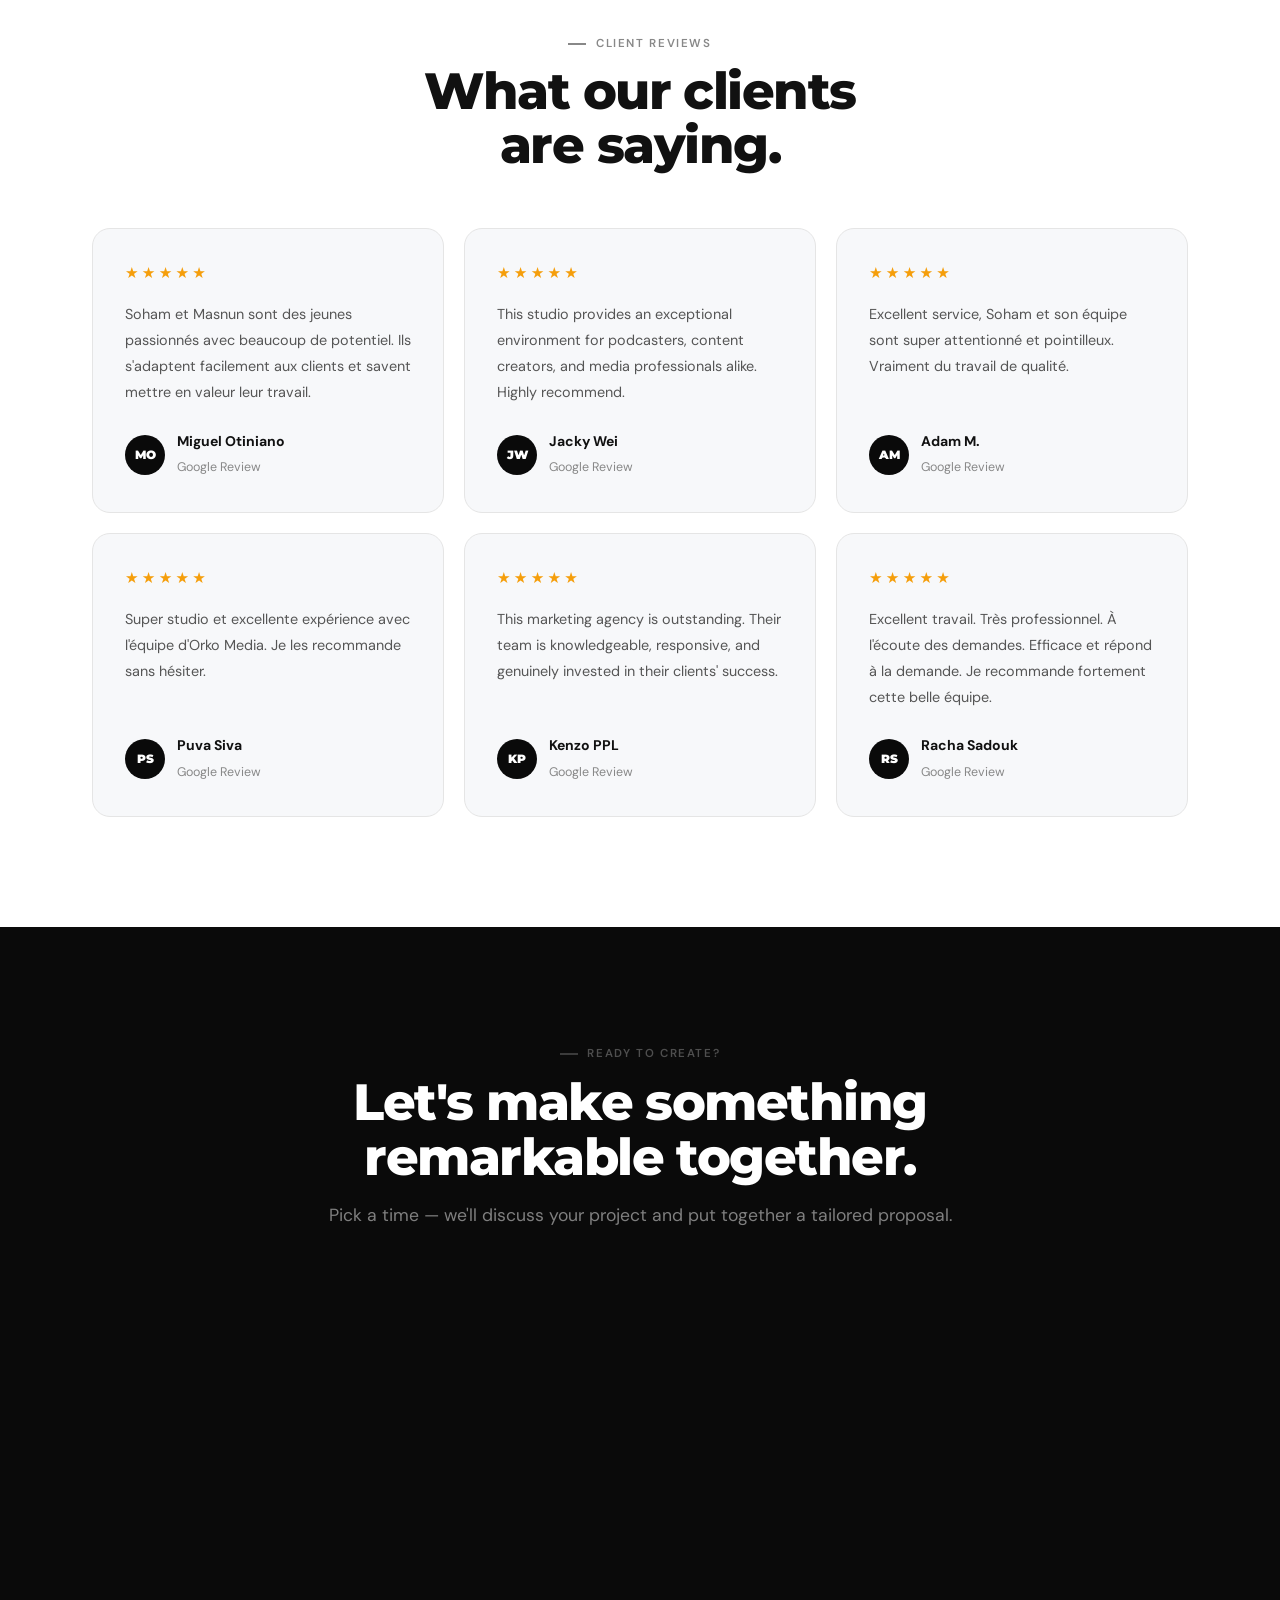
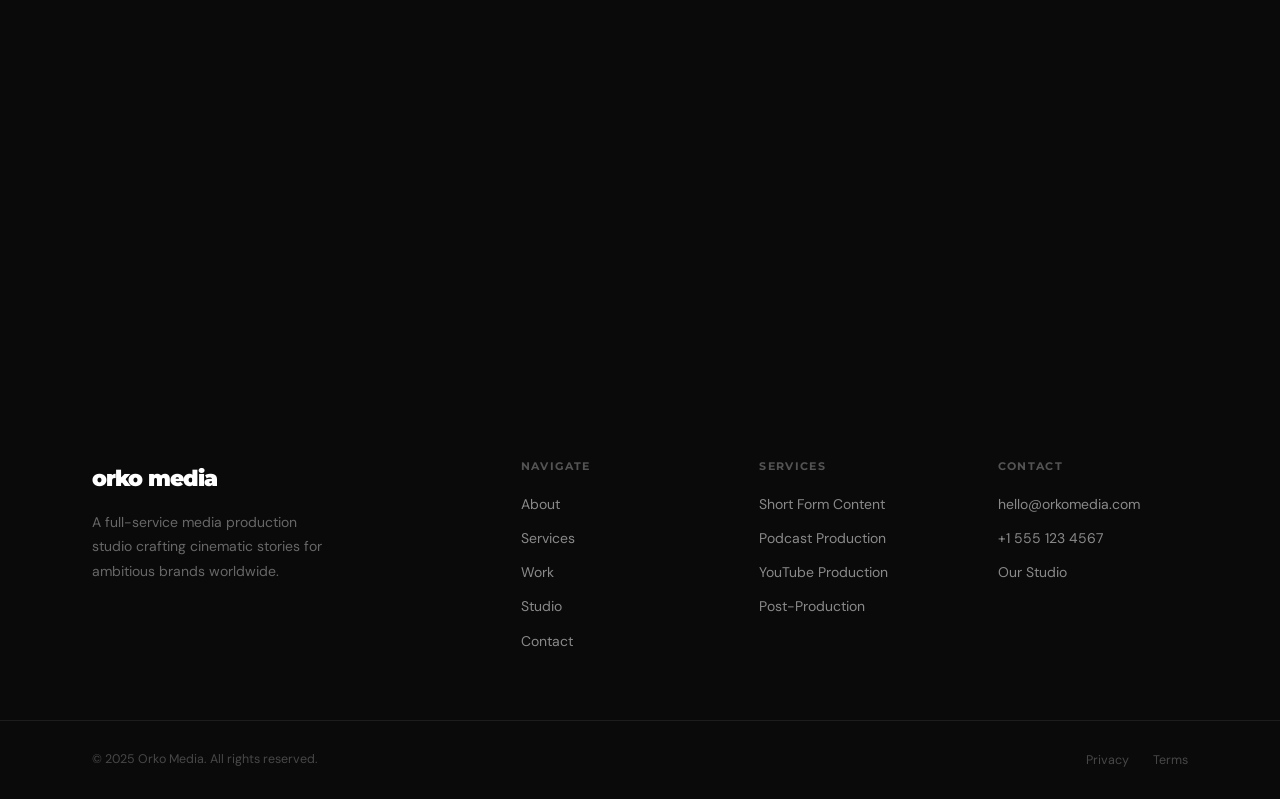
==== commit 88c9bcd4: "Replace homepage CTA band buttons with Cal.com inline embed Co-Authored-By: Claude Sonnet 4.6 <norep" ====
--- a/orko-media/index.html
+++ b/orko-media/index.html
@@ -575,11 +575,29 @@
   <div class="container">
     <span class="eyebrow">Ready to create?</span>
     <h2>Let's make something<br>remarkable together.</h2>
-    <p>Tell us about your project — we reply within 24 hours.</p>
-    <div style="display:flex;gap:1rem;justify-content:center;flex-wrap:wrap">
-      <a href="https://cal.com/orkomedia/appel-decouverte" target="_blank" rel="noopener" class="btn btn--white">Book a Call</a>
-      <a href="portfolio.html" class="btn btn--white-out">See Our Work</a>
-    </div>
+    <p>Pick a time — we'll discuss your project and put together a tailored proposal.</p>
+    <div style="max-width:900px;margin:2.5rem auto 0;border-radius:var(--r-lg);overflow:hidden">
+      <cal-inline
+        namespace="appel-decouverte-home"
+        style="width:100%;min-height:600px;display:block"
+        calLink="orkomedia/appel-decouverte"
+        config='{"layout":"month_view"}'
+      ></cal-inline>
+    </div>
+    <script type="text/javascript">
+      (function (C, A, L) {
+        let p = function (a, ar) { a.q.push(ar); };
+        let d = C.document;
+        C.Cal = C.Cal || function () { let cal = C.Cal; let ar = arguments; if (!cal.loaded) { cal.ns = {}; cal.q = cal.q || []; d.head.appendChild(d.createElement("script")).src = A; cal.loaded = true; } if (ar[0] === L) { const api = function () { p(api, arguments); }; const namespace = ar[1]; api.q = api.q || []; if (typeof namespace === "string") { cal.ns[namespace] = cal.ns[namespace] || api; p(cal.ns[namespace], ar); p(cal, ["initNamespace", namespace]); } else p(cal, ar); return; } p(cal, ar); };
+      })(window, "https://app.cal.com/embed/embed.js", "init");
+      Cal("init", "appel-decouverte-home", { origin: "https://cal.com" });
+      Cal.ns["appel-decouverte-home"]("inline", {
+        elementOrSelector: "cal-inline[namespace='appel-decouverte-home']",
+        calLink: "orkomedia/appel-decouverte",
+        layout: "month_view"
+      });
+      Cal.ns["appel-decouverte-home"]("ui", { hideEventTypeDetails: false, layout: "month_view" });
+    </script>
   </div>
 </section>
 
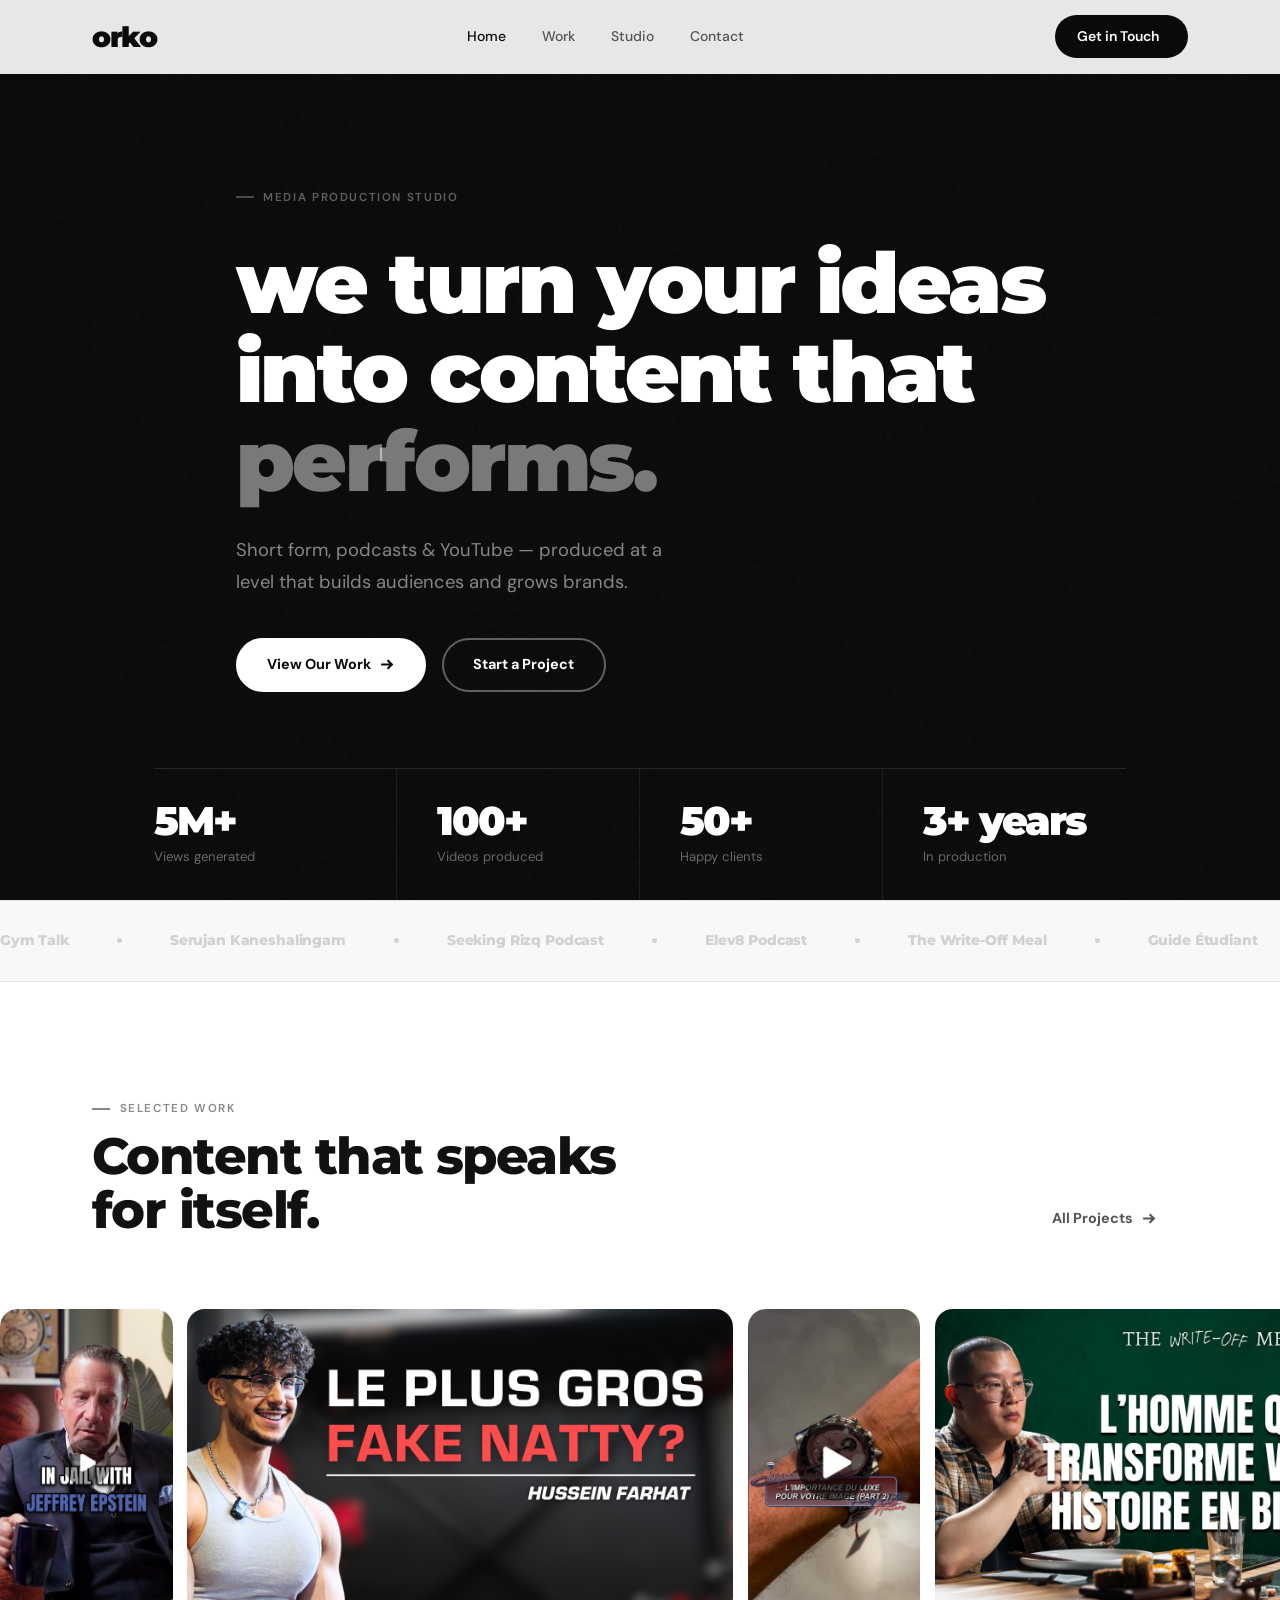
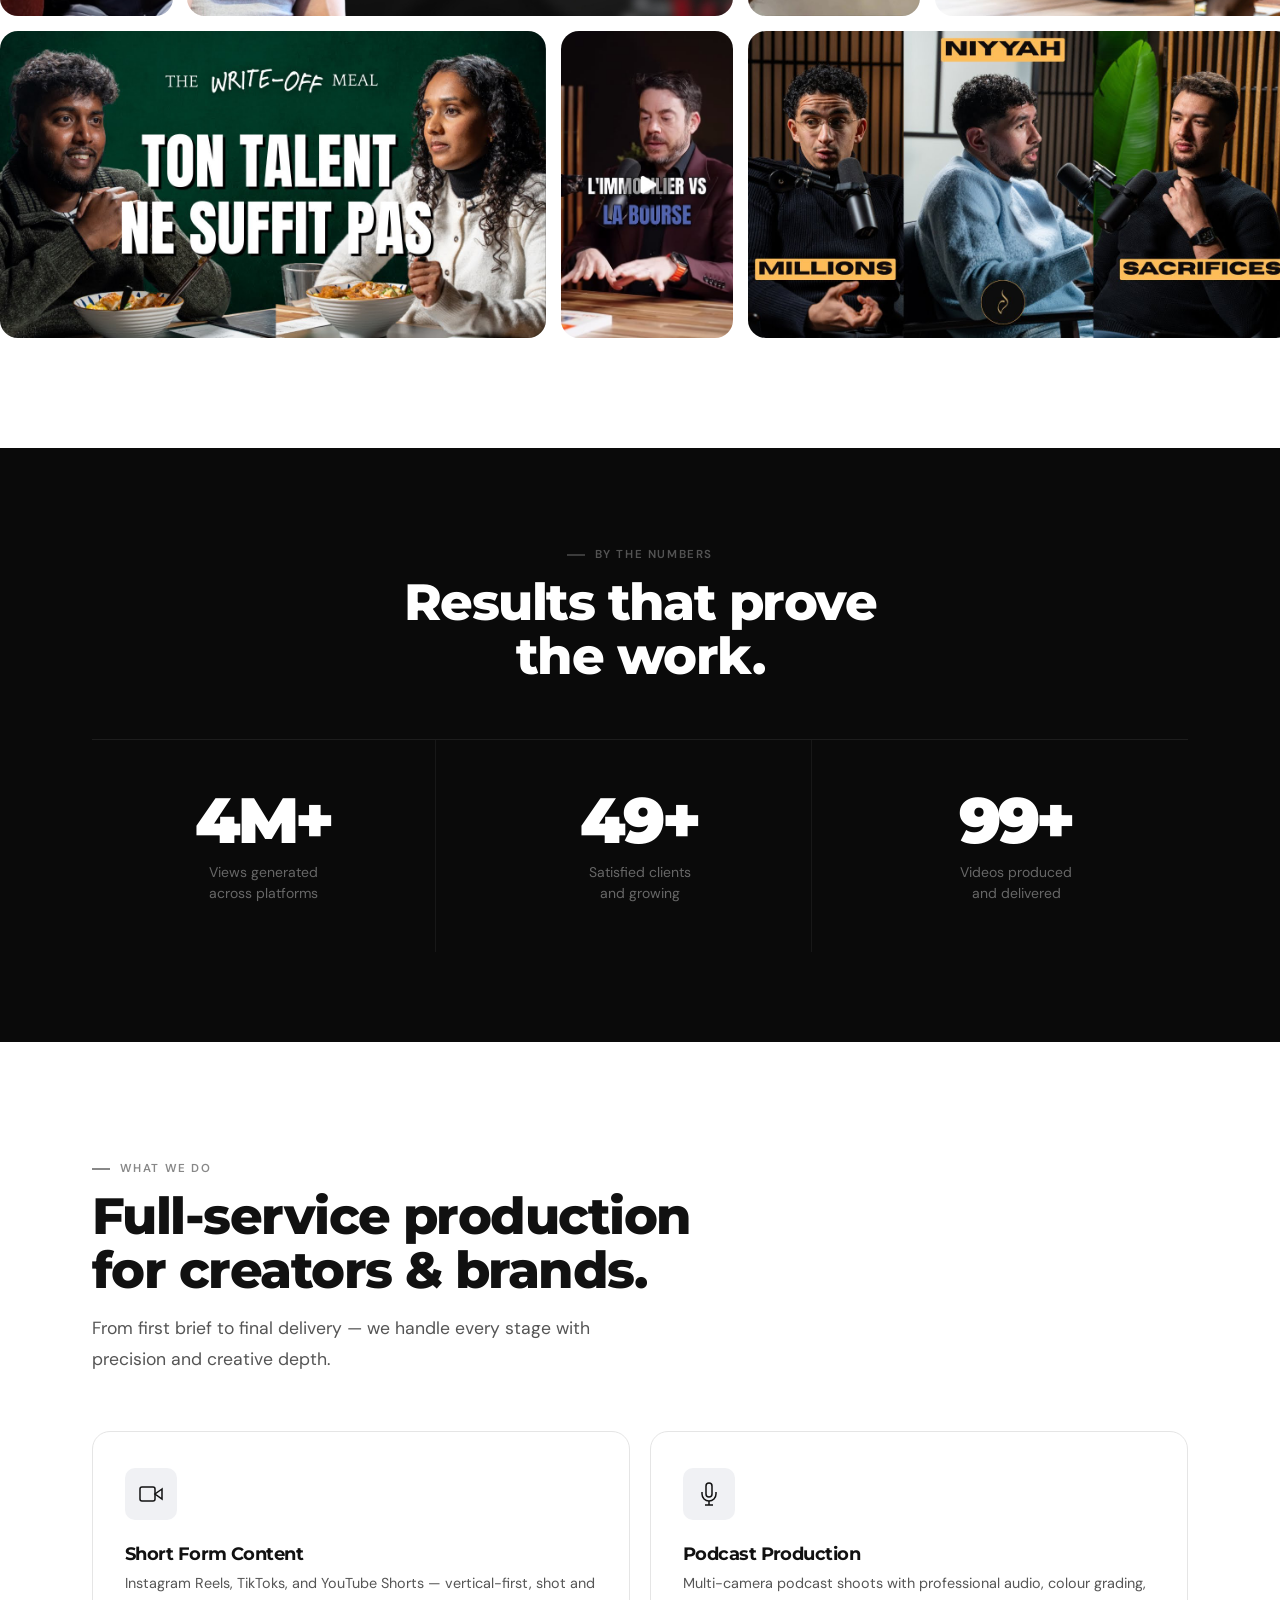
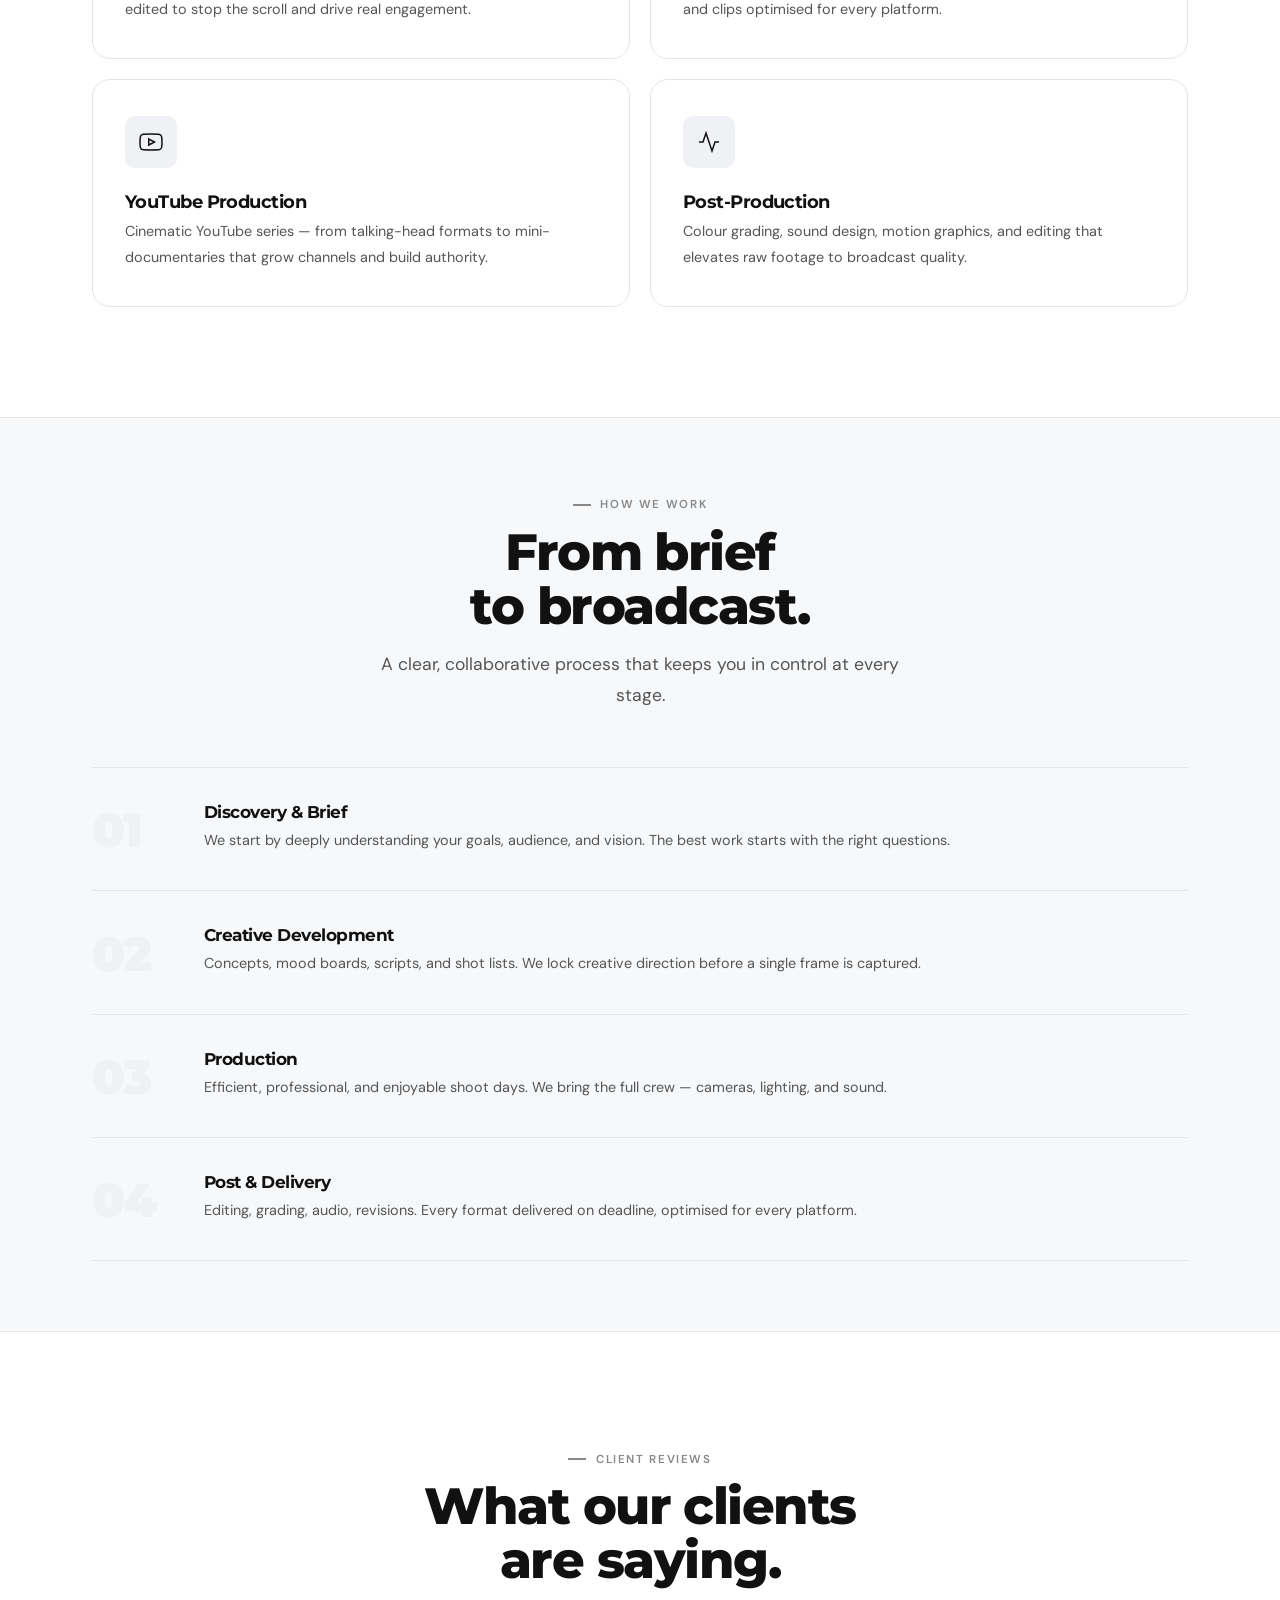
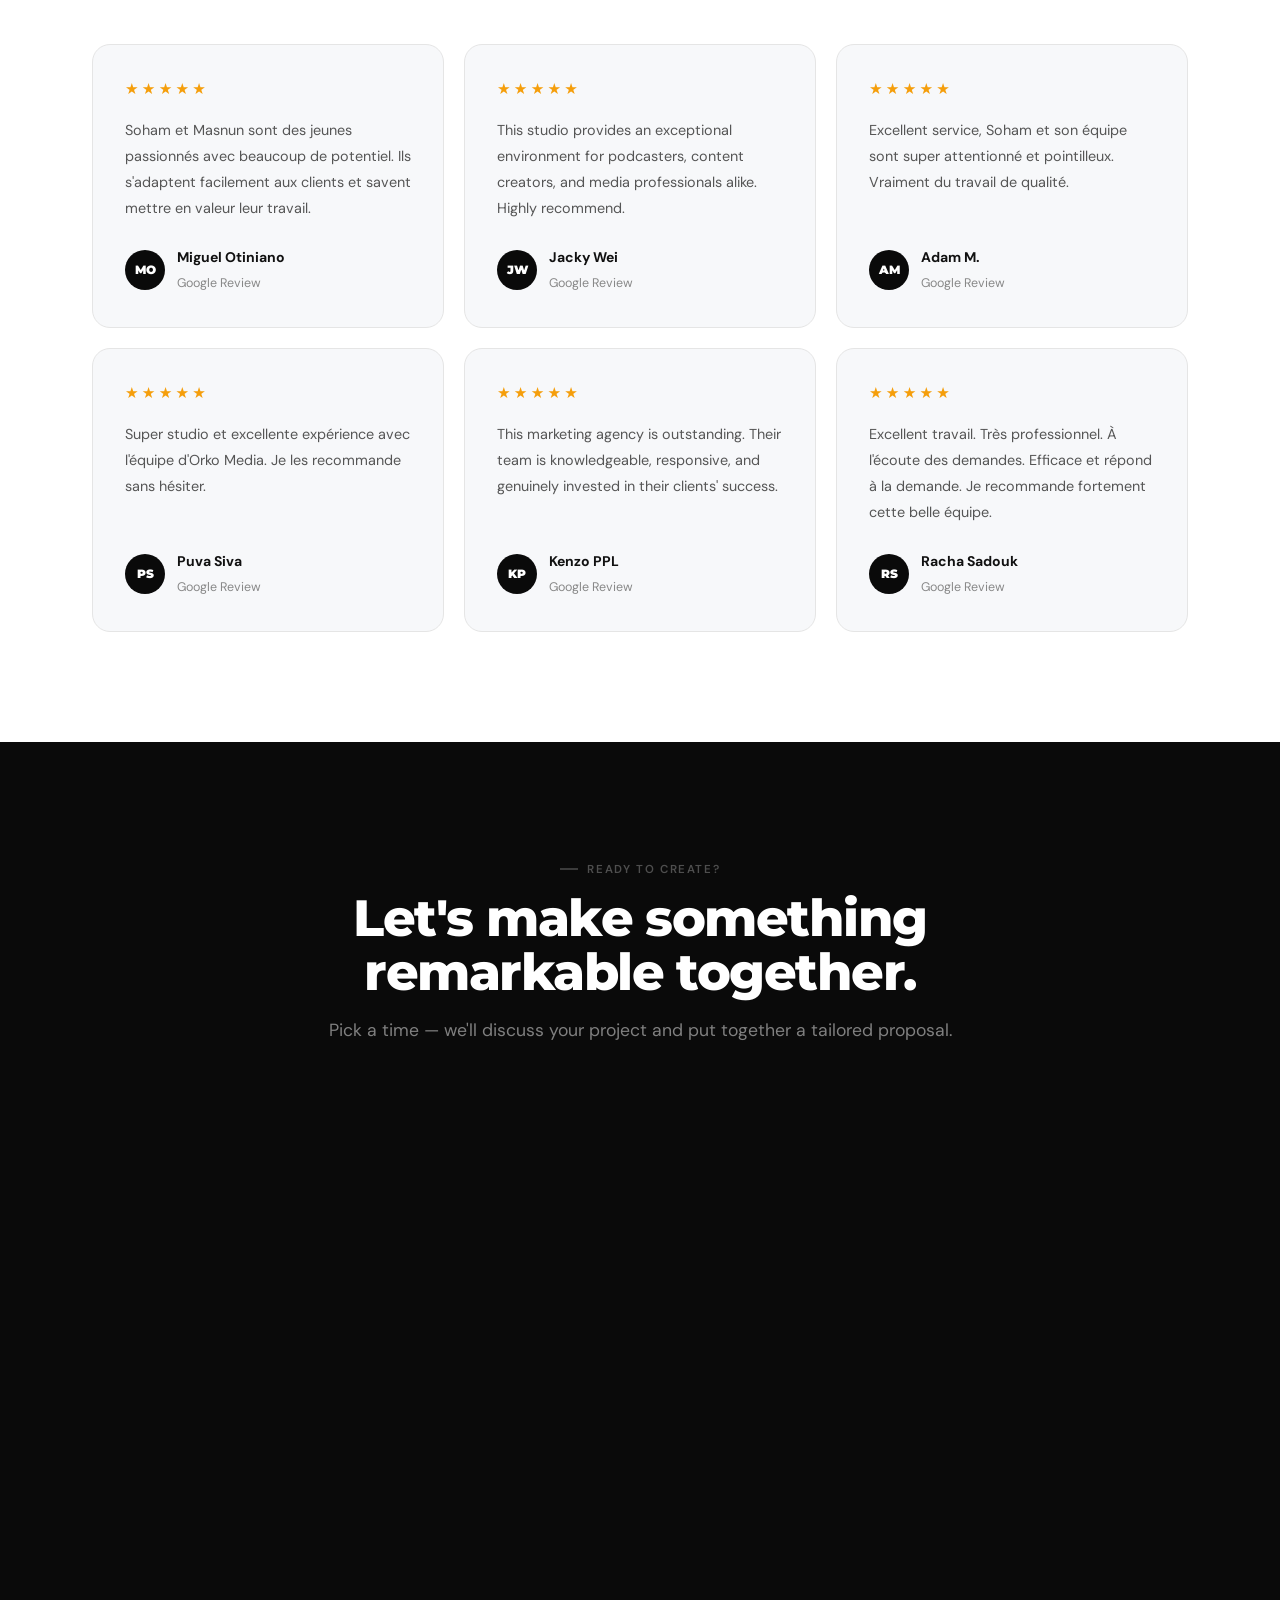
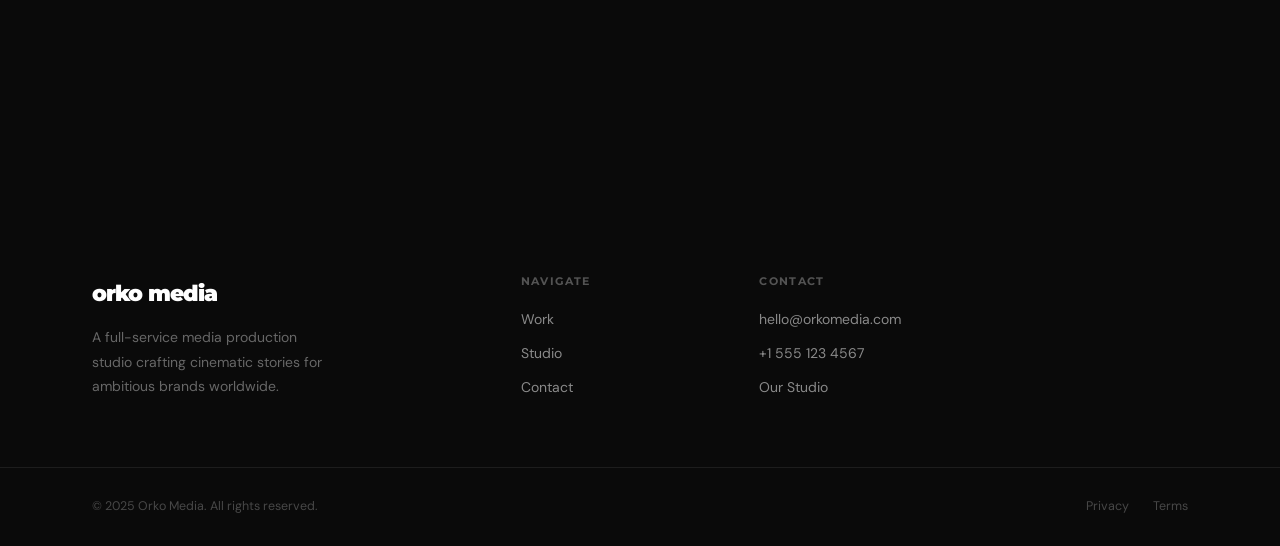
==== commit f50d2a79: "Remove About and Services pages from navigation and footer site-wide Co-Authored-By: Claude Sonnet 4" ====
--- a/orko-media/index.html
+++ b/orko-media/index.html
@@ -153,6 +153,8 @@
       .stats-hl { padding: 60px 0; }
       .work-reel__item { height: clamp(140px, 22vw, 310px); }
       .marquee-wrap { padding: 1.25rem 0; }
+      .cta-cal-embed { display: none !important; }
+      .cta-cal-btns { display: flex !important; }
     }
     @media (max-width: 480px) {
       h1 { font-size: clamp(1.5rem, 7vw, 2.25rem) !important; }
@@ -178,8 +180,6 @@
     <a href="index.html" class="nav__logo"><span class="nav__logo-word">orko</span></a>
     <ul class="nav__links">
       <li><a href="index.html">Home</a></li>
-      <li><a href="about.html">About</a></li>
-      <li><a href="services.html">Services</a></li>
       <li><a href="portfolio.html">Work</a></li>
       <li><a href="studio.html">Studio</a></li>
       <li><a href="contact.html">Contact</a></li>
@@ -196,8 +196,6 @@
 
 <div class="nav__mobile">
   <a href="index.html">Home</a>
-  <a href="about.html">About</a>
-  <a href="services.html">Services</a>
   <a href="portfolio.html">Work</a>
   <a href="studio.html">Studio</a>
   <a href="contact.html">Contact</a>
@@ -367,7 +365,7 @@
     </div>
 
     <div class="services-grid">
-      <a href="services.html" class="svc-card fade-up" style="text-decoration:none">
+      <div class="svc-card fade-up" style="text-decoration:none">
         <div class="svc-card__icon">
           <svg viewBox="0 0 24 24" fill="none" stroke="currentColor" stroke-width="1.5">
             <polygon points="23 7 16 12 23 17 23 7"/><rect x="1" y="5" width="15" height="14" rx="2"/>
@@ -375,13 +373,9 @@
         </div>
         <h3>Short Form Content</h3>
         <p>Instagram Reels, TikToks, and YouTube Shorts — vertical-first, shot and edited to stop the scroll and drive real engagement.</p>
-        <span class="svc-card__arrow">
-          Learn more
-          <svg viewBox="0 0 14 14" fill="none" stroke="currentColor" stroke-width="2"><path d="M2 7h10M8 3l4 4-4 4"/></svg>
-        </span>
-      </a>
-
-      <a href="services.html" class="svc-card fade-up" style="text-decoration:none">
+      </div>
+
+      <div class="svc-card fade-up" style="text-decoration:none">
         <div class="svc-card__icon">
           <svg viewBox="0 0 24 24" fill="none" stroke="currentColor" stroke-width="1.5">
             <path d="M12 1a3 3 0 0 0-3 3v8a3 3 0 0 0 6 0V4a3 3 0 0 0-3-3z"/><path d="M19 10v2a7 7 0 0 1-14 0v-2"/><line x1="12" y1="19" x2="12" y2="23"/><line x1="8" y1="23" x2="16" y2="23"/>
@@ -389,13 +383,9 @@
         </div>
         <h3>Podcast Production</h3>
         <p>Multi-camera podcast shoots with professional audio, colour grading, and clips optimised for every platform.</p>
-        <span class="svc-card__arrow">
-          Learn more
-          <svg viewBox="0 0 14 14" fill="none" stroke="currentColor" stroke-width="2"><path d="M2 7h10M8 3l4 4-4 4"/></svg>
-        </span>
-      </a>
-
-      <a href="services.html" class="svc-card fade-up" style="text-decoration:none">
+      </div>
+
+      <div class="svc-card fade-up" style="text-decoration:none">
         <div class="svc-card__icon">
           <svg viewBox="0 0 24 24" fill="none" stroke="currentColor" stroke-width="1.5">
             <path d="M22.54 6.42a2.78 2.78 0 0 0-1.95-1.96C18.88 4 12 4 12 4s-6.88 0-8.59.46a2.78 2.78 0 0 0-1.95 1.96A29 29 0 0 0 1 12a29 29 0 0 0 .46 5.58A2.78 2.78 0 0 0 3.41 19.6C5.12 20 12 20 12 20s6.88 0 8.59-.4a2.78 2.78 0 0 0 1.95-1.95A29 29 0 0 0 23 12a29 29 0 0 0-.46-5.58z"/><polygon points="9.75 15.02 15.5 12 9.75 8.98 9.75 15.02"/>
@@ -403,13 +393,9 @@
         </div>
         <h3>YouTube Production</h3>
         <p>Cinematic YouTube series — from talking-head formats to mini-documentaries that grow channels and build authority.</p>
-        <span class="svc-card__arrow">
-          Learn more
-          <svg viewBox="0 0 14 14" fill="none" stroke="currentColor" stroke-width="2"><path d="M2 7h10M8 3l4 4-4 4"/></svg>
-        </span>
-      </a>
-
-      <a href="services.html" class="svc-card fade-up" style="text-decoration:none">
+      </div>
+
+      <div class="svc-card fade-up" style="text-decoration:none">
         <div class="svc-card__icon">
           <svg viewBox="0 0 24 24" fill="none" stroke="currentColor" stroke-width="1.5">
             <polyline points="22 12 18 12 15 21 9 3 6 12 2 12"/>
@@ -417,16 +403,9 @@
         </div>
         <h3>Post-Production</h3>
         <p>Colour grading, sound design, motion graphics, and editing that elevates raw footage to broadcast quality.</p>
-        <span class="svc-card__arrow">
-          Learn more
-          <svg viewBox="0 0 14 14" fill="none" stroke="currentColor" stroke-width="2"><path d="M2 7h10M8 3l4 4-4 4"/></svg>
-        </span>
-      </a>
-    </div>
-
-    <div style="margin-top:2.5rem">
-      <a href="services.html" class="btn btn--outline">All Services</a>
-    </div>
+      </div>
+    </div>
+
   </div>
 </section>
 
@@ -576,13 +555,19 @@
     <span class="eyebrow">Ready to create?</span>
     <h2>Let's make something<br>remarkable together.</h2>
     <p>Pick a time — we'll discuss your project and put together a tailored proposal.</p>
-    <div style="max-width:900px;margin:2.5rem auto 0;border-radius:var(--r-lg);overflow:hidden">
+    <!-- Desktop: inline embed -->
+    <div class="cta-cal-embed" style="max-width:900px;margin:2.5rem auto 0;border-radius:var(--r-lg);overflow:hidden">
       <cal-inline
         namespace="appel-decouverte-home"
         style="width:100%;min-height:600px;display:block"
         calLink="orkomedia/appel-decouverte"
         config='{"layout":"month_view"}'
       ></cal-inline>
+    </div>
+    <!-- Mobile: buttons -->
+    <div class="cta-cal-btns" style="display:none;gap:1rem;justify-content:center;flex-wrap:wrap;margin-top:2rem">
+      <a href="https://cal.com/orkomedia/appel-decouverte" target="_blank" rel="noopener" class="btn btn--white">Book a Call</a>
+      <a href="portfolio.html" class="btn btn--white-out">See Our Work</a>
     </div>
     <script type="text/javascript">
       (function (C, A, L) {
@@ -612,18 +597,9 @@
         </div>
         <div class="footer__col">
           <h5>Navigate</h5>
-          <a href="about.html">About</a>
-          <a href="services.html">Services</a>
           <a href="portfolio.html">Work</a>
           <a href="studio.html">Studio</a>
           <a href="contact.html">Contact</a>
-        </div>
-        <div class="footer__col">
-          <h5>Services</h5>
-          <a href="services.html">Short Form Content</a>
-          <a href="services.html">Podcast Production</a>
-          <a href="services.html">YouTube Production</a>
-          <a href="services.html">Post-Production</a>
         </div>
         <div class="footer__col">
           <h5>Contact</h5>
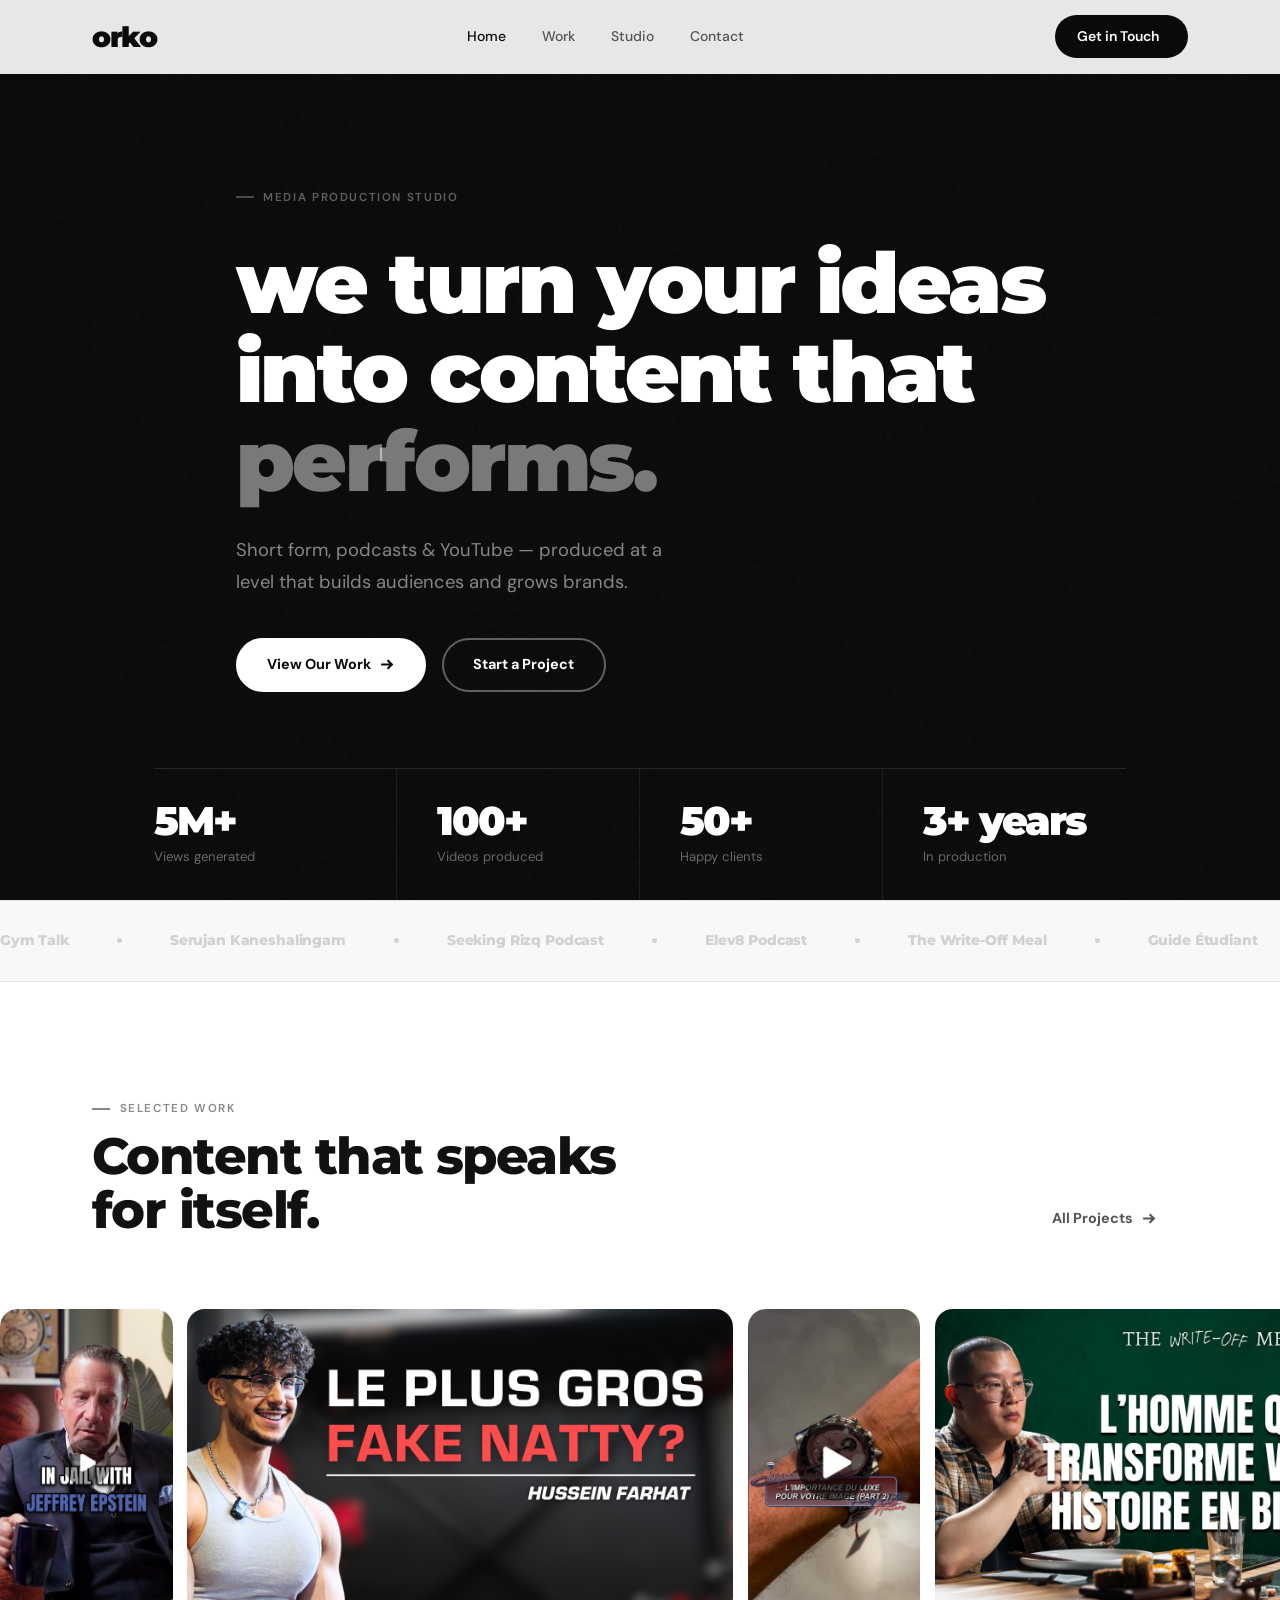
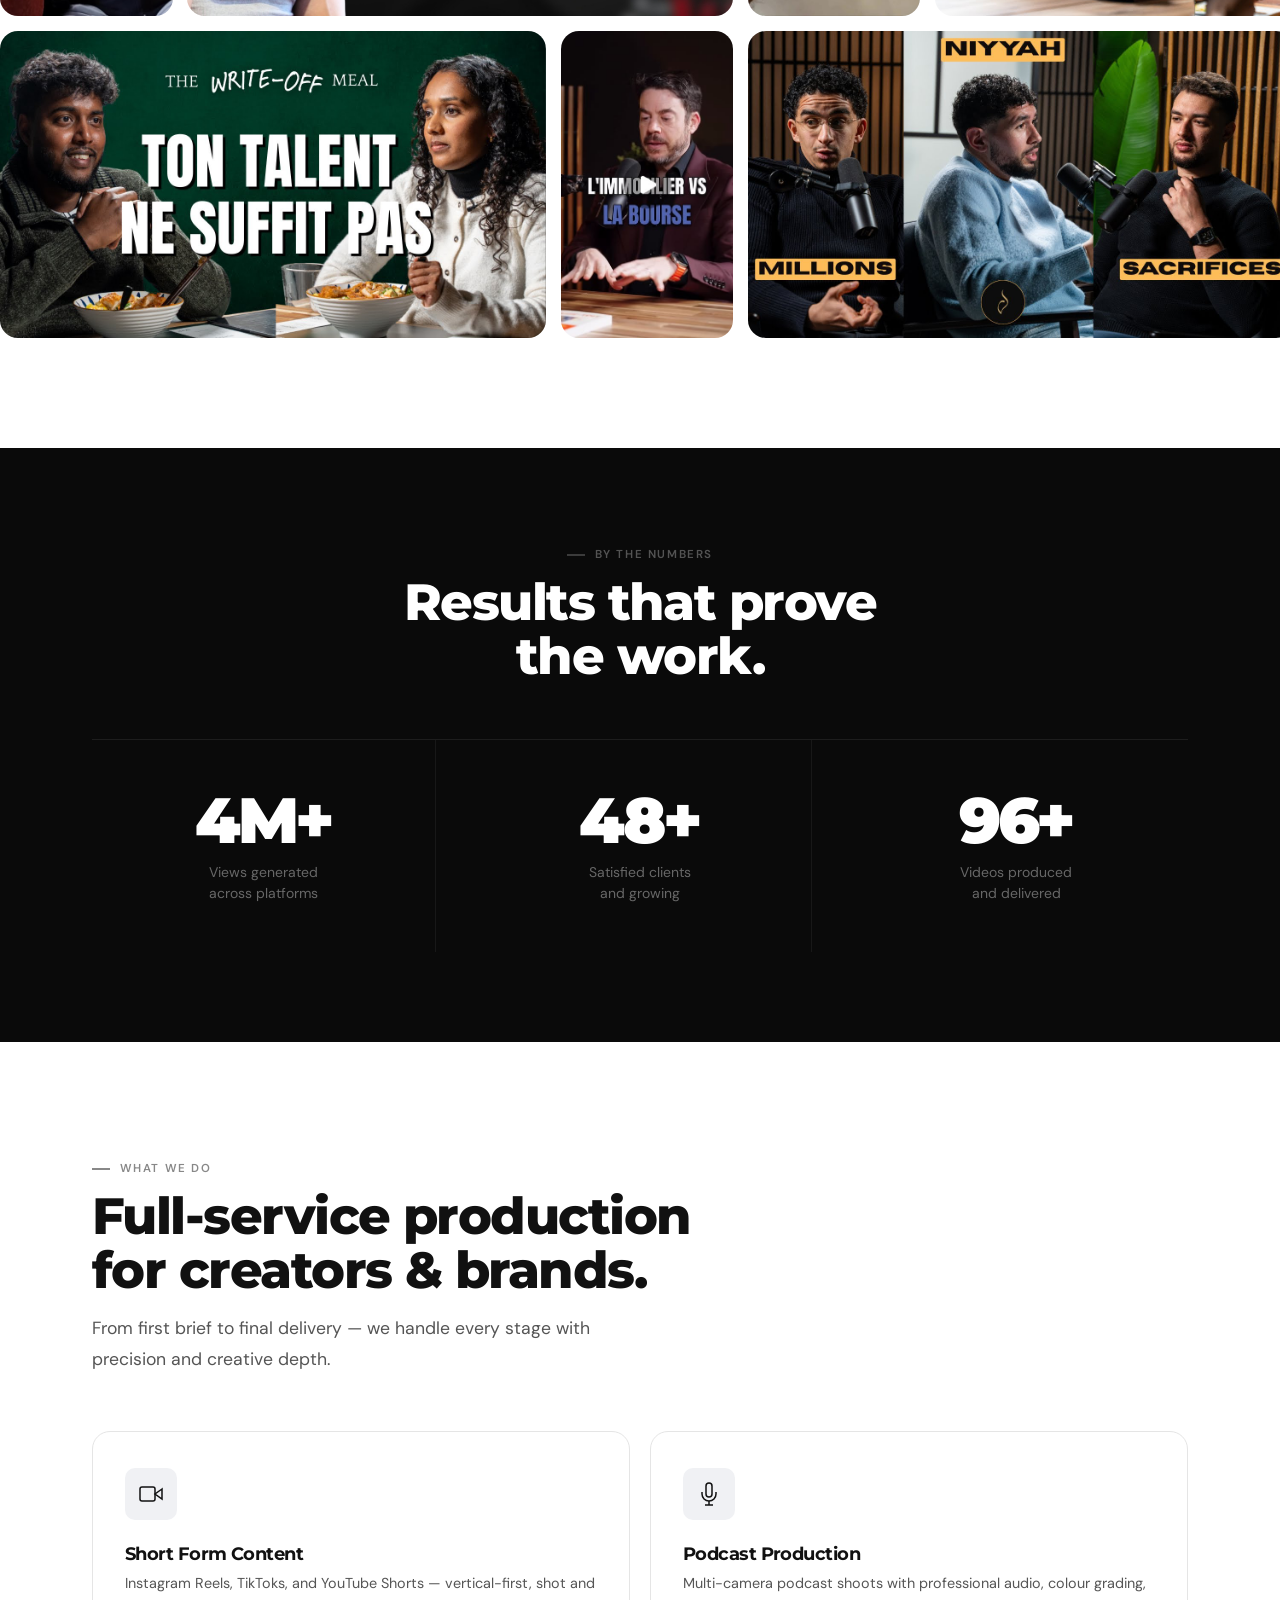
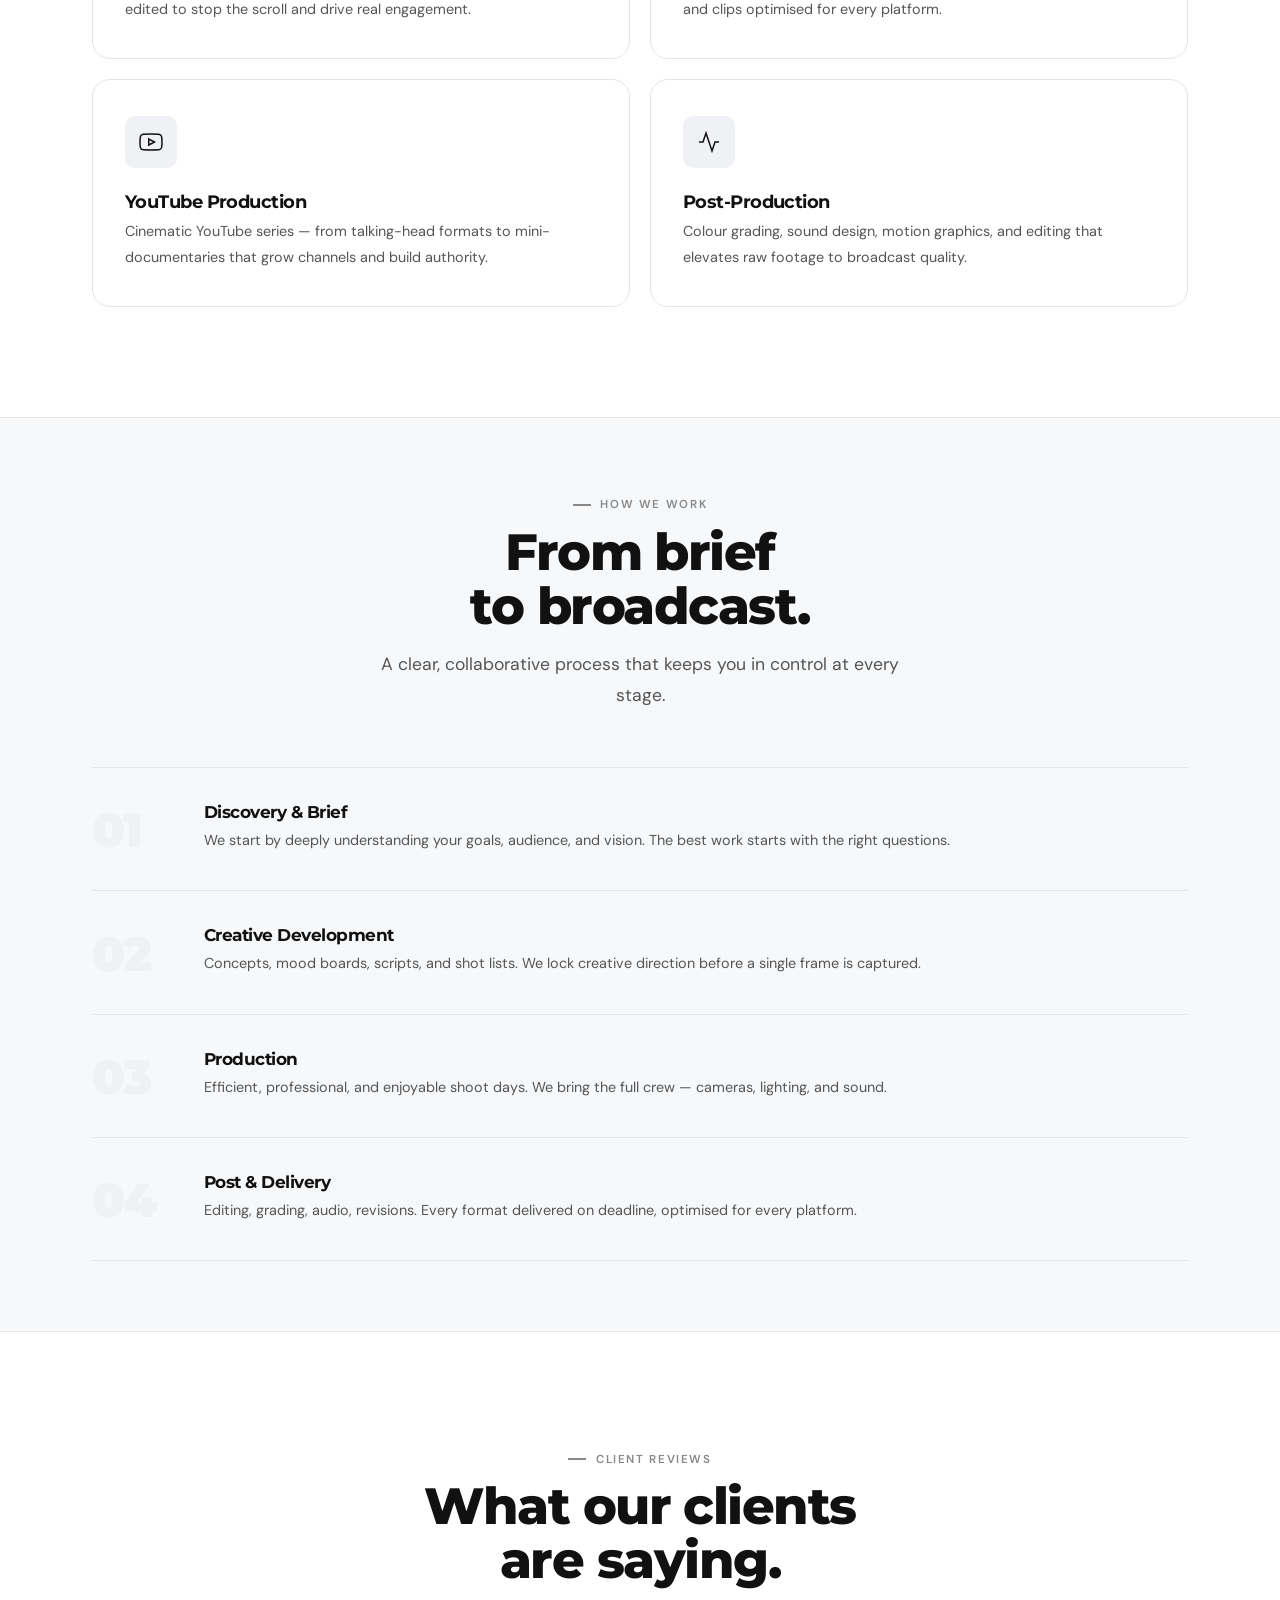
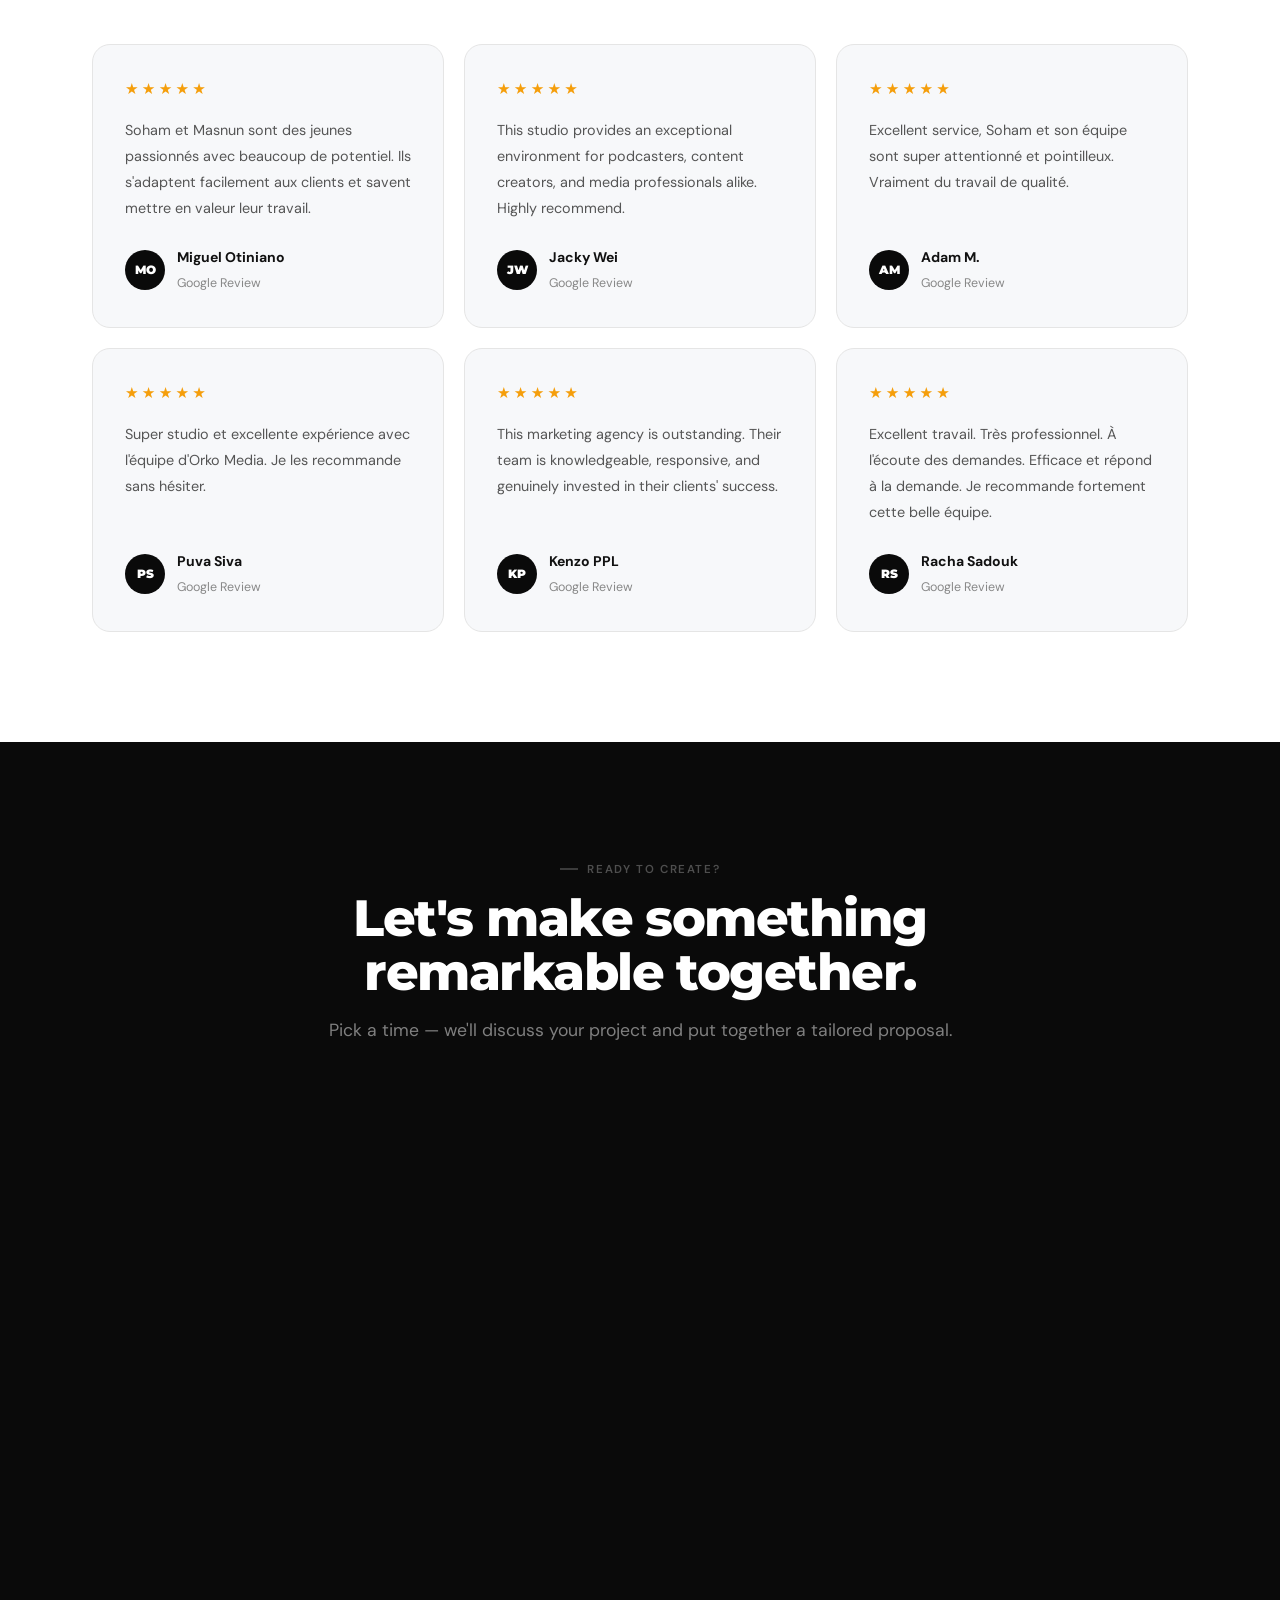
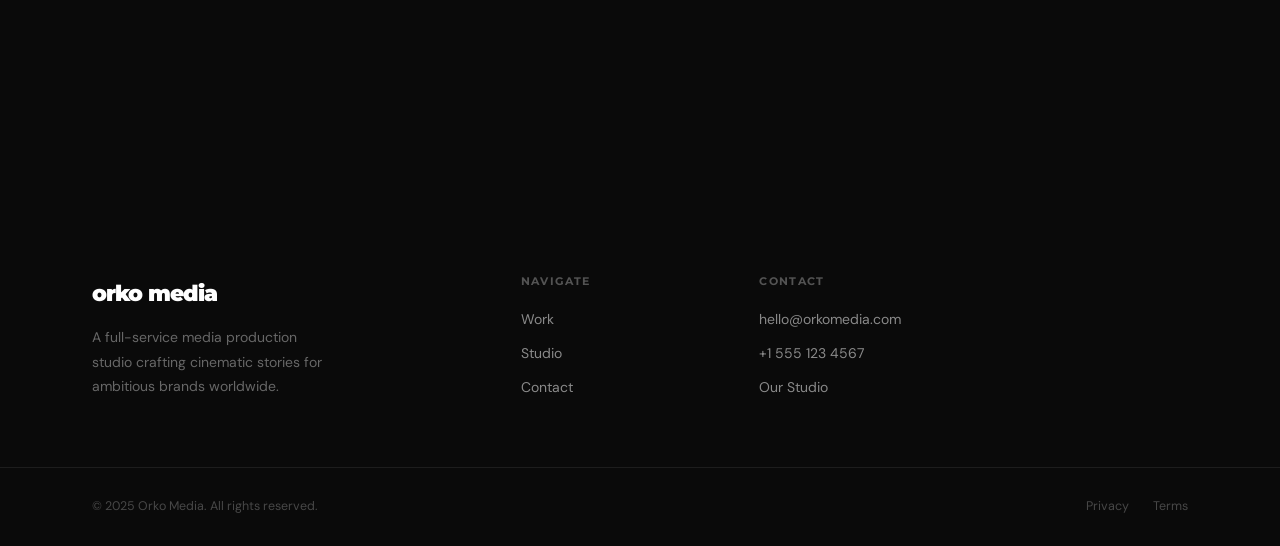
==== commit 2138c685: "Replace fake brand names with real clients in marquee and clients strip Co-Authored-By: Claude Sonne" ====
--- a/orko-media/index.html
+++ b/orko-media/index.html
@@ -256,6 +256,7 @@
     <span class="marquee-item">AEC Financial Group</span><span class="marquee-sep"></span>
     <span class="marquee-item">Jacques Tanis</span><span class="marquee-sep"></span>
     <span class="marquee-item">Maxime Belma</span><span class="marquee-sep"></span>
+    <span class="marquee-item">Nomad Films</span><span class="marquee-sep"></span>
     <!-- duplicate for seamless loop -->
     <span class="marquee-item">Gym Talk</span><span class="marquee-sep"></span>
     <span class="marquee-item">Serujan Kaneshalingam</span><span class="marquee-sep"></span>
@@ -266,6 +267,7 @@
     <span class="marquee-item">AEC Financial Group</span><span class="marquee-sep"></span>
     <span class="marquee-item">Jacques Tanis</span><span class="marquee-sep"></span>
     <span class="marquee-item">Maxime Belma</span><span class="marquee-sep"></span>
+    <span class="marquee-item">Nomad Films</span><span class="marquee-sep"></span>
   </div>
 </div>
 
